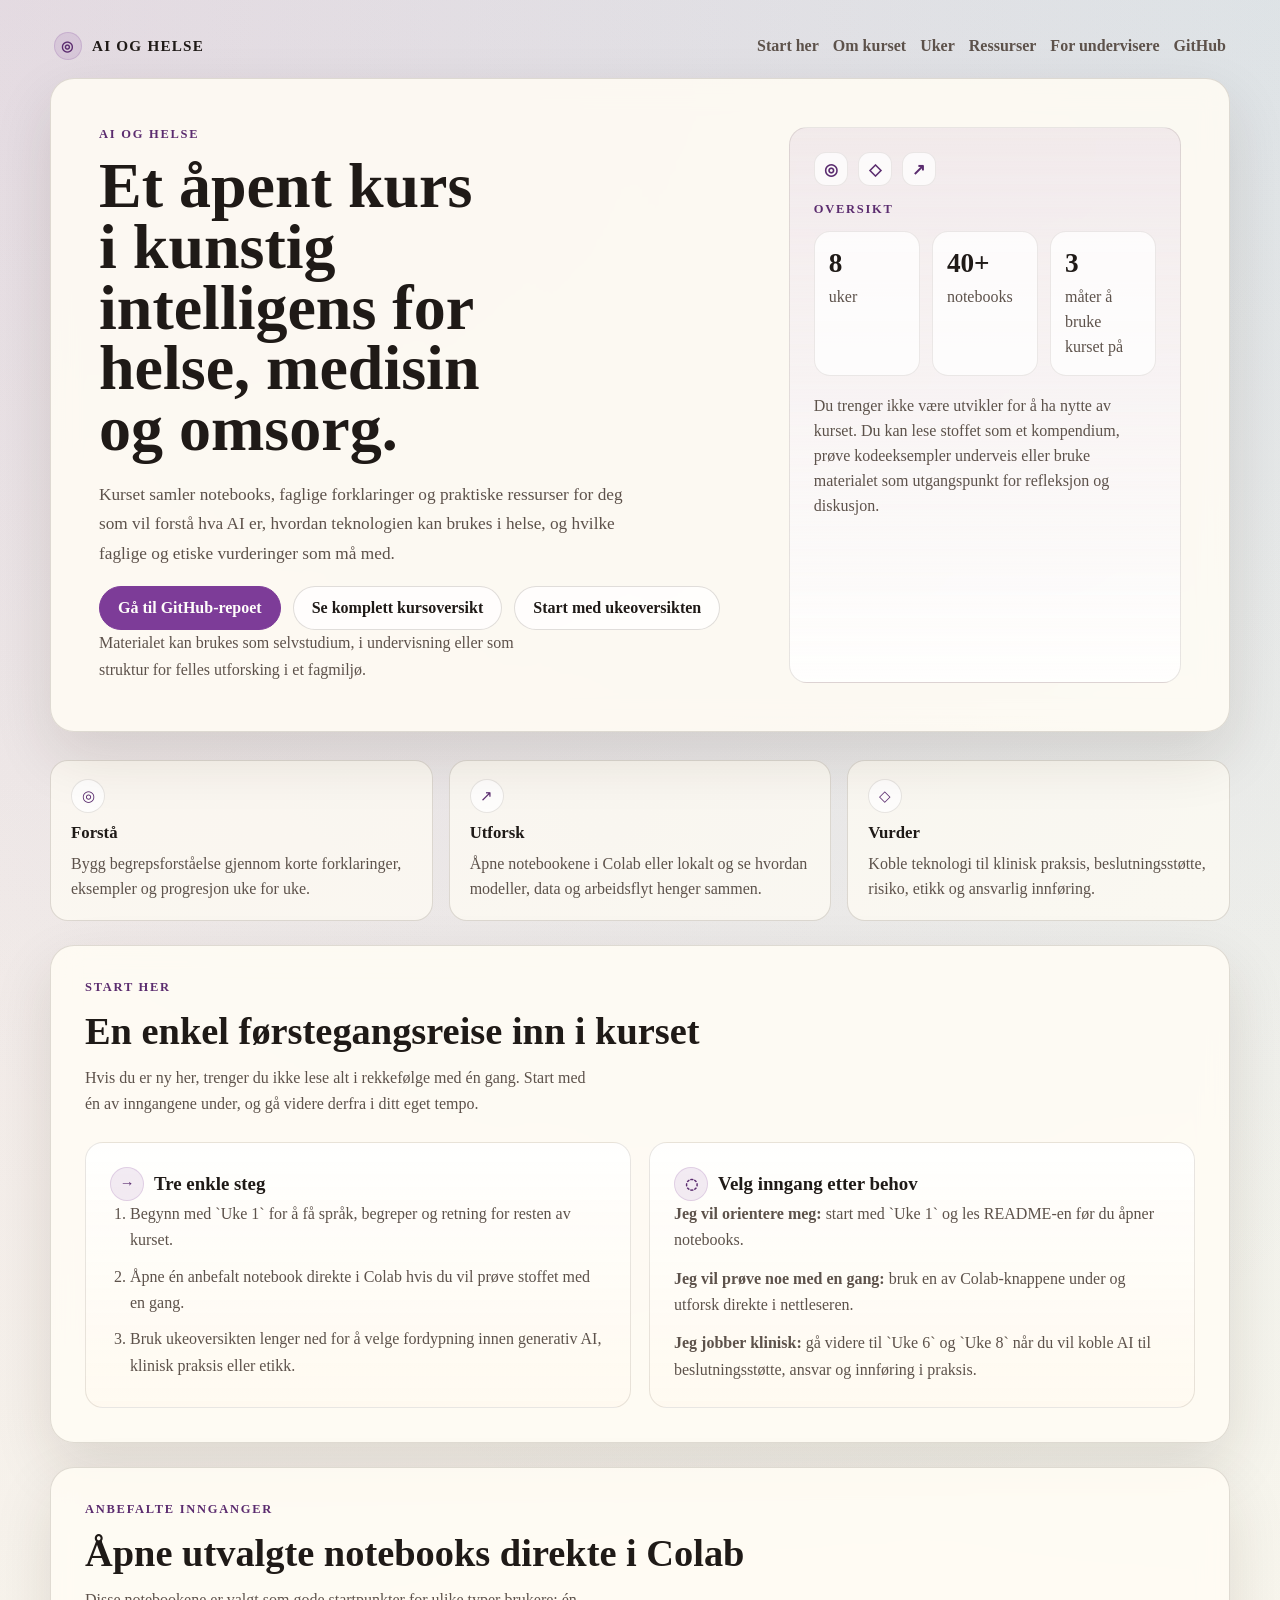
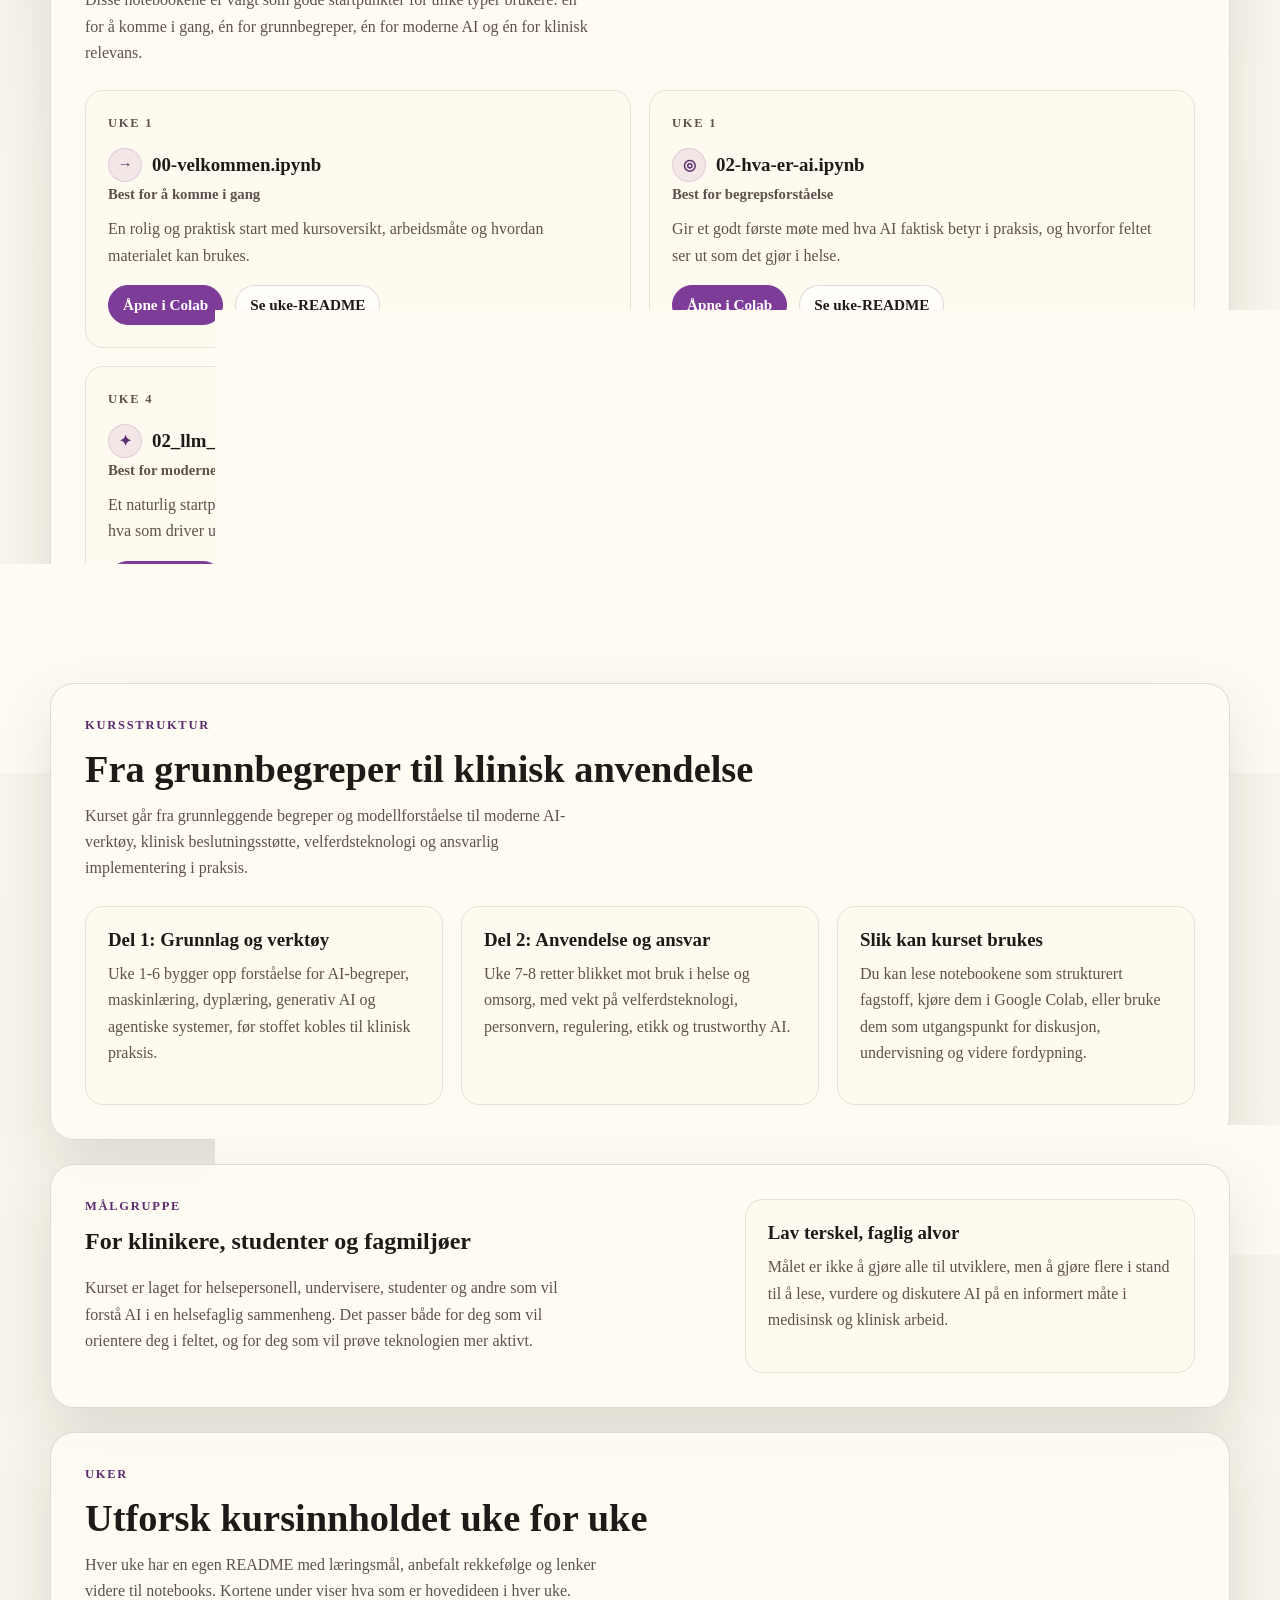
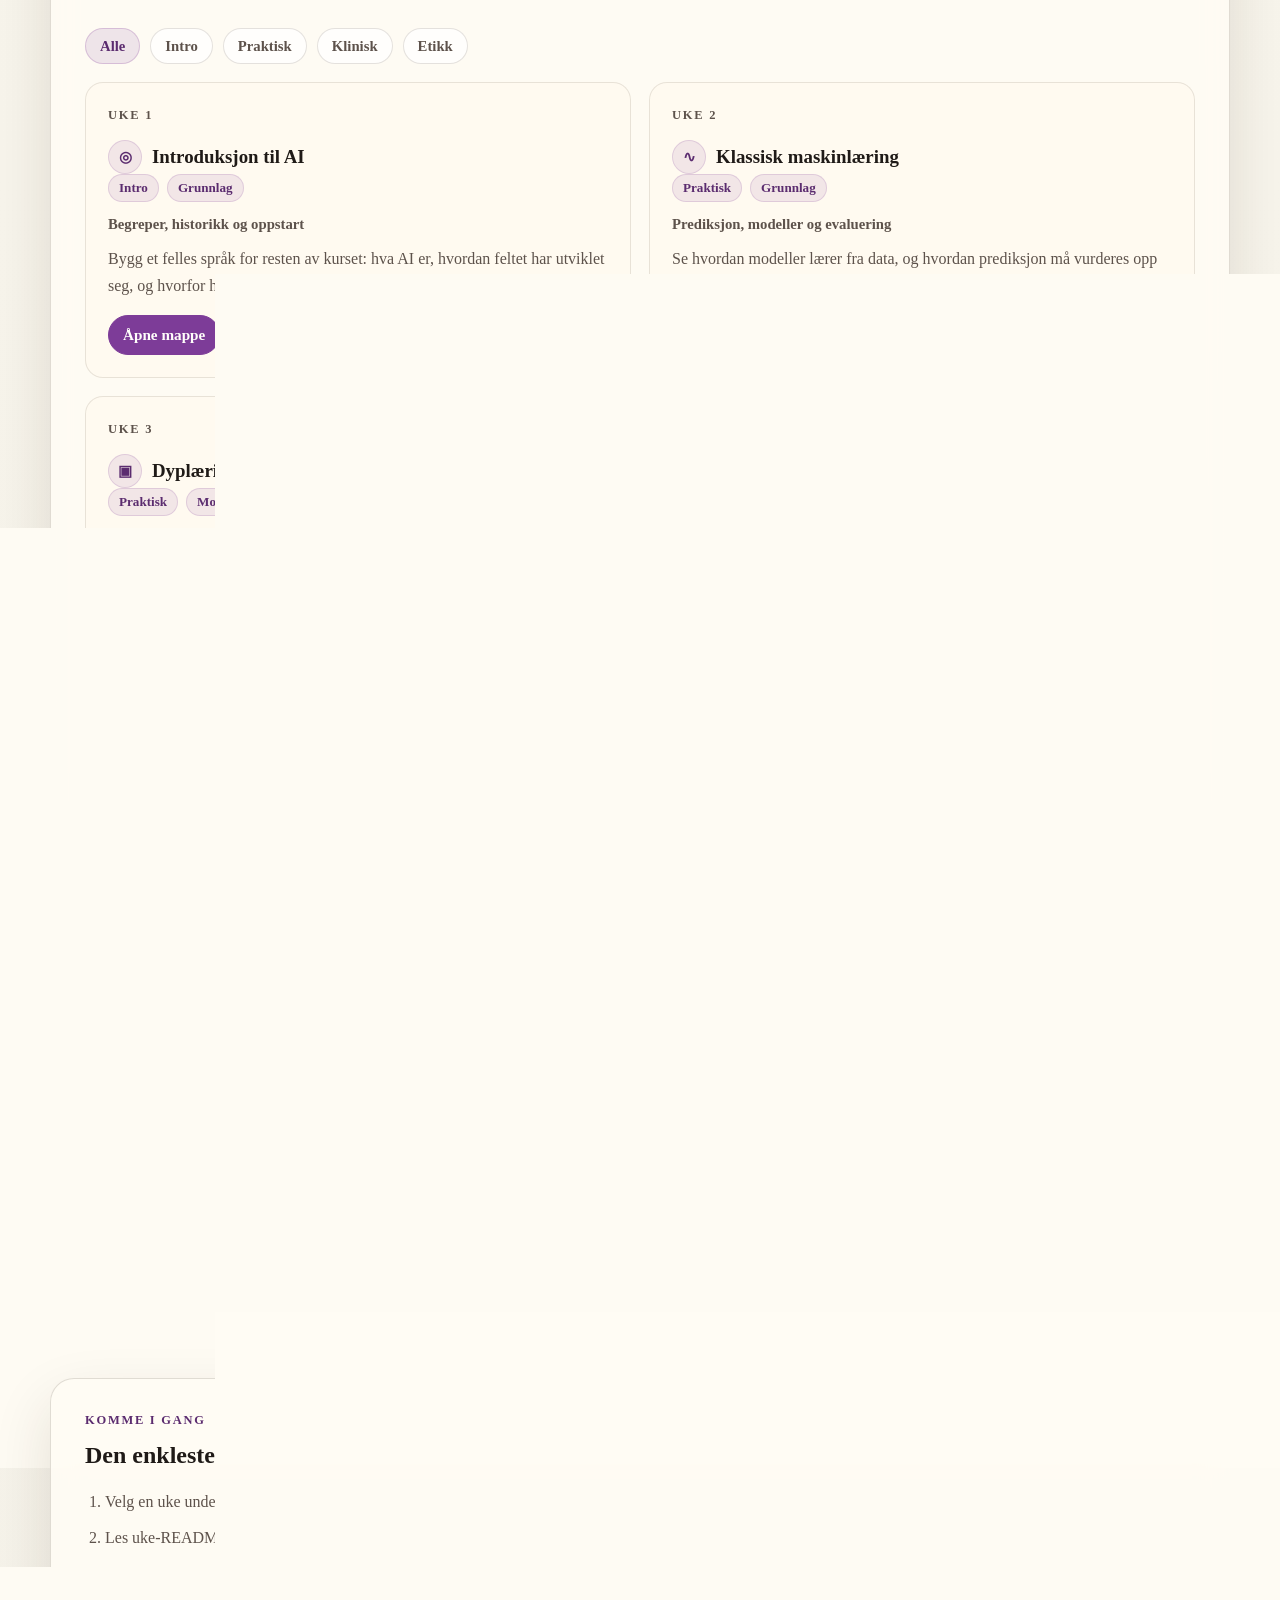
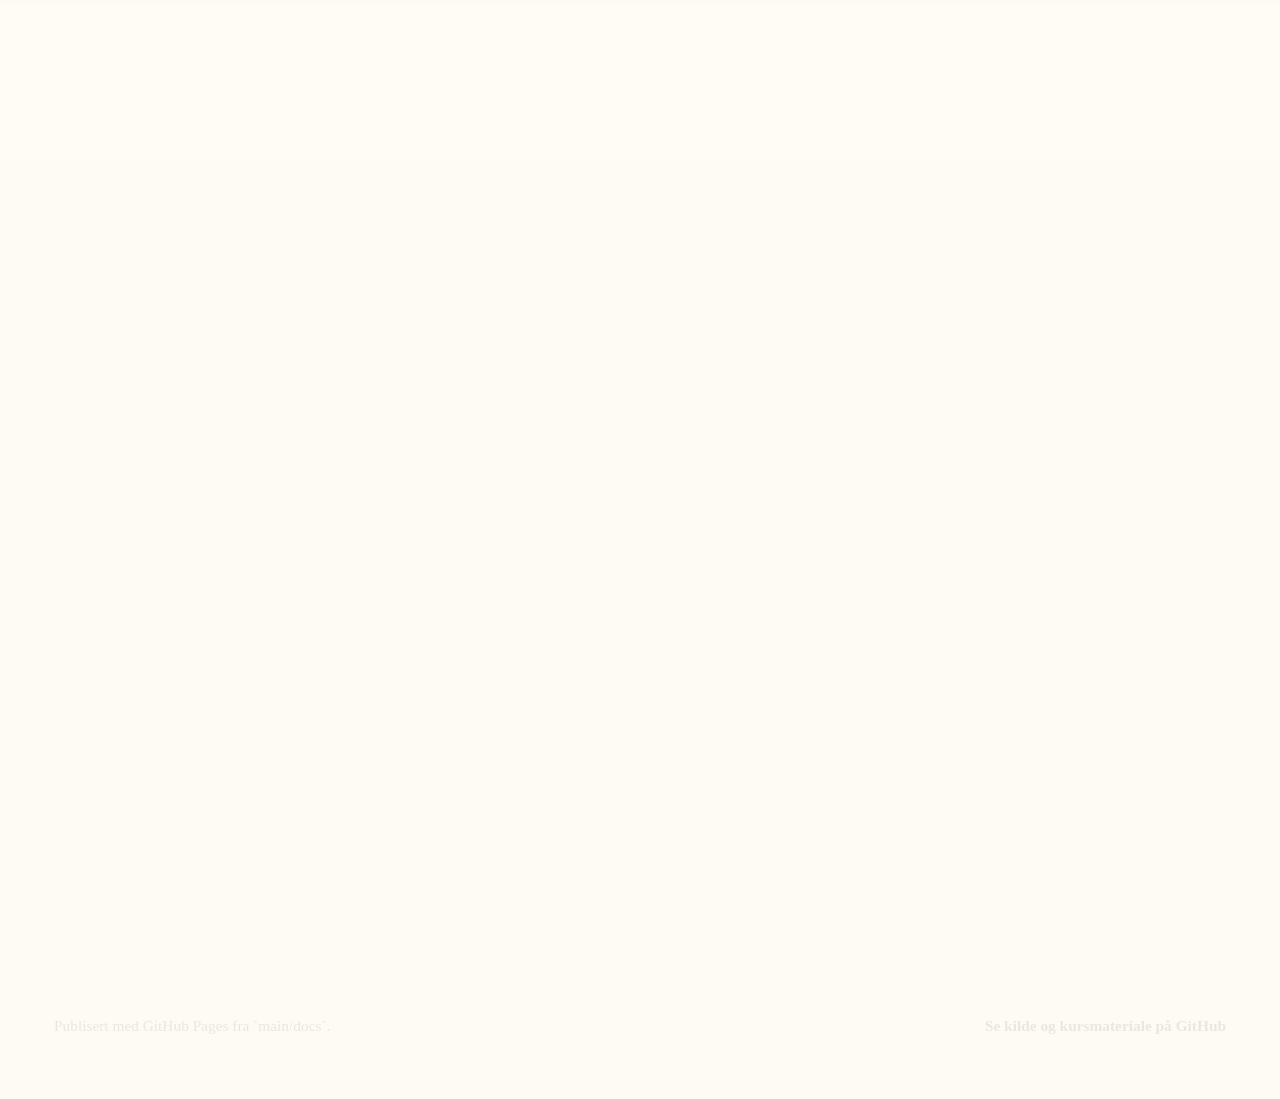
==== docs/index.html @ c47f9654 "Add week filtering and an about page to the course website. This introduces simple tag-based filteri" ====
<!DOCTYPE html>
<html lang="no">
  <head>
    <meta charset="UTF-8" />
    <meta name="viewport" content="width=device-width, initial-scale=1.0" />
    <title>AI og Helse</title>
    <meta
      name="description"
      content="Åpent kurs i kunstig intelligens for helse, medisin og omsorg med ukeoversikt, ressurser og lenker til notebooks i GitHub og Google Colab."
    />
    <link rel="stylesheet" href="./styles.css" />
  </head>
  <body>
    <div class="page-shell">
      <nav class="topbar" aria-label="Hovednavigasjon">
        <a class="brandmark" href="./">
          <span class="brand-icon" aria-hidden="true">◎</span>
          <span>AI og Helse</span>
        </a>
        <div class="topbar-links">
          <a href="#start">Start her</a>
          <a href="./om-kurset.html">Om kurset</a>
          <a href="#weeks">Uker</a>
          <a href="./ressurser.html">Ressurser</a>
          <a href="./for-undervisere.html">For undervisere</a>
          <a href="https://github.com/arvidl/AI-og-helse">GitHub</a>
        </div>
      </nav>

      <header class="hero">
        <div class="hero-copy">
          <p class="eyebrow">AI og Helse</p>
          <h1>Et åpent kurs i kunstig intelligens for helse, medisin og omsorg.</h1>
          <p class="hero-text">
            Kurset samler notebooks, faglige forklaringer og praktiske
            ressurser for deg som vil forstå hva AI er, hvordan teknologien kan
            brukes i helse, og hvilke faglige og etiske vurderinger som må med.
          </p>
          <div class="hero-actions">
            <a class="button button-primary" href="https://github.com/arvidl/AI-og-helse">
              Gå til GitHub-repoet
            </a>
            <a
              class="button"
              href="https://github.com/arvidl/AI-og-helse/blob/main/README.md"
            >
              Se komplett kursoversikt
            </a>
            <a class="button" href="#weeks">Start med ukeoversikten</a>
          </div>
          <p class="hero-support">
            Materialet kan brukes som selvstudium, i undervisning eller som
            struktur for felles utforsking i et fagmiljø.
          </p>
        </div>

        <aside class="hero-panel" aria-label="Kursfakta">
          <div class="panel-ornament" aria-hidden="true">
            <span>◎</span>
            <span>◇</span>
            <span>↗</span>
          </div>
          <p class="eyebrow">Oversikt</p>
          <div class="hero-metrics">
            <article>
              <strong>8</strong>
              <span>uker</span>
            </article>
            <article>
              <strong>40+</strong>
              <span>notebooks</span>
            </article>
            <article>
              <strong>3</strong>
              <span>måter å bruke kurset på</span>
            </article>
          </div>
          <p class="hero-note">
            Du trenger ikke være utvikler for å ha nytte av kurset. Du kan lese
            stoffet som et kompendium, prøve kodeeksempler underveis eller bruke
            materialet som utgangspunkt for refleksjon og diskusjon.
          </p>
        </aside>
      </header>

      <section class="hero-strip" aria-label="Bruksmuligheter">
        <article>
          <span class="section-symbol" aria-hidden="true">◎</span>
          <h2>Forstå</h2>
          <p>Bygg begrepsforståelse gjennom korte forklaringer, eksempler og progresjon uke for uke.</p>
        </article>
        <article>
          <span class="section-symbol" aria-hidden="true">↗</span>
          <h2>Utforsk</h2>
          <p>Åpne notebookene i Colab eller lokalt og se hvordan modeller, data og arbeidsflyt henger sammen.</p>
        </article>
        <article>
          <span class="section-symbol" aria-hidden="true">◇</span>
          <h2>Vurder</h2>
          <p>Koble teknologi til klinisk praksis, beslutningsstøtte, risiko, etikk og ansvarlig innføring.</p>
        </article>
      </section>

      <main>
        <section id="start" class="panel">
          <div class="section-heading">
            <p class="section-label">Start her</p>
            <h2>En enkel førstegangsreise inn i kurset</h2>
            <p class="section-text">
              Hvis du er ny her, trenger du ikke lese alt i rekkefølge med én
              gang. Start med én av inngangene under, og gå videre derfra i
              ditt eget tempo.
            </p>
          </div>

          <div class="start-grid">
            <div class="journey-card">
              <div class="card-heading">
                <span class="card-symbol" aria-hidden="true">→</span>
                <h3>Tre enkle steg</h3>
              </div>
              <ol class="steps">
                <li>Begynn med `Uke 1` for å få språk, begreper og retning for resten av kurset.</li>
                <li>Åpne én anbefalt notebook direkte i Colab hvis du vil prøve stoffet med en gang.</li>
                <li>Bruk ukeoversikten lenger ned for å velge fordypning innen generativ AI, klinisk praksis eller etikk.</li>
              </ol>
            </div>

            <div class="journey-card">
              <div class="card-heading">
                <span class="card-symbol" aria-hidden="true">◌</span>
                <h3>Velg inngang etter behov</h3>
              </div>
              <div class="path-list">
                <p><strong>Jeg vil orientere meg:</strong> start med `Uke 1` og les README-en før du åpner notebooks.</p>
                <p><strong>Jeg vil prøve noe med en gang:</strong> bruk en av Colab-knappene under og utforsk direkte i nettleseren.</p>
                <p><strong>Jeg jobber klinisk:</strong> gå videre til `Uke 6` og `Uke 8` når du vil koble AI til beslutningsstøtte, ansvar og innføring i praksis.</p>
              </div>
            </div>
          </div>
        </section>

        <section class="panel">
          <div class="section-heading">
            <p class="section-label">Anbefalte innganger</p>
            <h2>Åpne utvalgte notebooks direkte i Colab</h2>
            <p class="section-text">
              Disse notebookene er valgt som gode startpunkter for ulike typer
              brukere: én for å komme i gang, én for grunnbegreper, én for
              moderne AI og én for klinisk relevans.
            </p>
          </div>
          <div id="featured-colab" class="card-grid"></div>
        </section>

        <section class="panel">
          <div class="section-heading">
            <p class="section-label">Kursstruktur</p>
            <h2>Fra grunnbegreper til klinisk anvendelse</h2>
            <p class="section-text">
              Kurset går fra grunnleggende begreper og modellforståelse til
              moderne AI-verktøy, klinisk beslutningsstøtte, velferdsteknologi
              og ansvarlig implementering i praksis.
            </p>
          </div>
          <div class="summary-grid">
            <article class="summary-card">
              <h3>Del 1: Grunnlag og verktøy</h3>
              <p>Uke 1-6 bygger opp forståelse for AI-begreper, maskinlæring, dyplæring, generativ AI og agentiske systemer, før stoffet kobles til klinisk praksis.</p>
            </article>
            <article class="summary-card">
              <h3>Del 2: Anvendelse og ansvar</h3>
              <p>Uke 7-8 retter blikket mot bruk i helse og omsorg, med vekt på velferdsteknologi, personvern, regulering, etikk og trustworthy AI.</p>
            </article>
            <article class="summary-card">
              <h3>Slik kan kurset brukes</h3>
              <p>Du kan lese notebookene som strukturert fagstoff, kjøre dem i Google Colab, eller bruke dem som utgangspunkt for diskusjon, undervisning og videre fordypning.</p>
            </article>
        </div>
        </section>

        <section class="panel split-panel">
          <div>
            <p class="section-label">Målgruppe</p>
            <h2>For klinikere, studenter og fagmiljøer</h2>
            <p class="section-text">
              Kurset er laget for helsepersonell, undervisere, studenter og
              andre som vil forstå AI i en helsefaglig sammenheng. Det passer
              både for deg som vil orientere deg i feltet, og for deg som vil
              prøve teknologien mer aktivt.
            </p>
          </div>
          <div class="callout">
            <h3>Lav terskel, faglig alvor</h3>
            <p>
              Målet er ikke å gjøre alle til utviklere, men å gjøre flere i
              stand til å lese, vurdere og diskutere AI på en informert måte i
              medisinsk og klinisk arbeid.
            </p>
          </div>
        </section>

        <section class="panel">
          <div class="section-heading">
            <p class="section-label">Uker</p>
            <h2>Utforsk kursinnholdet uke for uke</h2>
            <p class="section-text">
              Hver uke har en egen README med læringsmål, anbefalt rekkefølge
              og lenker videre til notebooks. Kortene under viser hva som er
              hovedideen i hver uke.
            </p>
          </div>
          <div class="filter-bar" aria-label="Filtrer ukekort">
            <button class="filter-chip is-active" type="button" data-filter="Alle">Alle</button>
            <button class="filter-chip" type="button" data-filter="Intro">Intro</button>
            <button class="filter-chip" type="button" data-filter="Praktisk">Praktisk</button>
            <button class="filter-chip" type="button" data-filter="Klinisk">Klinisk</button>
            <button class="filter-chip" type="button" data-filter="Etikk">Etikk</button>
          </div>
          <div id="weeks" class="card-grid"></div>
        </section>

        <section class="panel split-panel">
          <div>
            <p class="section-label">Komme i gang</p>
            <h2>Den enkleste veien inn</h2>
            <ol class="steps">
              <li>Velg en uke under og åpne ukeoversikten på GitHub.</li>
              <li>Les uke-README for mål, progresjon og anbefalt rekkefølge.</li>
              <li>Bruk Colab-lenkene i repoets hoved-README for å åpne notebooks i nettleseren.</li>
            </ol>
          </div>
          <div class="callout">
            <h3>Hvorfor denne siden?</h3>
            <p>
              Dette er en lett kursportal for offentlig navigasjon. Selve
              undervisningsmaterialet lever fortsatt i repoet og i notebookene,
              slik at strukturen kan videreutvikles uten å duplisere innhold.
            </p>
          </div>
        </section>

        <section class="panel">
          <div class="section-heading">
            <p class="section-label">Ressurser</p>
            <h2>Praktiske sider rundt kursarbeidet</h2>
            <p class="section-text">
              Her finner du oppsett, ordliste, verktøy og tilleggsstoff som
              støtter bruk av kurset i undervisning, selvstudium og faglig
              utforsking.
            </p>
          </div>
          <div id="resources" class="card-grid compact-grid"></div>
        </section>
      </main>

      <footer class="site-footer">
        <p>Publisert med GitHub Pages fra `main/docs`.</p>
        <a href="https://github.com/arvidl/AI-og-helse">Se kilde og kursmateriale på GitHub</a>
      </footer>
    </div>

    <script>
      const weeks = [
        {
          week: "Uke 1",
          title: "Introduksjon til AI",
          focus: "Begreper, historikk og oppstart",
          labels: ["Intro", "Grunnlag"],
          icon: "◎",
          description:
            "Bygg et felles språk for resten av kurset: hva AI er, hvordan feltet har utviklet seg, og hvorfor helse stiller særlige krav til nytte, risiko og ansvar.",
          folderUrl: "https://github.com/arvidl/AI-og-helse/tree/main/uke01-introduksjon",
          readmeUrl: "https://github.com/arvidl/AI-og-helse/blob/main/uke01-introduksjon/README.md"
        },
        {
          week: "Uke 2",
          title: "Klassisk maskinlæring",
          focus: "Prediksjon, modeller og evaluering",
          labels: ["Praktisk", "Grunnlag"],
          icon: "∿",
          description:
            "Se hvordan modeller lærer fra data, og hvordan prediksjon må vurderes opp mot klinisk nytte, feiltyper og valg av evalueringsmål.",
          folderUrl: "https://github.com/arvidl/AI-og-helse/tree/main/uke02-klassisk-ml",
          readmeUrl: "https://github.com/arvidl/AI-og-helse/blob/main/uke02-klassisk-ml/README.md"
        },
        {
          week: "Uke 3",
          title: "Dyplæring og CNN",
          focus: "Bilder, signaler og nevrale nettverk",
          labels: ["Praktisk", "Modeller"],
          icon: "▣",
          description:
            "Utforsk hvordan nevrale nettverk brukes på bilder og signaler, og hvordan trening, testing og forklarbarhet blir viktige i medisinske eksempler.",
          folderUrl: "https://github.com/arvidl/AI-og-helse/tree/main/uke03-dyplæring",
          readmeUrl: "https://github.com/arvidl/AI-og-helse/blob/main/uke03-dyplæring/README.md"
        },
        {
          week: "Uke 4",
          title: "Generativ AI",
          focus: "Transformere, språkmodeller og multimodalitet",
          labels: ["Praktisk", "Moderne AI"],
          icon: "✦",
          description:
            "Få en praktisk innføring i transformere, store språkmodeller, prompt engineering og multimodale modeller som preger dagens AI-utvikling.",
          folderUrl: "https://github.com/arvidl/AI-og-helse/tree/main/uke04-generativ-ai",
          readmeUrl: "https://github.com/arvidl/AI-og-helse/blob/main/uke04-generativ-ai/README.md"
        },
        {
          week: "Uke 5",
          title: "Agentisk AI",
          focus: "Verktøybruk, arbeidsflyt og agenter",
          labels: ["Praktisk", "Anvendelse"],
          icon: "↗",
          description:
            "Undersøk hvordan språkmodeller kan gå fra samtale til handling gjennom verktøybruk, arbeidsflyt, RAG, minne og helsefaglige case.",
          folderUrl: "https://github.com/arvidl/AI-og-helse/tree/main/uke05-agentisk-ai",
          readmeUrl: "https://github.com/arvidl/AI-og-helse/blob/main/uke05-agentisk-ai/README.md"
        },
        {
          week: "Uke 6",
          title: "Klinisk praksis",
          focus: "Risiko, kalibrering og beslutningsstøtte",
          labels: ["Klinisk", "Praktisk"],
          icon: "⊕",
          description:
            "Koble modellarbeid til klinisk virkelighet gjennom risikomodeller, kalibrering, terskler, generalisering og krav til bruk i arbeidsflyt.",
          folderUrl: "https://github.com/arvidl/AI-og-helse/tree/main/uke06-klinisk-praksis",
          readmeUrl: "https://github.com/arvidl/AI-og-helse/blob/main/uke06-klinisk-praksis/README.md"
        },
        {
          week: "Uke 7",
          title: "Velferdsteknologi",
          focus: "Sensorer, navigasjon og omsorgsteknologi",
          labels: ["Klinisk", "Anvendelse"],
          icon: "⌂",
          description:
            "Se hvordan algoritmer, sensorer og beslutningsstøtte kan brukes i hjem og omsorg, og hvilke menneskelige og etiske hensyn som følger med.",
          folderUrl: "https://github.com/arvidl/AI-og-helse/tree/main/uke07-velferdsteknologi",
          readmeUrl: "https://github.com/arvidl/AI-og-helse/blob/main/uke07-velferdsteknologi/README.md"
        },
        {
          week: "Uke 8",
          title: "Etikk og implementering",
          focus: "Personvern, regulering og trustworthy AI",
          labels: ["Etikk", "Klinisk"],
          icon: "◇",
          description:
            "Avslutt kurset med spørsmål om personvern, bias, regulering, medisinsk etikk og hva som kreves for å innføre AI på en trygg og ansvarlig måte.",
          folderUrl: "https://github.com/arvidl/AI-og-helse/tree/main/uke08-etikk-implementering",
          readmeUrl: "https://github.com/arvidl/AI-og-helse/blob/main/uke08-etikk-implementering/README.md"
        }
      ];

      const featuredColab = [
        {
          week: "Uke 1",
          title: "00-velkommen.ipynb",
          focus: "Best for å komme i gang",
          icon: "→",
          description:
            "En rolig og praktisk start med kursoversikt, arbeidsmåte og hvordan materialet kan brukes.",
          colabUrl:
            "https://colab.research.google.com/github/arvidl/AI-og-helse/blob/main/uke01-introduksjon/00-velkommen.ipynb",
          readmeUrl:
            "https://github.com/arvidl/AI-og-helse/blob/main/uke01-introduksjon/README.md"
        },
        {
          week: "Uke 1",
          title: "02-hva-er-ai.ipynb",
          focus: "Best for begrepsforståelse",
          icon: "◎",
          description:
            "Gir et godt første møte med hva AI faktisk betyr i praksis, og hvorfor feltet ser ut som det gjør i helse.",
          colabUrl:
            "https://colab.research.google.com/github/arvidl/AI-og-helse/blob/main/uke01-introduksjon/02-hva-er-ai.ipynb",
          readmeUrl:
            "https://github.com/arvidl/AI-og-helse/blob/main/uke01-introduksjon/README.md"
        },
        {
          week: "Uke 4",
          title: "02_llm_grunnleggende.ipynb",
          focus: "Best for moderne AI",
          icon: "✦",
          description:
            "Et naturlig startpunkt hvis du vil forstå store språkmodeller, generativ AI og hva som driver utviklingen nå.",
          colabUrl:
            "https://colab.research.google.com/github/arvidl/AI-og-helse/blob/main/uke04-generativ-ai/02_llm_grunnleggende.ipynb",
          readmeUrl:
            "https://github.com/arvidl/AI-og-helse/blob/main/uke04-generativ-ai/README.md"
        },
        {
          week: "Uke 6",
          title: "01_risikomodell_logistisk_regresjon_kalibrering_shap.ipynb",
          focus: "Best for klinisk relevans",
          icon: "⊕",
          description:
            "Passer godt hvis du vil se hvordan modellering, evaluering og klinisk beslutningsstøtte henger sammen.",
          colabUrl:
            "https://colab.research.google.com/github/arvidl/AI-og-helse/blob/main/uke06-klinisk-praksis/01_risikomodell_logistisk_regresjon_kalibrering_shap.ipynb",
          readmeUrl:
            "https://github.com/arvidl/AI-og-helse/blob/main/uke06-klinisk-praksis/README.md"
        }
      ];

      const resources = [
        {
          title: "Om kurset",
          icon: "◎",
          description: "Samlet side for målgruppe, læringsutbytte, praktisk bruk og hvordan kurset kan tas i bruk i eget tempo.",
          url: "./om-kurset.html"
        },
        {
          title: "Ressurssiden",
          icon: "⌘",
          description: "Samlet side for ordliste, verktøy, Colab-oppsett og andre praktiske innganger til kursmaterialet.",
          url: "./ressurser.html"
        },
        {
          title: "For undervisere",
          icon: "◫",
          description: "Egen side for deg som vil bruke kurset i undervisning, seminarer eller faglige læringsmiljøer.",
          url: "./for-undervisere.html"
        },
        {
          title: "Kursets hoved-README",
          icon: "≡",
          description: "Komplett oversikt over notebooks, Colab-lenker og praktisk bruk.",
          url: "https://github.com/arvidl/AI-og-helse/blob/main/README.md"
        },
        {
          title: "Ordliste",
          icon: "Aa",
          description: "Begreper og korte forklaringer for sentrale AI- og helsetermer.",
          url: "https://github.com/arvidl/AI-og-helse/blob/main/ressurser/ordliste.md"
        },
        {
          title: "Verktøyguider",
          icon: "⌘",
          description: "Supplerende materiale om verktøy og praktisk arbeidsflyt.",
          url: "https://github.com/arvidl/AI-og-helse/tree/main/ressurser/verktoy"
        },
        {
          title: "Artikkelsamling",
          icon: "✦",
          description: "Utvalgte artikler og lesestoff knyttet til kursinnholdet.",
          url: "https://github.com/arvidl/AI-og-helse/tree/main/ressurser/artikler"
        },
        {
          title: "Colab-oppsett",
          icon: "▶",
          description: "Praktisk hjelp for å bruke kursnotebooks i Google Colab.",
          url: "https://github.com/arvidl/AI-og-helse/blob/main/COLAB_SETUP.md"
        },
        {
          title: "Kompatibilitetssjekkliste",
          icon: "✓",
          description: "Oversikt over hva som fungerer godt i Colab og hva som krever ekstra omtanke.",
          url: "https://github.com/arvidl/AI-og-helse/blob/main/COLAB_COMPATIBILITY_CHECKLIST.md"
        },
        {
          title: "Kaggle og data",
          icon: "▤",
          description: "Notater om dataadgang, Kaggle og relaterte oppsettspørsmål.",
          url: "https://github.com/arvidl/AI-og-helse/blob/main/kaggle_data_tilgang.md"
        },
        {
          title: "API-introduksjon",
          icon: "⚬",
          description: "Notebook om OpenAI og Anthropic som egen inngang til API-bruk i kurset.",
          url: "https://github.com/arvidl/AI-og-helse/blob/main/intro_openai_anthropic.ipynb"
        }
      ];

      function createCard(item, type) {
        const card = document.createElement("article");
        card.className = "card";

        if (type === "week") {
          card.dataset.labels = item.labels.join("|");
          card.innerHTML = `
            <p class="card-kicker">${item.week}</p>
            <div class="card-heading">
              <span class="card-symbol" aria-hidden="true">${item.icon}</span>
              <h3>${item.title}</h3>
            </div>
            <div class="tag-row">
              ${item.labels.map((label) => `<span class="tag">${label}</span>`).join("")}
            </div>
            <p class="card-focus">${item.focus}</p>
            <p>${item.description}</p>
            <div class="card-actions">
              <a class="button button-small button-primary" href="${item.folderUrl}">Åpne mappe</a>
              <a class="button button-small" href="${item.readmeUrl}">Les README</a>
            </div>
          `;
        } else if (type === "featured-colab") {
          card.innerHTML = `
            <p class="card-kicker">${item.week}</p>
            <div class="card-heading">
              <span class="card-symbol" aria-hidden="true">${item.icon}</span>
              <h3>${item.title}</h3>
            </div>
            <p class="card-focus">${item.focus}</p>
            <p>${item.description}</p>
            <div class="card-actions">
              <a class="button button-small button-primary" href="${item.colabUrl}">Åpne i Colab</a>
              <a class="button button-small" href="${item.readmeUrl}">Se uke-README</a>
            </div>
          `;
        } else {
          card.innerHTML = `
            <div class="card-heading">
              <span class="card-symbol" aria-hidden="true">${item.icon}</span>
              <h3>${item.title}</h3>
            </div>
            <p>${item.description}</p>
            <div class="card-actions">
              <a class="button button-small" href="${item.url}">Åpne ressurs</a>
            </div>
          `;
        }

        return card;
      }

      const weeksContainer = document.getElementById("weeks");
      const weekFilterButtons = Array.from(document.querySelectorAll(".filter-chip"));
      const featuredColabContainer = document.getElementById("featured-colab");
      const resourcesContainer = document.getElementById("resources");

      weeks.forEach((item) => weeksContainer.appendChild(createCard(item, "week")));
      featuredColab.forEach((item) =>
        featuredColabContainer.appendChild(createCard(item, "featured-colab"))
      );
      resources.forEach((item) =>
        resourcesContainer.appendChild(createCard(item, "resource"))
      );

      function applyWeekFilter(filterValue) {
        const weekCards = Array.from(weeksContainer.querySelectorAll(".card"));

        weekCards.forEach((card) => {
          const labels = (card.dataset.labels || "").split("|");
          const shouldShow = filterValue === "Alle" || labels.includes(filterValue);
          card.hidden = !shouldShow;
        });

        weekFilterButtons.forEach((button) => {
          button.classList.toggle("is-active", button.dataset.filter === filterValue);
        });
      }

      weekFilterButtons.forEach((button) => {
        button.addEventListener("click", () => applyWeekFilter(button.dataset.filter));
      });
    </script>
  </body>
</html>
---- docs/styles.css ----
:root {
  color-scheme: light;
  --bg: #f4f1e8;
  --panel: rgba(255, 252, 244, 0.88);
  --panel-strong: #fffaf0;
  --text: #1f1a17;
  --muted: #5d524b;
  --line: rgba(67, 51, 38, 0.16);
  --accent: #7d3c98;
  --accent-strong: #5b2c6f;
  --shadow: 0 24px 60px rgba(50, 31, 14, 0.12);
  --radius-lg: 24px;
  --radius-md: 18px;
  --radius-sm: 999px;
  --max-width: 1180px;
}

* {
  box-sizing: border-box;
}

html {
  scroll-behavior: smooth;
}

body {
  margin: 0;
  font-family: "Iowan Old Style", "Palatino Linotype", "Book Antiqua", serif;
  background:
    radial-gradient(circle at top left, rgba(125, 60, 152, 0.14), transparent 30%),
    radial-gradient(circle at top right, rgba(46, 134, 193, 0.12), transparent 28%),
    linear-gradient(180deg, #fbf8ef 0%, var(--bg) 100%);
  color: var(--text);
}

a {
  color: inherit;
}

.page-shell {
  width: min(calc(100% - 32px), var(--max-width));
  margin: 0 auto;
  padding: 32px 0 64px;
}

.topbar {
  display: flex;
  justify-content: space-between;
  align-items: center;
  gap: 16px;
  margin-bottom: 18px;
  padding: 0 4px;
}

.brandmark {
  display: inline-flex;
  align-items: center;
  gap: 10px;
  font-size: 0.95rem;
  font-weight: 700;
  letter-spacing: 0.08em;
  text-transform: uppercase;
  text-decoration: none;
}

.brand-icon,
.card-symbol,
.section-symbol {
  display: inline-flex;
  align-items: center;
  justify-content: center;
  border-radius: 50%;
  color: var(--accent-strong);
}

.brand-icon {
  width: 28px;
  height: 28px;
  background: rgba(125, 60, 152, 0.12);
  border: 1px solid rgba(125, 60, 152, 0.18);
  font-size: 0.88rem;
}

.topbar-links {
  display: flex;
  flex-wrap: wrap;
  gap: 14px;
}

.topbar-links a {
  color: var(--muted);
  text-decoration: none;
  font-weight: 700;
}

.hero,
.panel {
  backdrop-filter: blur(14px);
  background: var(--panel);
  border: 1px solid var(--line);
  border-radius: var(--radius-lg);
  box-shadow: var(--shadow);
}

.hero {
  display: grid;
  grid-template-columns: minmax(0, 1.35fr) minmax(280px, 0.8fr);
  gap: 28px;
  padding: 48px;
  margin-bottom: 28px;
}

.eyebrow,
.section-label,
.card-kicker {
  text-transform: uppercase;
  letter-spacing: 0.14em;
  font-size: 0.78rem;
  font-weight: 700;
  color: var(--accent-strong);
  margin: 0 0 14px;
}

h1,
h2,
h3,
p,
ol {
  margin-top: 0;
}

h1 {
  max-width: 12ch;
  font-size: clamp(2.7rem, 5vw, 4.8rem);
  line-height: 0.95;
  margin-bottom: 20px;
}

.hero-text {
  max-width: 62ch;
  font-size: 1.08rem;
  line-height: 1.7;
  color: var(--muted);
  margin-bottom: 18px;
}

.hero-support {
  max-width: 58ch;
  color: var(--muted);
  line-height: 1.65;
  margin-bottom: 0;
}

.hero-panel {
  position: relative;
  align-self: stretch;
  background: linear-gradient(180deg, rgba(125, 60, 152, 0.08), rgba(255, 255, 255, 0.84));
  border: 1px solid rgba(67, 51, 38, 0.12);
  border-radius: var(--radius-md);
  padding: 24px;
}

.panel-ornament {
  display: flex;
  gap: 10px;
  margin-bottom: 16px;
}

.panel-ornament span {
  display: inline-flex;
  align-items: center;
  justify-content: center;
  width: 34px;
  height: 34px;
  border-radius: 12px;
  background: rgba(255, 255, 255, 0.72);
  border: 1px solid rgba(67, 51, 38, 0.1);
  color: var(--accent-strong);
  font-weight: 700;
}

.hero-metrics {
  display: grid;
  grid-template-columns: repeat(3, minmax(0, 1fr));
  gap: 12px;
  margin-bottom: 18px;
}

.hero-metrics article {
  background: rgba(255, 255, 255, 0.72);
  border: 1px solid rgba(67, 51, 38, 0.1);
  border-radius: 16px;
  padding: 16px 14px;
}

.hero-metrics strong {
  display: block;
  font-size: 1.7rem;
  margin-bottom: 6px;
}

.hero-metrics span,
.hero-note {
  color: var(--muted);
  line-height: 1.55;
}

.hero-strip {
  display: grid;
  grid-template-columns: repeat(3, minmax(0, 1fr));
  gap: 16px;
  margin-bottom: 24px;
}

.hero-strip article {
  background: rgba(255, 252, 244, 0.72);
  border: 1px solid var(--line);
  border-radius: var(--radius-md);
  padding: 18px 20px;
}

.hero-strip h2 {
  font-size: 1.05rem;
  margin-bottom: 8px;
}

.section-symbol {
  width: 34px;
  height: 34px;
  margin-bottom: 10px;
  background: rgba(255, 255, 255, 0.78);
  border: 1px solid rgba(67, 51, 38, 0.12);
  font-size: 0.95rem;
}

.hero-strip p {
  color: var(--muted);
  line-height: 1.6;
  margin-bottom: 0;
}

.hero-actions,
.card-actions {
  display: flex;
  flex-wrap: wrap;
  gap: 12px;
}

.button {
  display: inline-flex;
  align-items: center;
  justify-content: center;
  min-height: 44px;
  padding: 0 18px;
  border-radius: var(--radius-sm);
  border: 1px solid var(--line);
  background: rgba(255, 255, 255, 0.72);
  text-decoration: none;
  font-weight: 700;
  transition: transform 140ms ease, background 140ms ease, border-color 140ms ease;
}

.button:hover,
.button:focus-visible {
  transform: translateY(-1px);
  background: #ffffff;
  border-color: rgba(67, 51, 38, 0.28);
}

.button-primary {
  background: var(--accent);
  border-color: var(--accent);
  color: #fffefb;
}

.button-primary:hover,
.button-primary:focus-visible {
  background: var(--accent-strong);
  border-color: var(--accent-strong);
}

.button-small {
  min-height: 40px;
  padding: 0 14px;
  font-size: 0.95rem;
}

.panel {
  padding: 34px;
  margin-bottom: 24px;
}

.section-heading {
  margin-bottom: 24px;
}

.section-heading h2 {
  font-size: clamp(1.7rem, 3vw, 2.4rem);
  margin-bottom: 0;
}

.section-text {
  max-width: 64ch;
  color: var(--muted);
  line-height: 1.65;
  margin-top: 12px;
  margin-bottom: 0;
}

.filter-bar {
  display: flex;
  flex-wrap: wrap;
  gap: 10px;
  margin-bottom: 18px;
}

.filter-chip {
  min-height: 36px;
  padding: 0 14px;
  border-radius: var(--radius-sm);
  border: 1px solid rgba(67, 51, 38, 0.14);
  background: rgba(255, 255, 255, 0.72);
  color: var(--muted);
  font: inherit;
  font-size: 0.92rem;
  font-weight: 700;
  cursor: pointer;
  transition: transform 140ms ease, background 140ms ease, border-color 140ms ease;
}

.filter-chip:hover,
.filter-chip:focus-visible {
  transform: translateY(-1px);
  background: #ffffff;
  border-color: rgba(67, 51, 38, 0.24);
}

.filter-chip.is-active {
  background: rgba(125, 60, 152, 0.12);
  color: var(--accent-strong);
  border-color: rgba(125, 60, 152, 0.22);
}

.start-grid {
  display: grid;
  grid-template-columns: repeat(2, minmax(0, 1fr));
  gap: 18px;
}

.journey-card {
  background: linear-gradient(180deg, rgba(255, 255, 255, 0.86), rgba(255, 250, 240, 0.94));
  border: 1px solid rgba(67, 51, 38, 0.12);
  border-radius: var(--radius-md);
  padding: 24px;
}

.journey-card h3 {
  font-size: 1.18rem;
  margin-bottom: 12px;
}

.path-list p {
  color: var(--muted);
  line-height: 1.65;
  margin-bottom: 12px;
}

.path-list p:last-child {
  margin-bottom: 0;
}

.summary-grid,
.card-grid {
  display: grid;
  gap: 18px;
}

.summary-grid {
  grid-template-columns: repeat(3, minmax(0, 1fr));
}

.card-grid {
  grid-template-columns: repeat(2, minmax(0, 1fr));
}

.compact-grid {
  grid-template-columns: repeat(4, minmax(0, 1fr));
}

.summary-card,
.card,
.callout {
  background: var(--panel-strong);
  border: 1px solid rgba(67, 51, 38, 0.12);
  border-radius: var(--radius-md);
  padding: 22px;
}

.summary-card h3,
.card h3,
.callout h3 {
  font-size: 1.18rem;
  margin-bottom: 10px;
}

.card-heading {
  display: flex;
  align-items: center;
  gap: 10px;
}

.card-heading h3 {
  margin-bottom: 0;
}

.card-symbol {
  min-width: 34px;
  width: 34px;
  height: 34px;
  background: rgba(125, 60, 152, 0.1);
  border: 1px solid rgba(125, 60, 152, 0.16);
  font-size: 0.92rem;
  font-weight: 700;
}

.tag-row {
  display: flex;
  flex-wrap: wrap;
  gap: 8px;
  margin-bottom: 10px;
}

.tag {
  display: inline-flex;
  align-items: center;
  min-height: 28px;
  padding: 0 10px;
  border-radius: var(--radius-sm);
  background: rgba(125, 60, 152, 0.1);
  border: 1px solid rgba(125, 60, 152, 0.16);
  color: var(--accent-strong);
  font-size: 0.82rem;
  font-weight: 700;
}

.card-focus {
  font-size: 0.92rem;
  font-weight: 700;
  color: var(--accent-strong);
  margin-bottom: 10px;
}

.card {
  display: flex;
  flex-direction: column;
  justify-content: space-between;
  min-height: 100%;
  transition: transform 140ms ease, box-shadow 140ms ease, border-color 140ms ease;
}

.card:hover {
  transform: translateY(-2px);
  box-shadow: 0 18px 36px rgba(50, 31, 14, 0.08);
  border-color: rgba(67, 51, 38, 0.2);
}

.summary-card p,
.card p,
.callout p,
.steps li {
  color: var(--muted);
  line-height: 1.65;
}

.split-panel {
  display: grid;
  grid-template-columns: 1.35fr 0.95fr;
  gap: 20px;
  align-items: start;
}

.steps {
  padding-left: 20px;
  margin-bottom: 0;
}

.steps li + li {
  margin-top: 10px;
}

.site-footer {
  display: flex;
  justify-content: space-between;
  align-items: center;
  gap: 16px;
  padding: 8px 4px 0;
}

.site-footer p,
.site-footer a {
  color: var(--muted);
  font-size: 0.96rem;
  margin-bottom: 0;
}

.site-footer a {
  text-decoration: none;
  font-weight: 700;
}

.link-list {
  display: grid;
  gap: 14px;
}

.link-list a {
  text-decoration: none;
}

@media (max-width: 980px) {
  .hero,
  .start-grid,
  .summary-grid,
  .hero-strip,
  .compact-grid,
  .card-grid,
  .split-panel {
    grid-template-columns: 1fr;
  }

  .hero,
  .panel {
    padding: 24px;
  }

  .site-footer {
    flex-direction: column;
    align-items: flex-start;
  }
}

@media (max-width: 640px) {
  .page-shell {
    width: min(calc(100% - 20px), var(--max-width));
    padding-top: 18px;
  }

  h1 {
    max-width: none;
  }

  .hero-metrics {
    grid-template-columns: 1fr;
  }

  .topbar {
    flex-direction: column;
    align-items: flex-start;
    padding: 0;
  }

  .topbar-links {
    gap: 10px;
  }
}
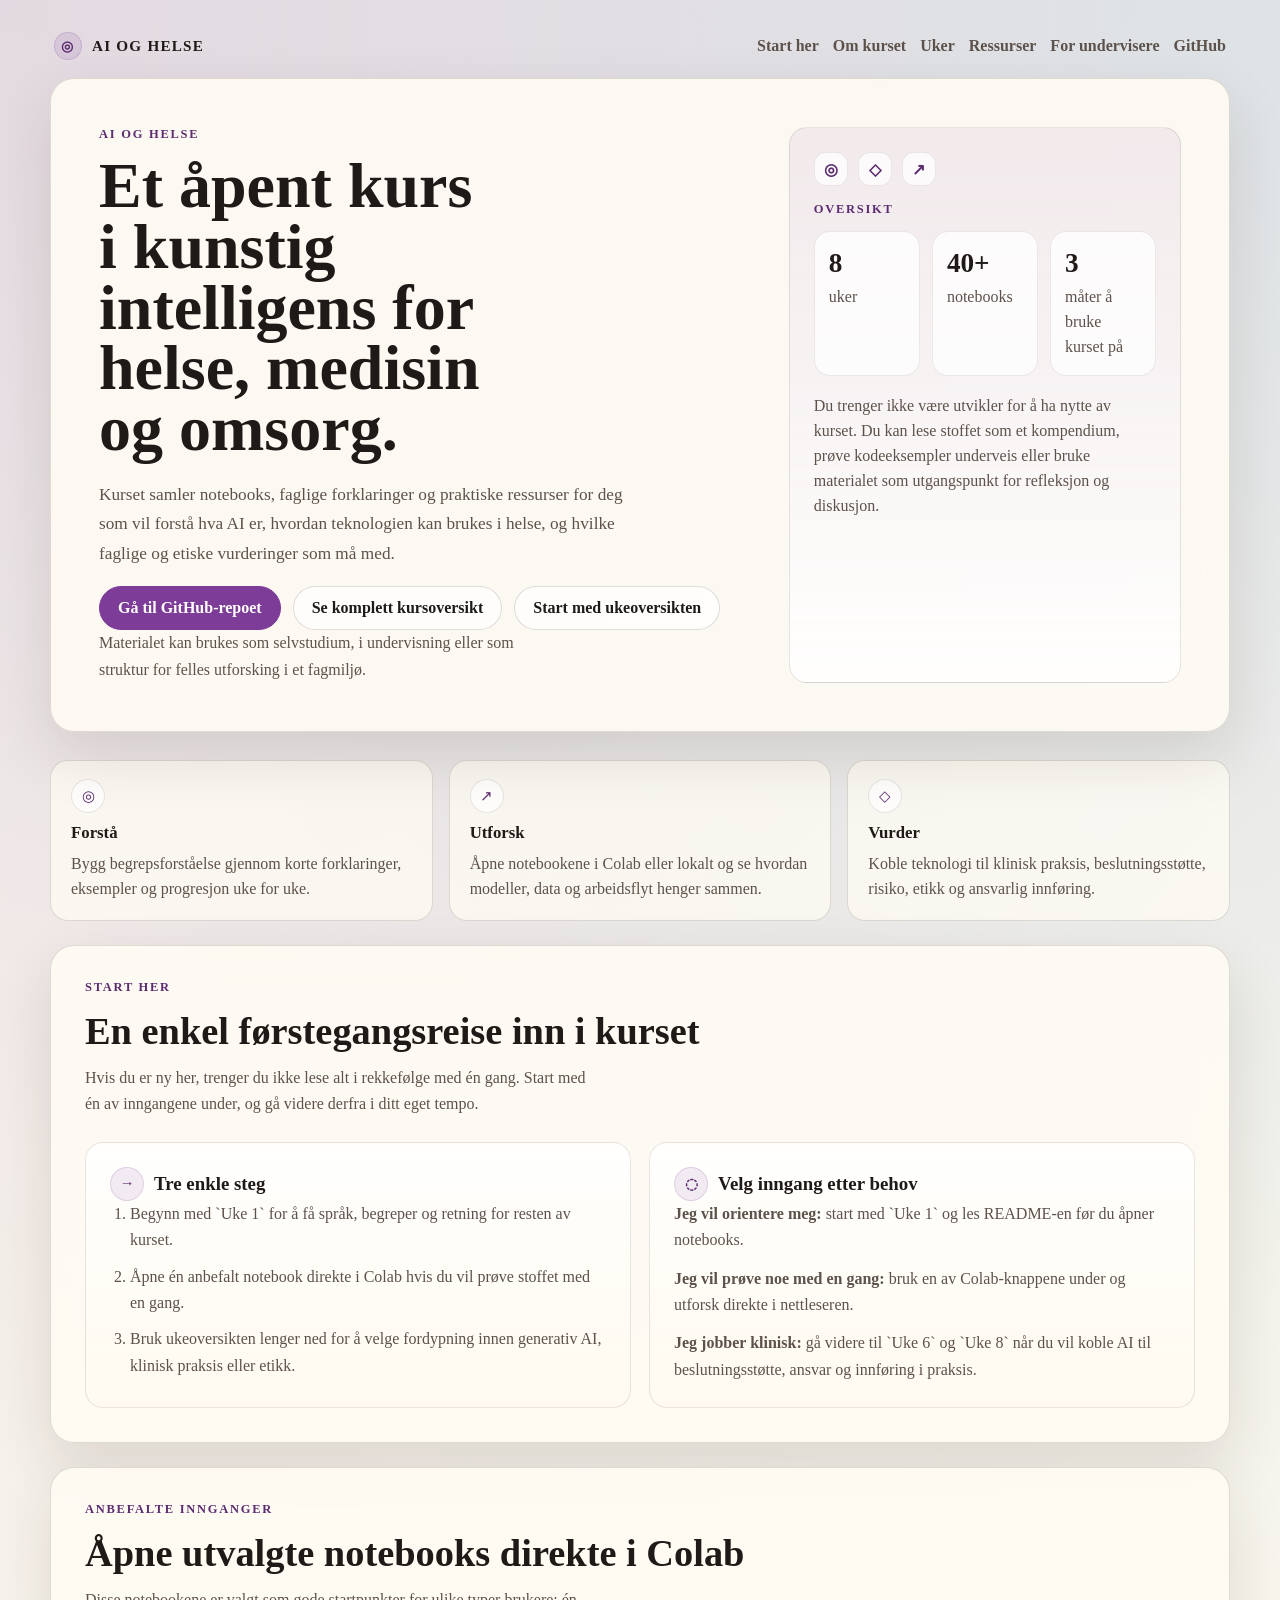
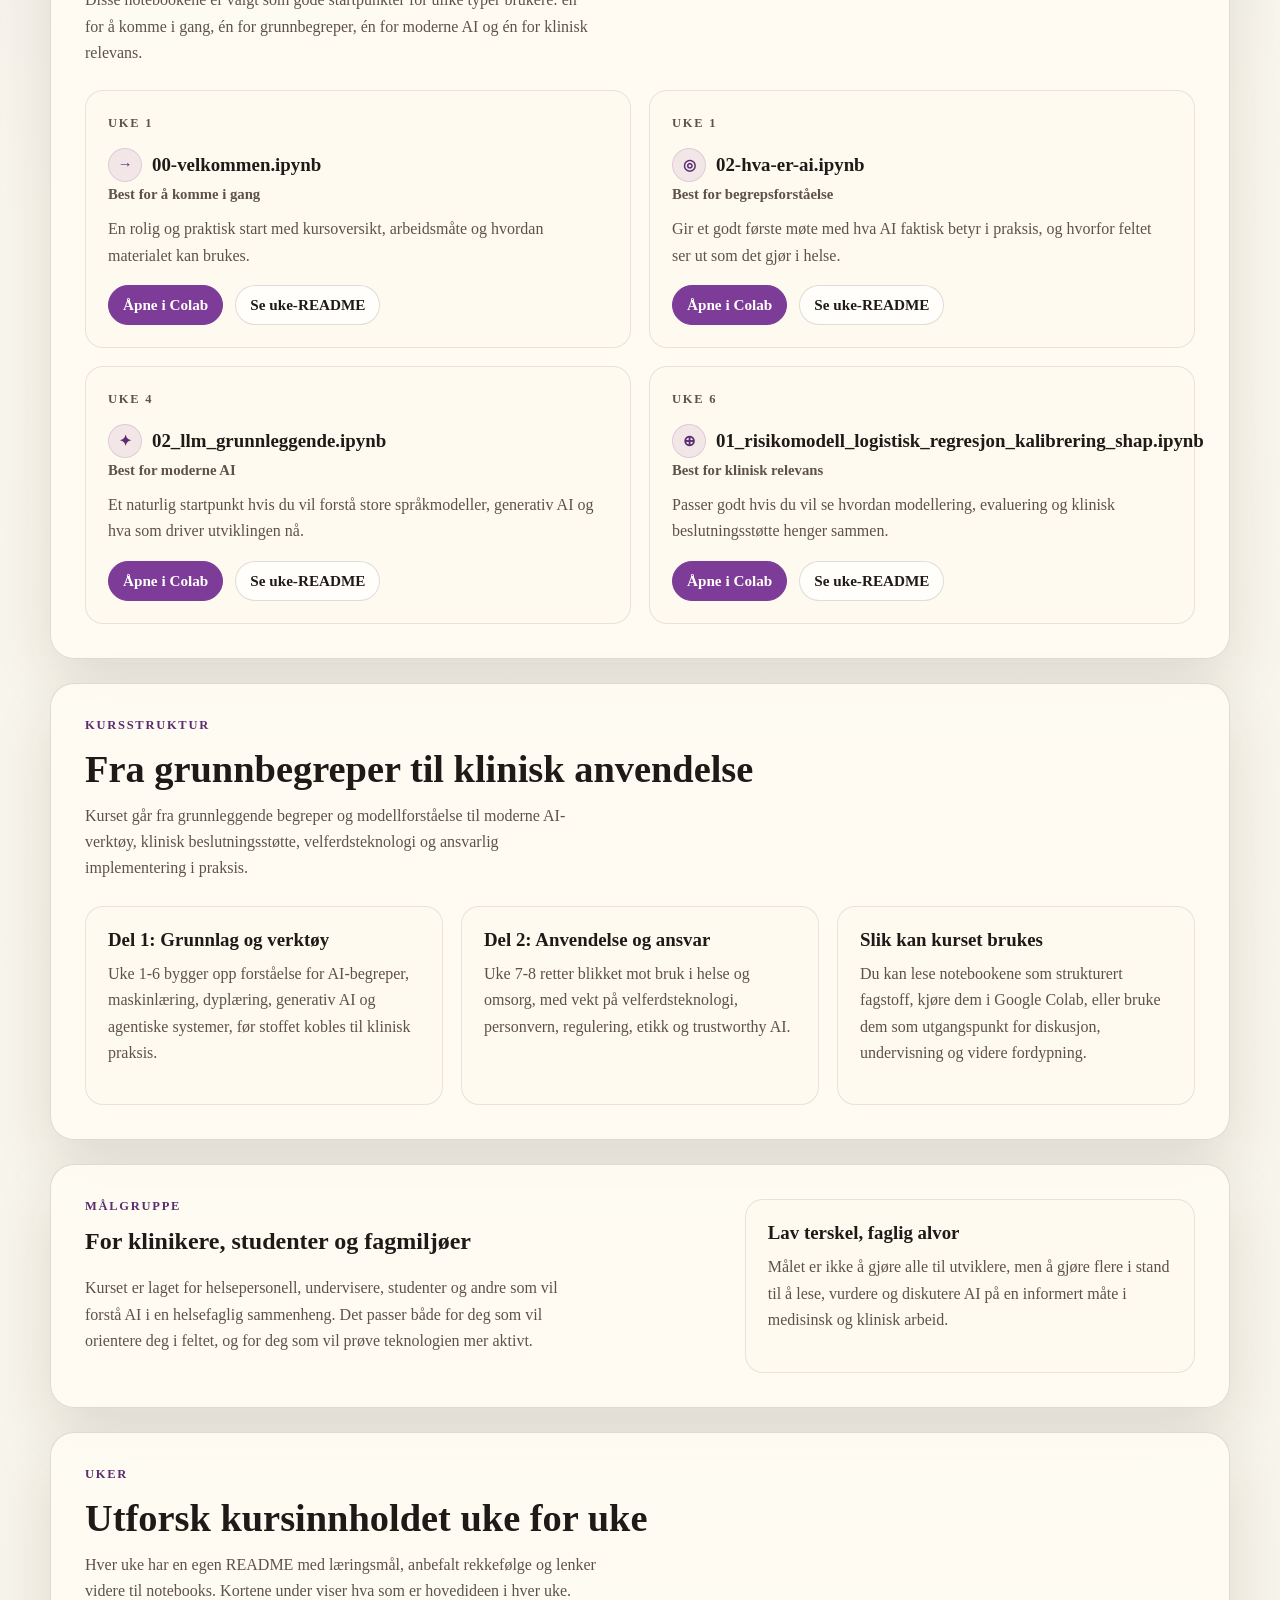
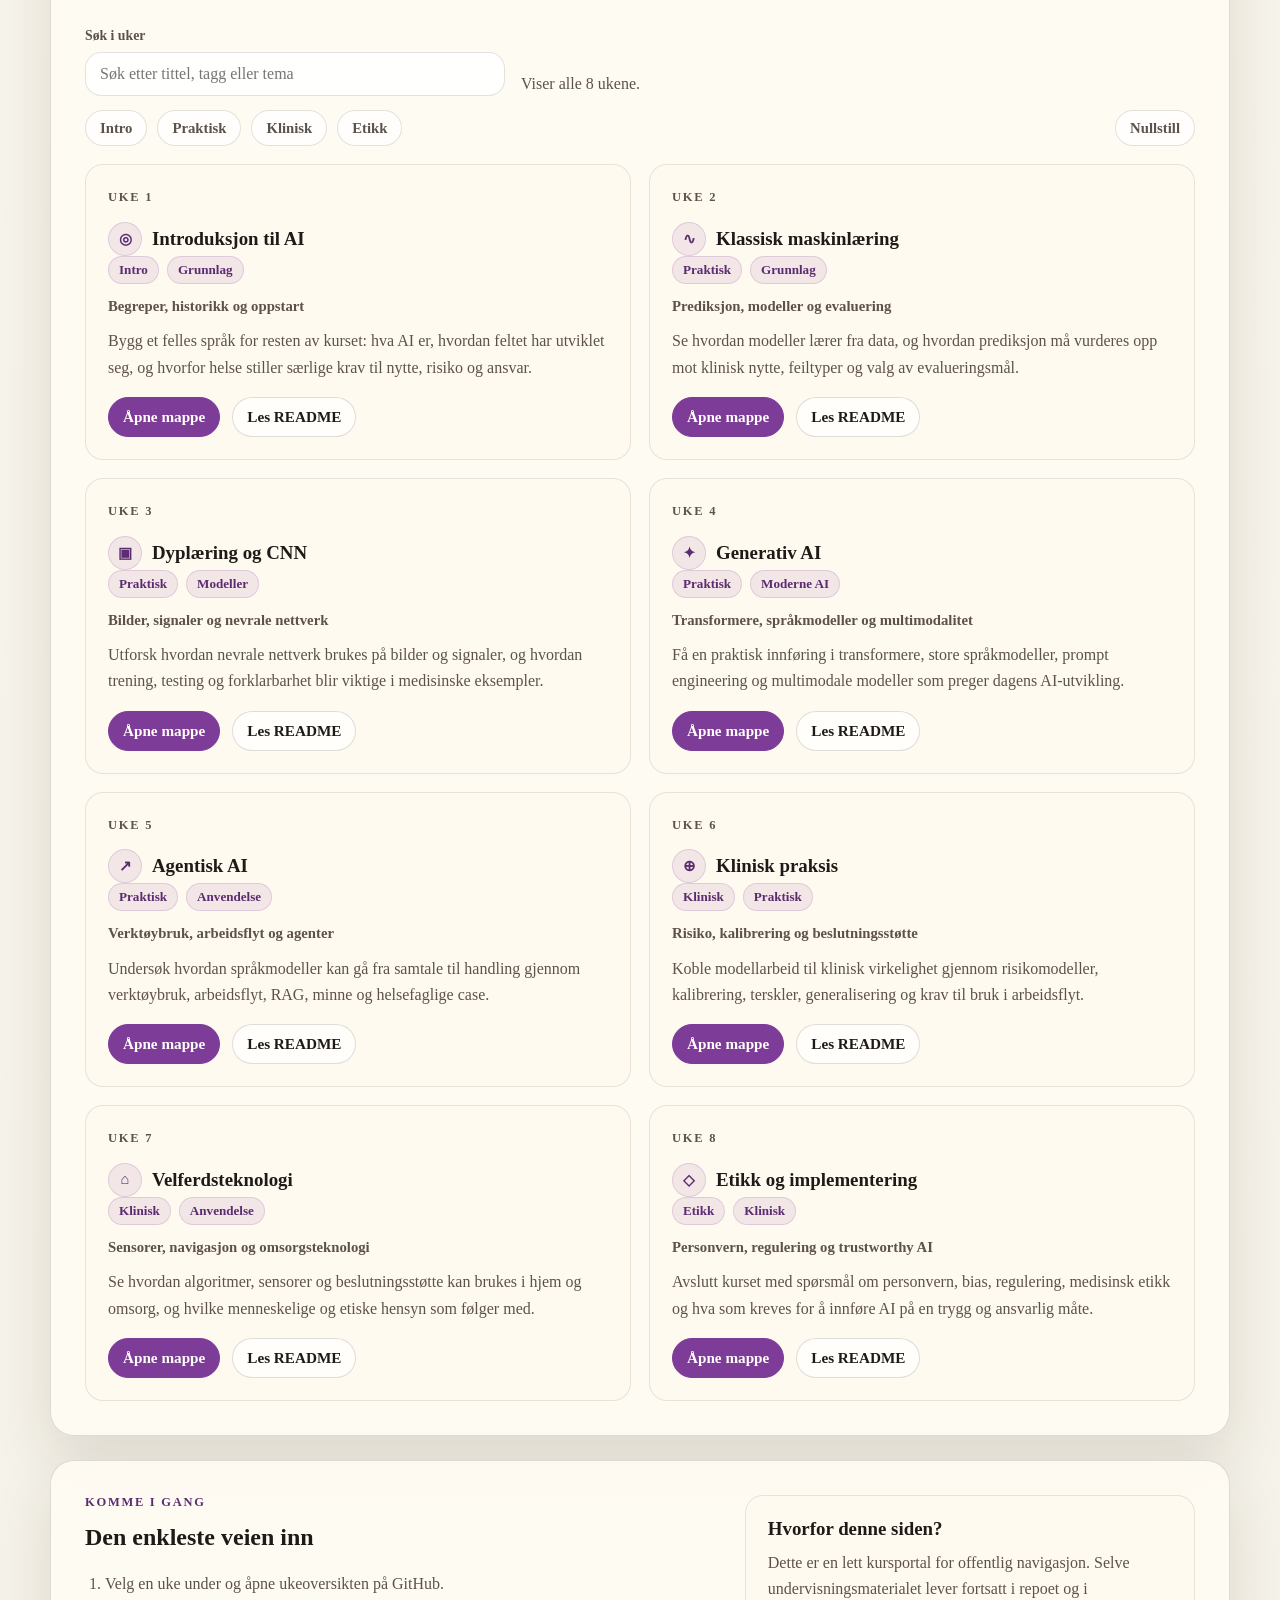
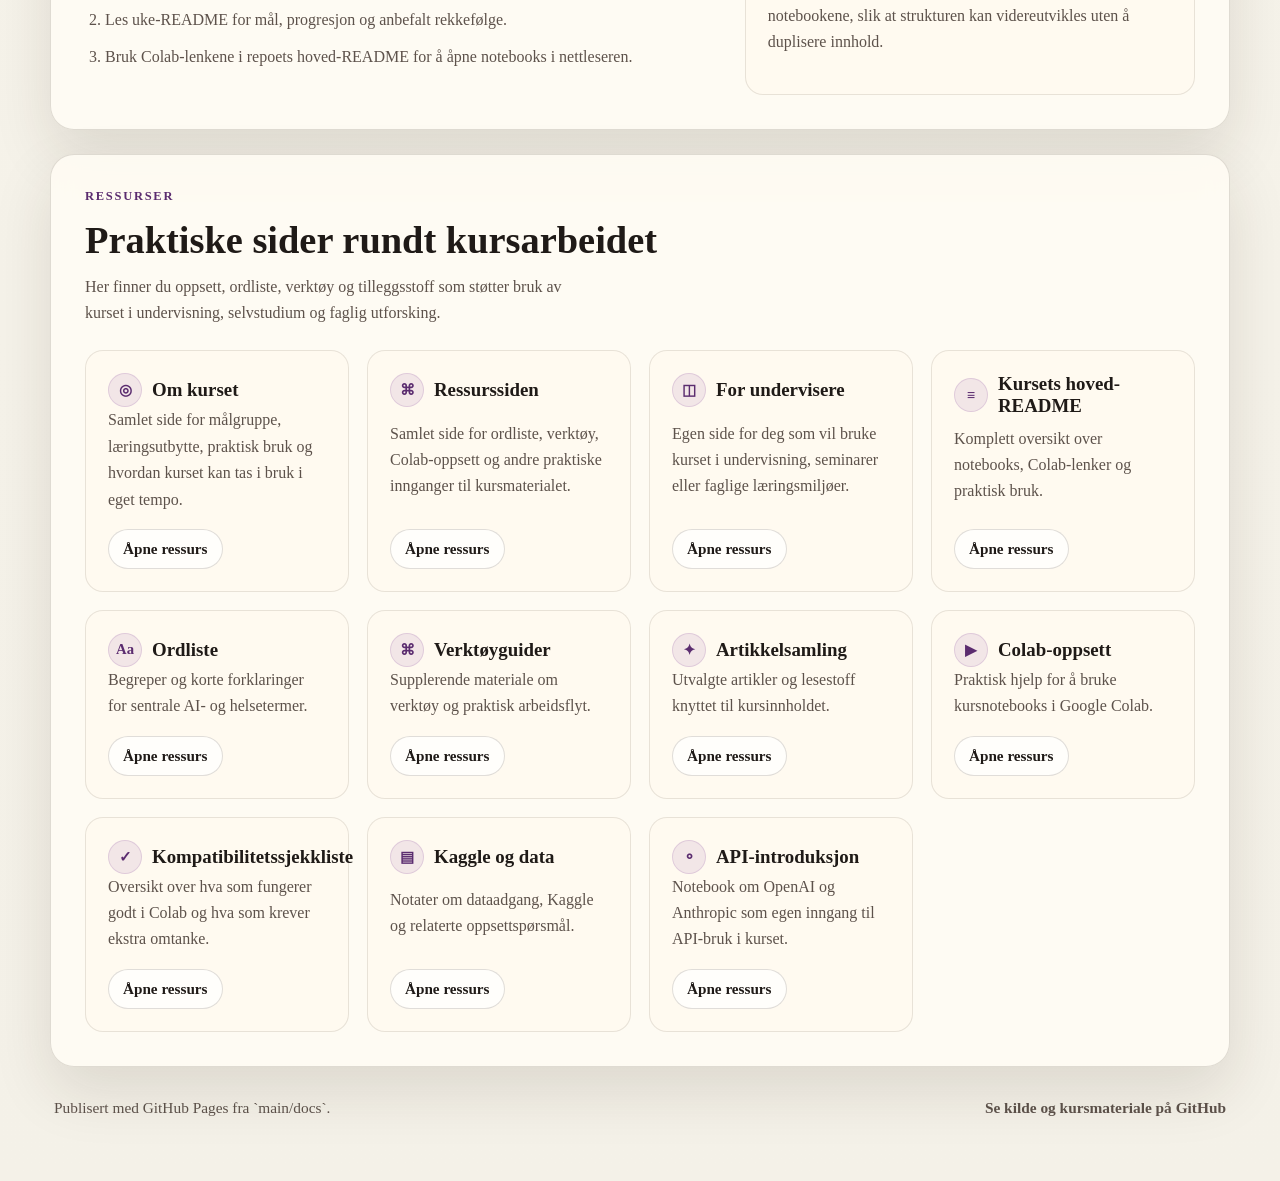
==== commit 5eb7d7d3: "Improve the course website with multi-filtering and search. This upgrades the week overview with mul" ====
--- a/docs/index.html
+++ b/docs/index.html
@@ -210,14 +210,27 @@
               hovedideen i hver uke.
             </p>
           </div>
+          <div class="filter-tools" aria-label="Søk og filtrering">
+            <label class="search-field" for="week-search">
+              <span class="search-label">Søk i uker</span>
+              <input
+                id="week-search"
+                type="search"
+                placeholder="Søk etter tittel, tagg eller tema"
+                autocomplete="off"
+              />
+            </label>
+            <p id="filter-summary" class="filter-summary">Viser alle 8 ukene.</p>
+          </div>
           <div class="filter-bar" aria-label="Filtrer ukekort">
-            <button class="filter-chip is-active" type="button" data-filter="Alle">Alle</button>
             <button class="filter-chip" type="button" data-filter="Intro">Intro</button>
             <button class="filter-chip" type="button" data-filter="Praktisk">Praktisk</button>
             <button class="filter-chip" type="button" data-filter="Klinisk">Klinisk</button>
             <button class="filter-chip" type="button" data-filter="Etikk">Etikk</button>
+            <button class="filter-chip filter-chip-secondary" type="button" data-filter-reset="true">Nullstill</button>
           </div>
           <div id="weeks" class="card-grid"></div>
+          <p id="filter-empty" class="filter-empty" hidden>Ingen uker matcher dette søket eller filtervalget ennå.</p>
         </section>
 
         <section class="panel split-panel">
@@ -478,6 +491,9 @@
 
         if (type === "week") {
           card.dataset.labels = item.labels.join("|");
+          card.dataset.search = [item.week, item.title, item.focus, item.description, ...item.labels]
+            .join(" ")
+            .toLowerCase();
           card.innerHTML = `
             <p class="card-kicker">${item.week}</p>
             <div class="card-heading">
@@ -526,6 +542,9 @@
 
       const weeksContainer = document.getElementById("weeks");
       const weekFilterButtons = Array.from(document.querySelectorAll(".filter-chip"));
+      const weekSearchInput = document.getElementById("week-search");
+      const filterSummary = document.getElementById("filter-summary");
+      const filterEmpty = document.getElementById("filter-empty");
       const featuredColabContainer = document.getElementById("featured-colab");
       const resourcesContainer = document.getElementById("resources");
 
@@ -537,23 +556,57 @@
         resourcesContainer.appendChild(createCard(item, "resource"))
       );
 
-      function applyWeekFilter(filterValue) {
+      function applyWeekFilter() {
         const weekCards = Array.from(weeksContainer.querySelectorAll(".card"));
+        const activeFilters = weekFilterButtons
+          .filter((button) => button.dataset.filter && button.classList.contains("is-active"))
+          .map((button) => button.dataset.filter);
+        const searchQuery = weekSearchInput.value.trim().toLowerCase();
+        let visibleCount = 0;
 
         weekCards.forEach((card) => {
           const labels = (card.dataset.labels || "").split("|");
-          const shouldShow = filterValue === "Alle" || labels.includes(filterValue);
+          const searchText = card.dataset.search || "";
+          const matchesFilter =
+            activeFilters.length === 0 || activeFilters.some((filter) => labels.includes(filter));
+          const matchesSearch = searchQuery.length === 0 || searchText.includes(searchQuery);
+          const shouldShow = matchesFilter && matchesSearch;
           card.hidden = !shouldShow;
+
+          if (shouldShow) {
+            visibleCount += 1;
+          }
         });
 
-        weekFilterButtons.forEach((button) => {
-          button.classList.toggle("is-active", button.dataset.filter === filterValue);
+        const filterText =
+          activeFilters.length > 0 ? ` med taggene ${activeFilters.join(", ")}` : "";
+        const searchText =
+          searchQuery.length > 0 ? ` for søket "${weekSearchInput.value.trim()}"` : "";
+        const noun = visibleCount === 1 ? "uke" : "uker";
+        filterSummary.textContent =
+          activeFilters.length === 0 && searchQuery.length === 0
+            ? "Viser alle 8 ukene."
+            : `Viser ${visibleCount} ${noun}${filterText}${searchText}.`;
+        filterEmpty.hidden = visibleCount !== 0;
+      }
+
+      weekFilterButtons.forEach((button) => {
+        if (button.dataset.filterReset === "true") {
+          button.addEventListener("click", () => {
+            weekFilterButtons.forEach((chip) => chip.classList.remove("is-active"));
+            weekSearchInput.value = "";
+            applyWeekFilter();
+          });
+          return;
+        }
+
+        button.addEventListener("click", () => {
+          button.classList.toggle("is-active");
+          applyWeekFilter();
         });
-      }
-
-      weekFilterButtons.forEach((button) => {
-        button.addEventListener("click", () => applyWeekFilter(button.dataset.filter));
       });
+
+      weekSearchInput.addEventListener("input", applyWeekFilter);
     </script>
   </body>
 </html>
--- a/docs/styles.css
+++ b/docs/styles.css
@@ -307,6 +307,49 @@
   margin-bottom: 0;
 }
 
+.filter-tools {
+  display: grid;
+  grid-template-columns: minmax(260px, 420px) 1fr;
+  gap: 16px;
+  align-items: end;
+  margin-bottom: 14px;
+}
+
+.search-field {
+  display: grid;
+  gap: 8px;
+}
+
+.search-label {
+  font-size: 0.86rem;
+  font-weight: 700;
+  color: var(--muted);
+}
+
+.search-field input {
+  min-height: 44px;
+  width: 100%;
+  padding: 0 14px;
+  border-radius: 16px;
+  border: 1px solid rgba(67, 51, 38, 0.14);
+  background: rgba(255, 255, 255, 0.78);
+  color: var(--text);
+  font: inherit;
+}
+
+.search-field input:focus {
+  outline: 2px solid rgba(125, 60, 152, 0.18);
+  outline-offset: 2px;
+  border-color: rgba(125, 60, 152, 0.24);
+}
+
+.filter-summary,
+.filter-empty {
+  color: var(--muted);
+  line-height: 1.6;
+  margin-bottom: 0;
+}
+
 .filter-bar {
   display: flex;
   flex-wrap: wrap;
@@ -339,6 +382,10 @@
   background: rgba(125, 60, 152, 0.12);
   color: var(--accent-strong);
   border-color: rgba(125, 60, 152, 0.22);
+}
+
+.filter-chip-secondary {
+  margin-left: auto;
 }
 
 .start-grid {
@@ -519,6 +566,7 @@
 
 @media (max-width: 980px) {
   .hero,
+  .filter-tools,
   .start-grid,
   .summary-grid,
   .hero-strip,
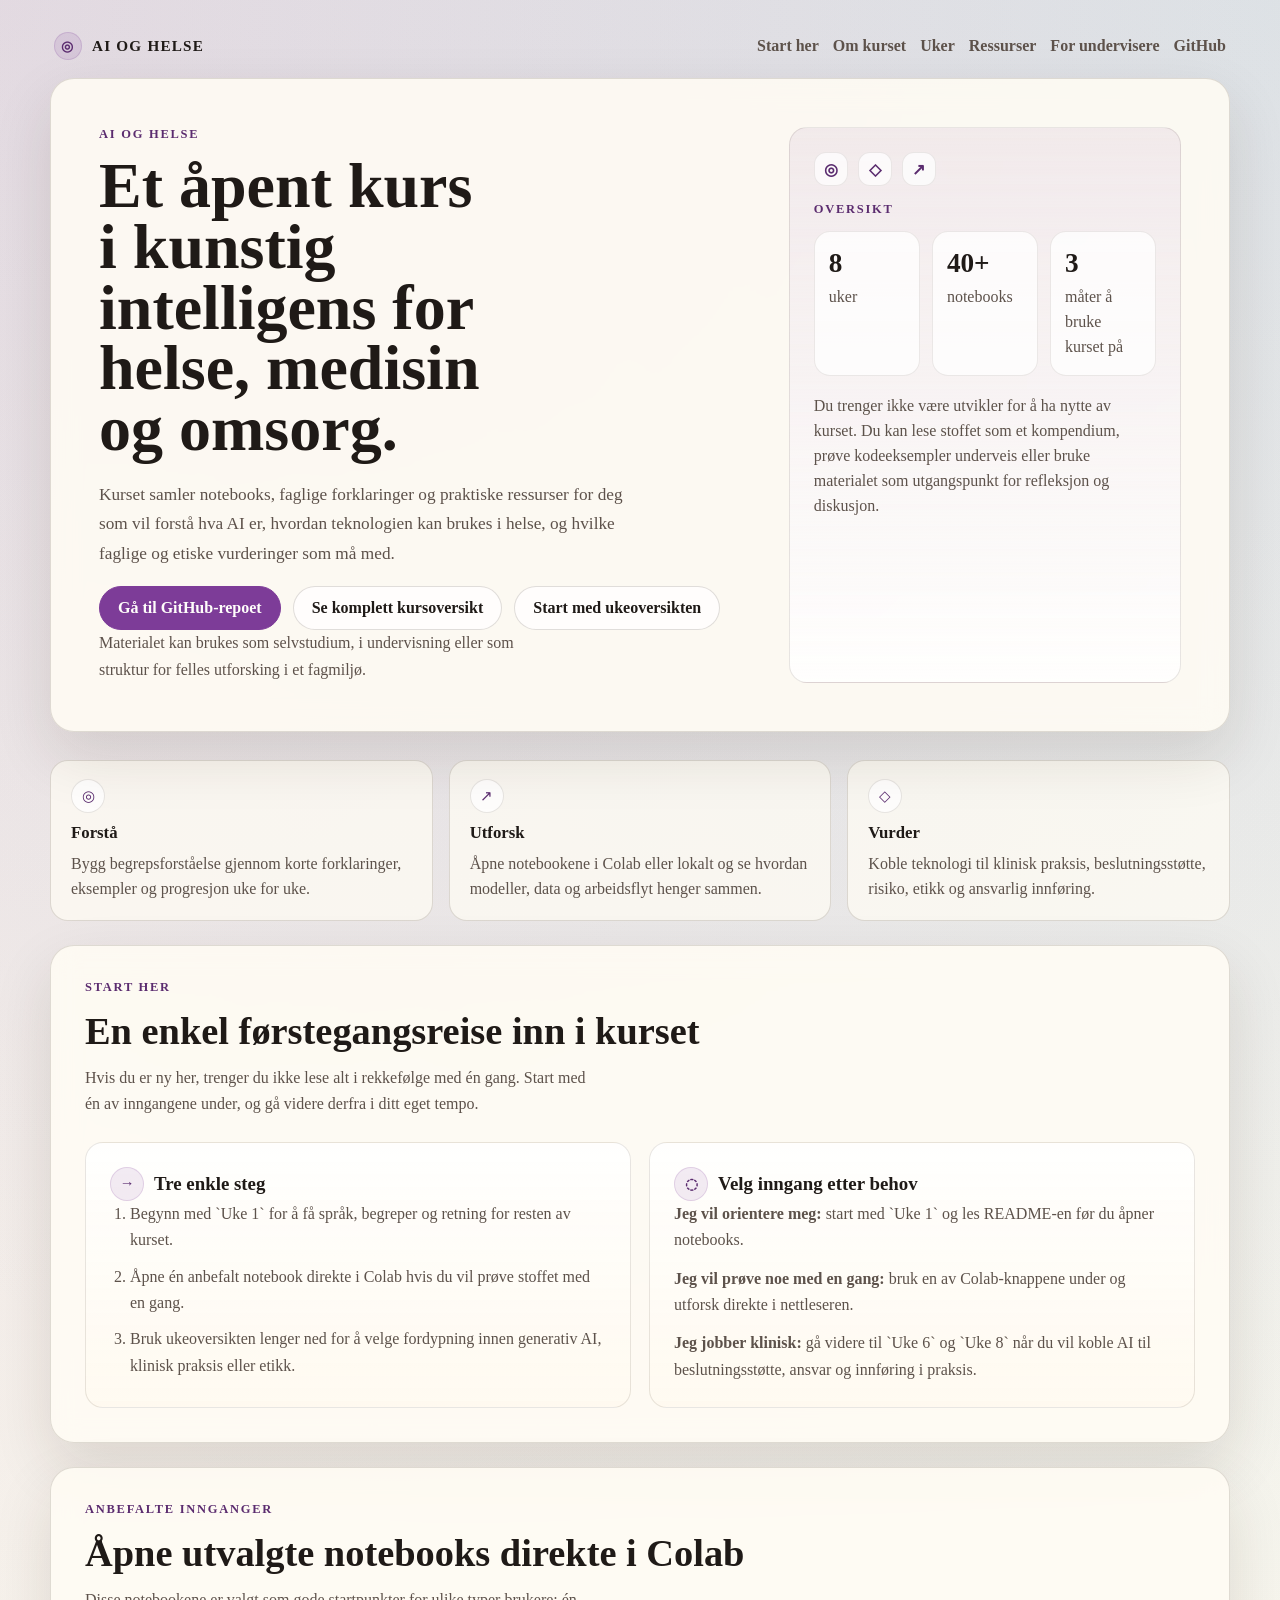
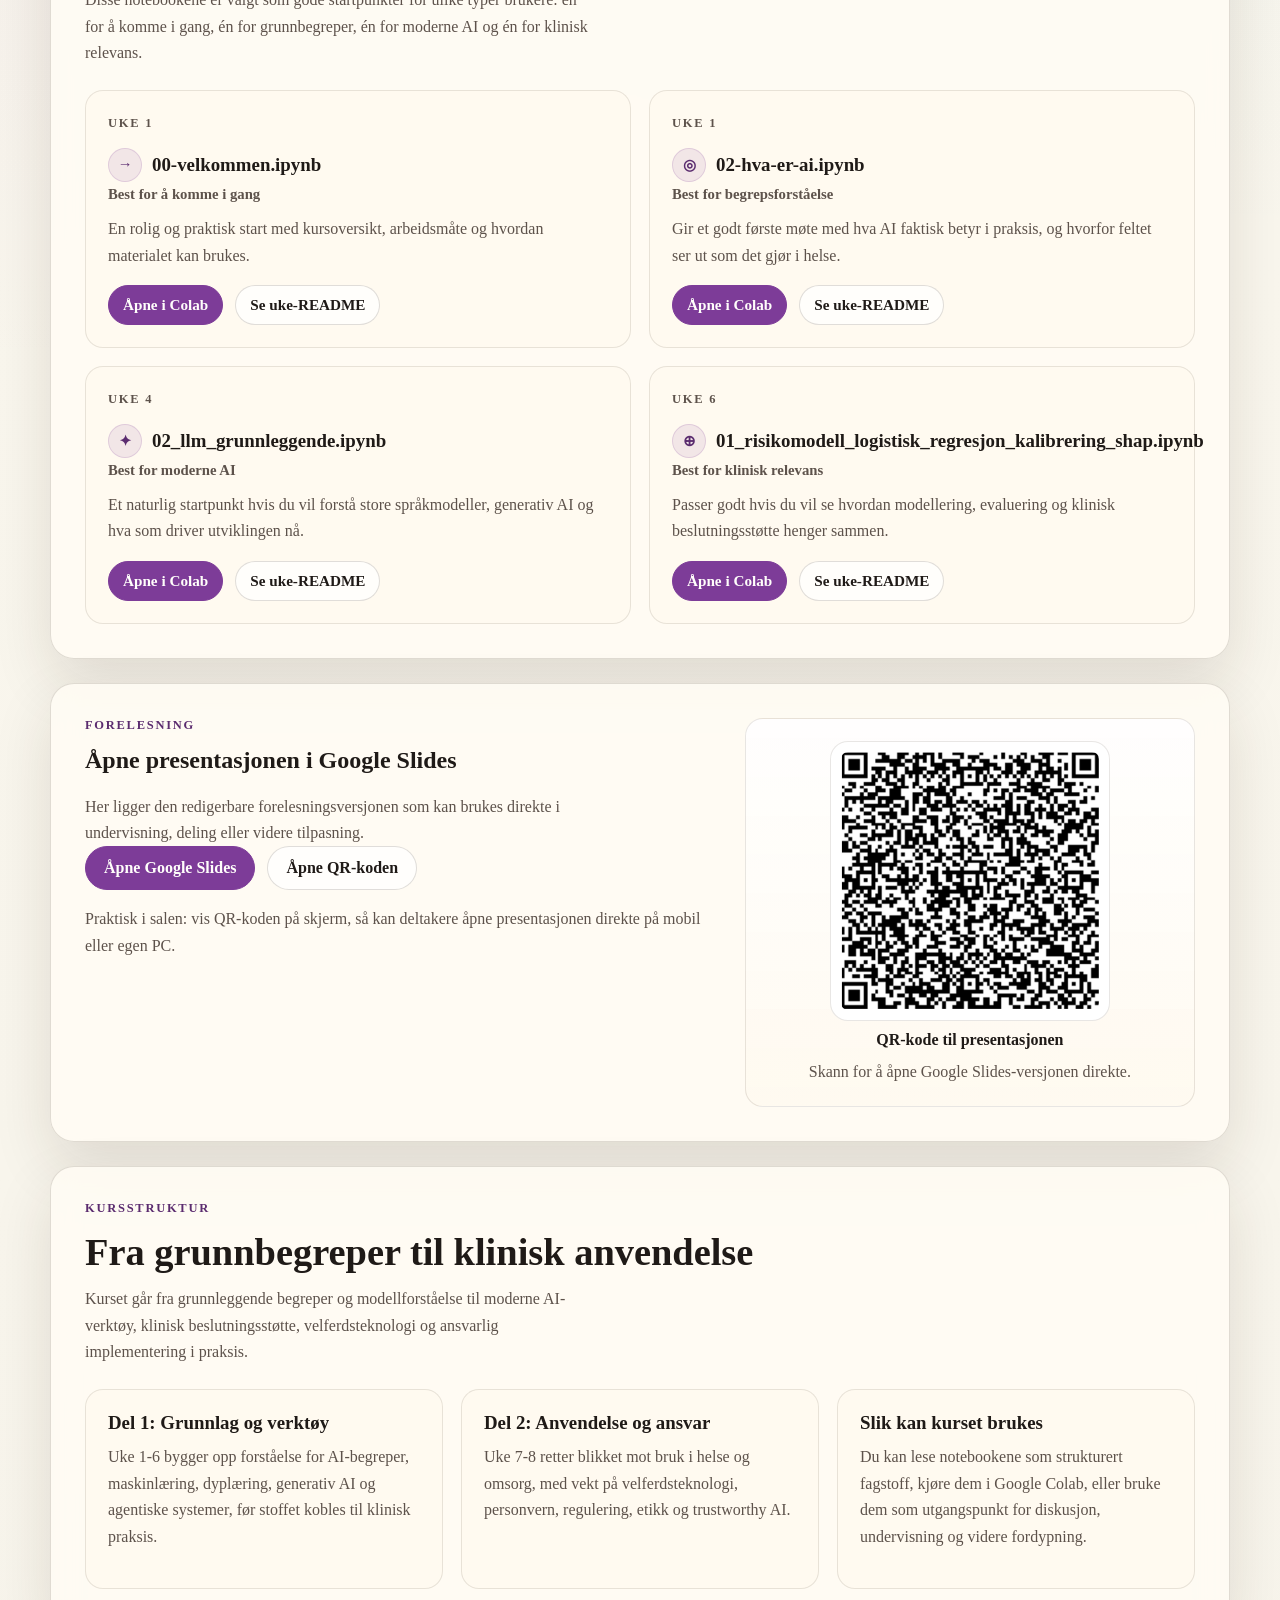
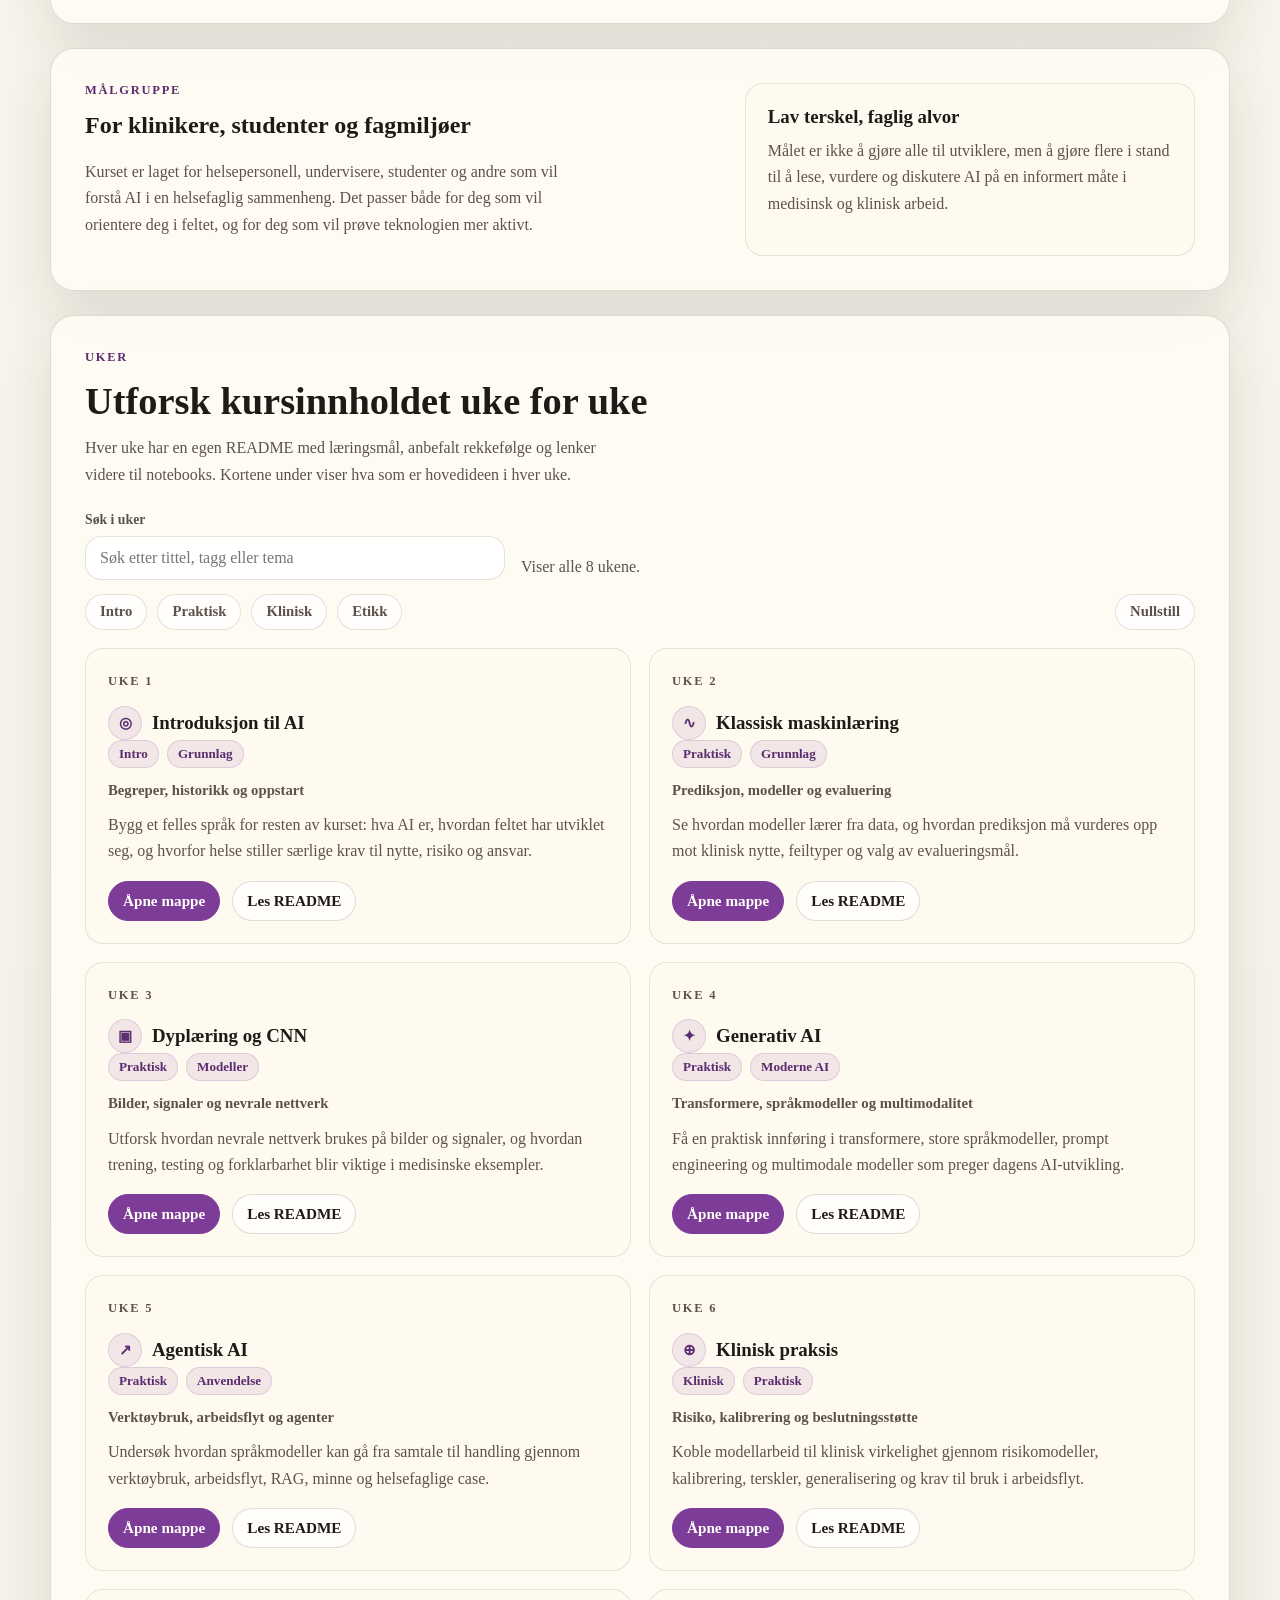
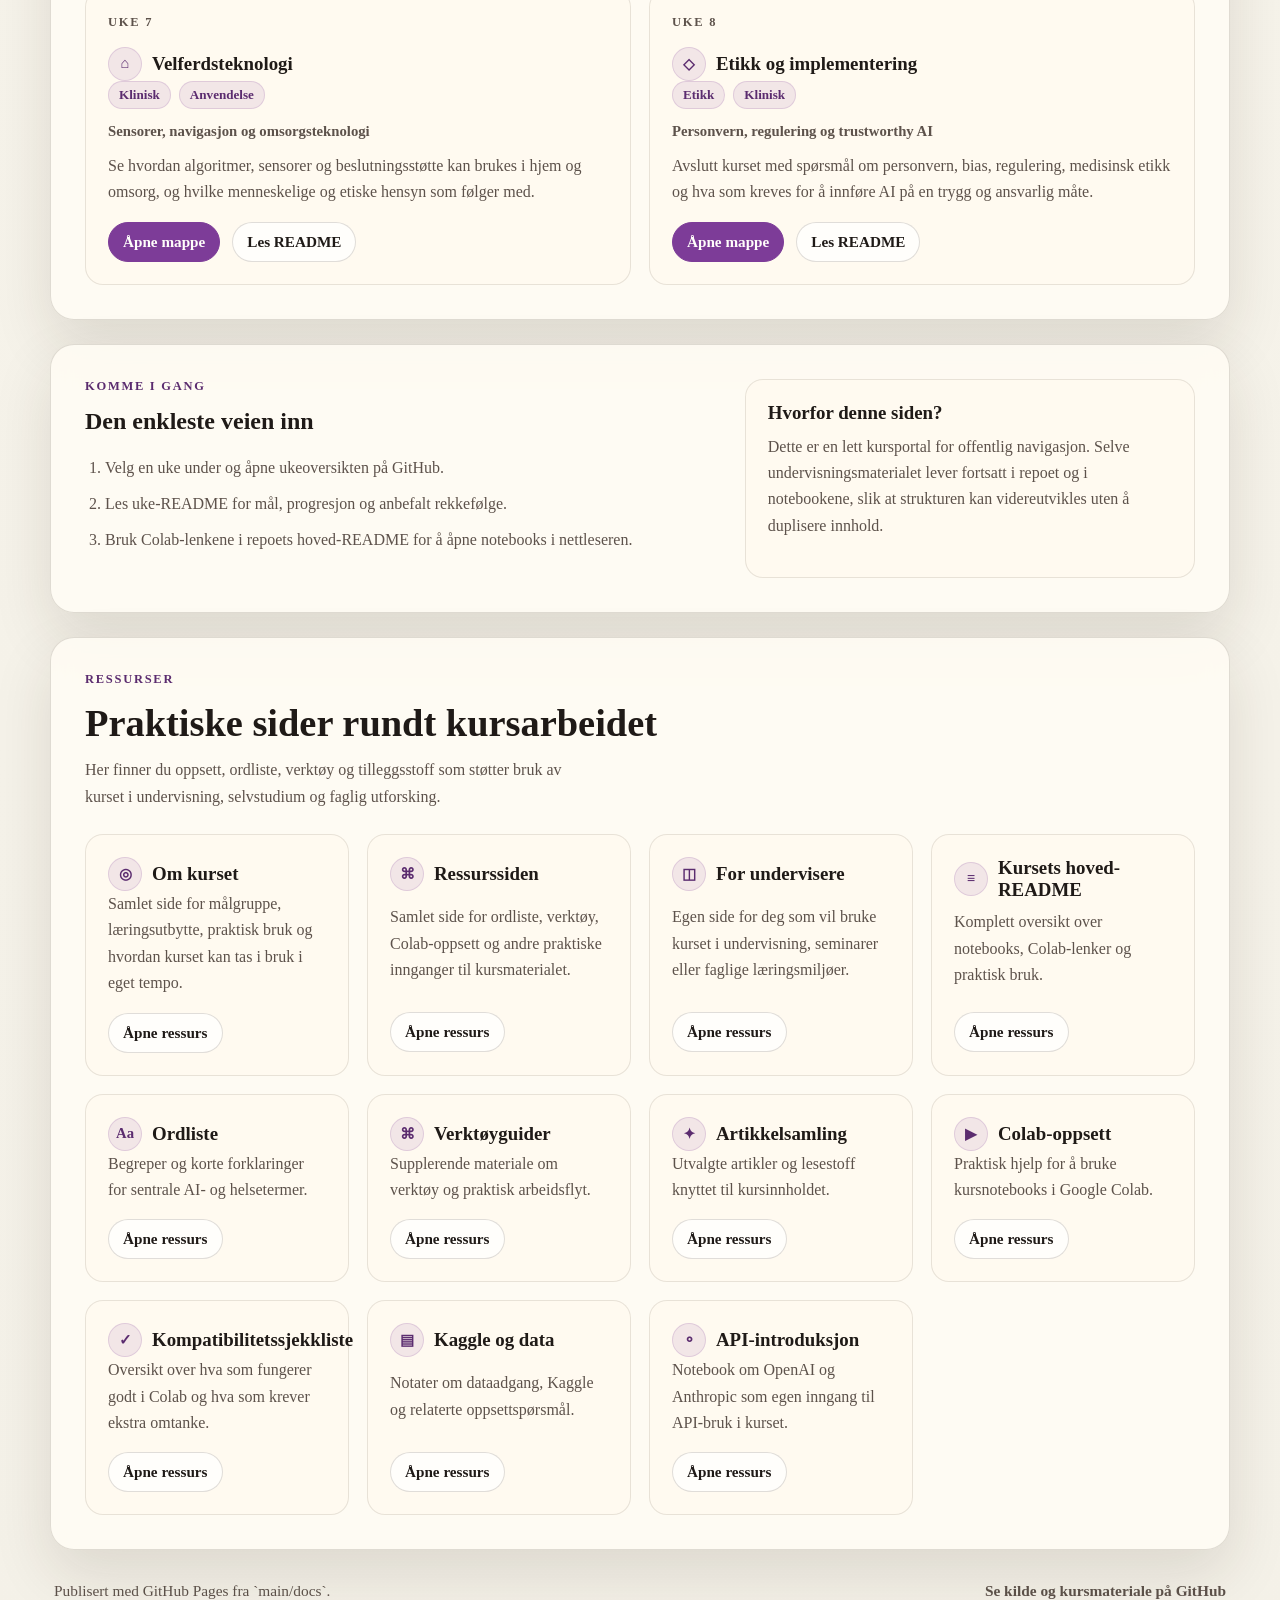
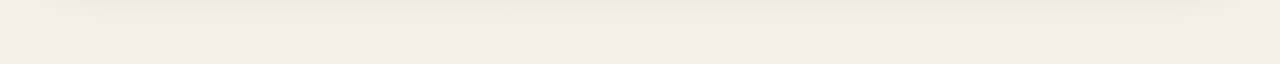
==== commit e35a7929: "Add Google Slides access on the course website and include presentation assets. This publishes a dir" ====
--- a/docs/index.html
+++ b/docs/index.html
@@ -153,6 +153,48 @@
           <div id="featured-colab" class="card-grid"></div>
         </section>
 
+        <section class="panel split-panel presentation-panel">
+          <div>
+            <p class="section-label">Forelesning</p>
+            <h2>Åpne presentasjonen i Google Slides</h2>
+            <p class="section-text">
+              Her ligger den redigerbare forelesningsversjonen som kan brukes
+              direkte i undervisning, deling eller videre tilpasning.
+            </p>
+            <div class="hero-actions">
+              <a
+                class="button button-primary"
+                href="https://docs.google.com/presentation/d/e/2PACX-1vSzWu6-_2T9G9SopUObXy_tn_t1qxzXMe9PZeFBnOMN-xUtAJNZujn5ZGJ_x11zSq4jKVP_i8z6AfuU/pub?start=false&amp;loop=false&amp;delayms=3000"
+                target="_blank"
+                rel="noreferrer"
+              >
+                Åpne Google Slides
+              </a>
+              <a
+                class="button"
+                href="./assets/google-slides-qr.png"
+                target="_blank"
+                rel="noreferrer"
+              >
+                Åpne QR-koden
+              </a>
+            </div>
+            <p class="presentation-note">
+              Praktisk i salen: vis QR-koden på skjerm, så kan deltakere åpne
+              presentasjonen direkte på mobil eller egen PC.
+            </p>
+          </div>
+          <div class="presentation-qr-card">
+            <img
+              class="presentation-qr"
+              src="./assets/google-slides-qr.png"
+              alt="QR-kode til Google Slides-presentasjonen for AI og Helse"
+            />
+            <p><strong>QR-kode til presentasjonen</strong></p>
+            <p>Skann for å åpne Google Slides-versjonen direkte.</p>
+          </div>
+        </section>
+
         <section class="panel">
           <div class="section-heading">
             <p class="section-label">Kursstruktur</p>
--- a/docs/styles.css
+++ b/docs/styles.css
@@ -406,6 +406,47 @@
   margin-bottom: 12px;
 }
 
+.presentation-panel {
+  align-items: center;
+}
+
+.presentation-note {
+  margin-top: 16px;
+  margin-bottom: 0;
+  color: var(--muted);
+  line-height: 1.65;
+}
+
+.presentation-qr-card {
+  display: grid;
+  justify-items: center;
+  text-align: center;
+  gap: 10px;
+  background: linear-gradient(180deg, rgba(255, 255, 255, 0.94), rgba(255, 250, 240, 0.98));
+  border: 1px solid rgba(67, 51, 38, 0.12);
+  border-radius: var(--radius-md);
+  padding: 22px;
+}
+
+.presentation-qr {
+  width: min(100%, 280px);
+  aspect-ratio: 1;
+  object-fit: contain;
+  border-radius: 18px;
+  background: #fff;
+  border: 1px solid rgba(67, 51, 38, 0.12);
+  padding: 10px;
+}
+
+.presentation-qr-card p {
+  margin-bottom: 0;
+}
+
+.presentation-qr-card p:last-child {
+  color: var(--muted);
+  line-height: 1.6;
+}
+
 .path-list p {
   color: var(--muted);
   line-height: 1.65;
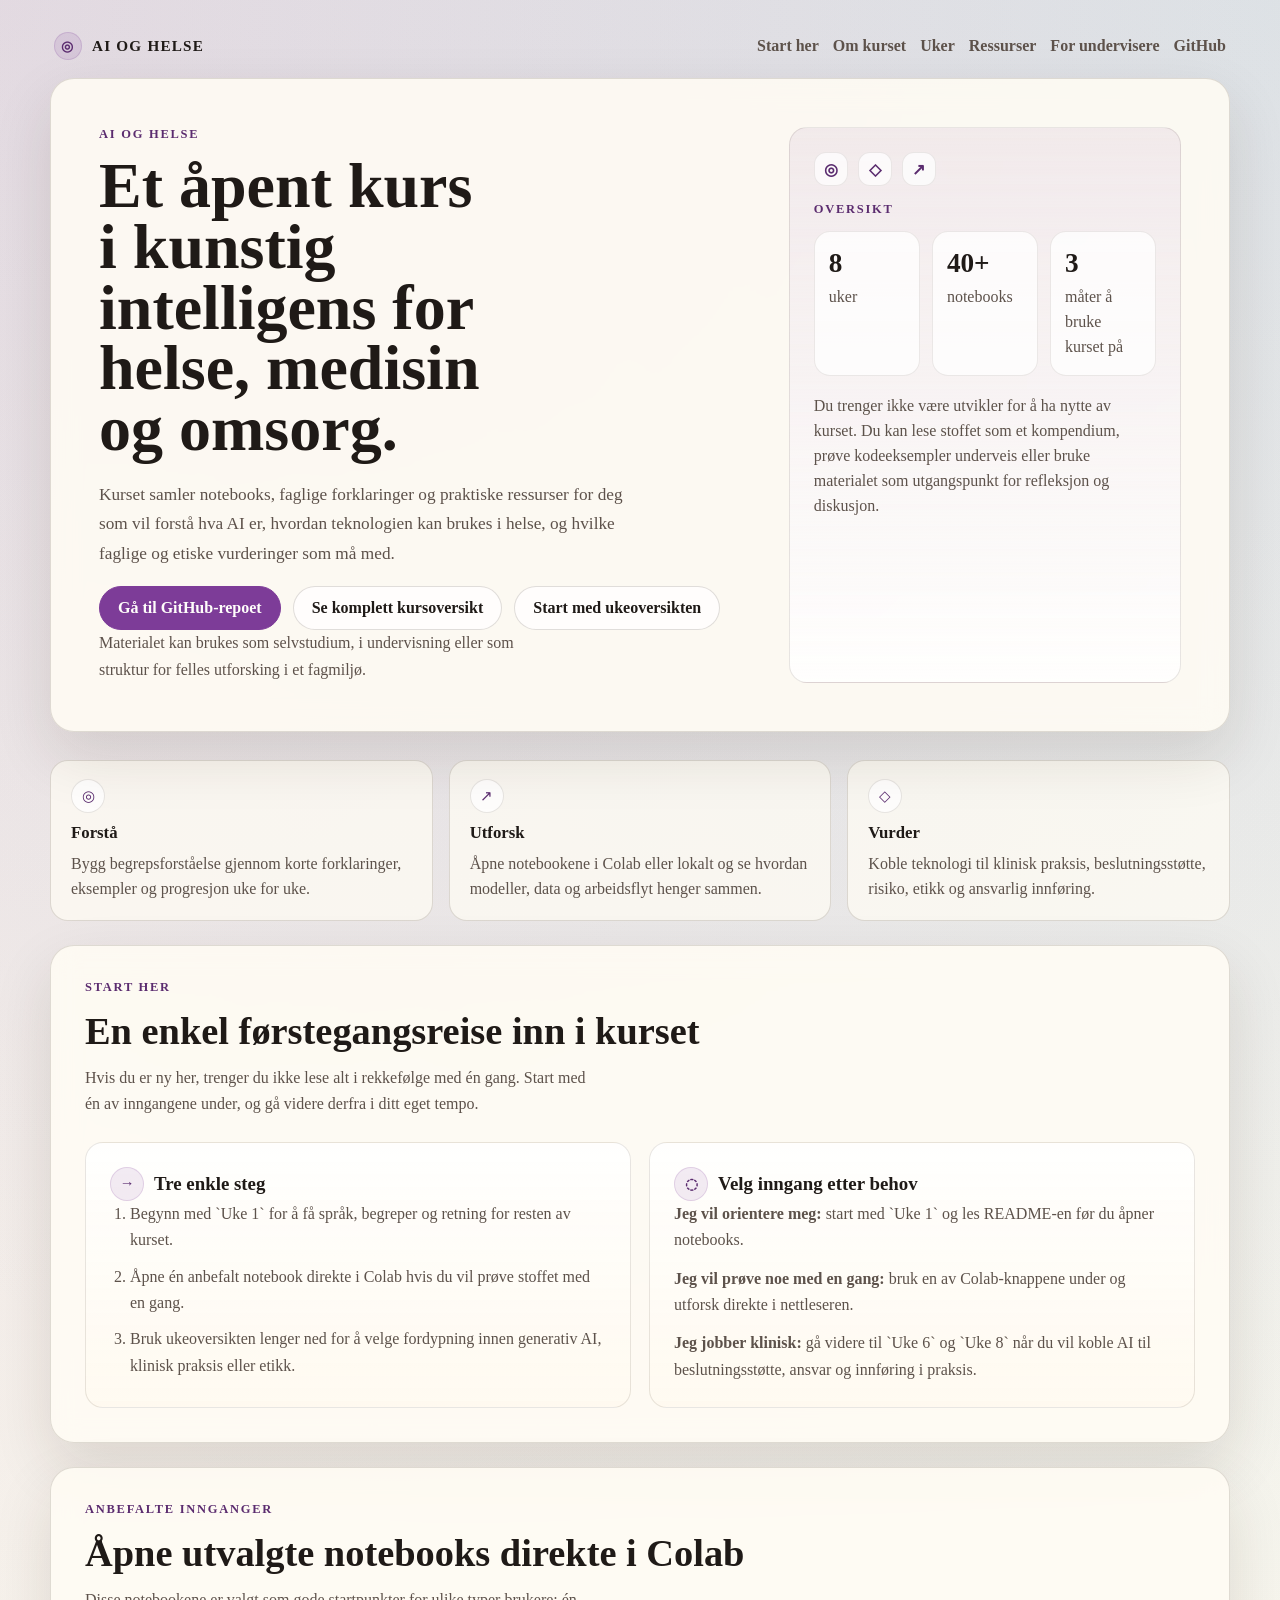
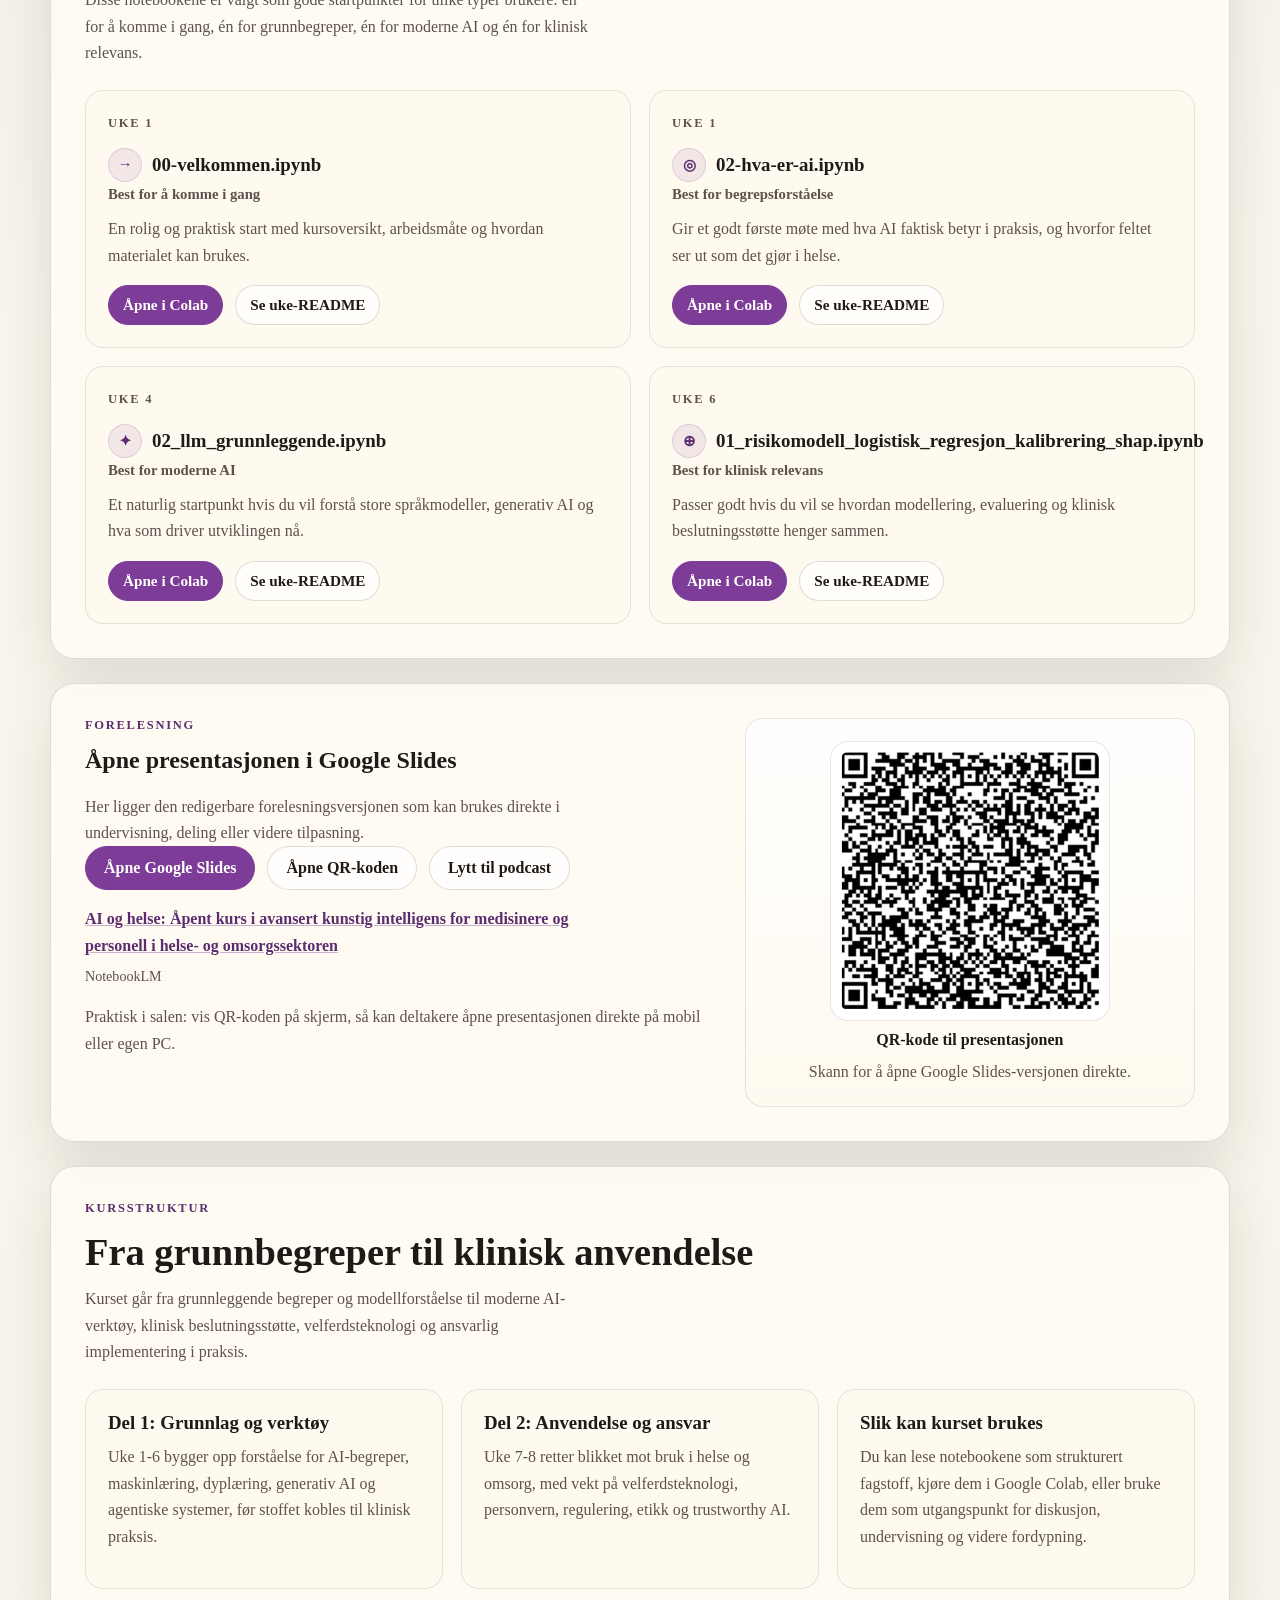
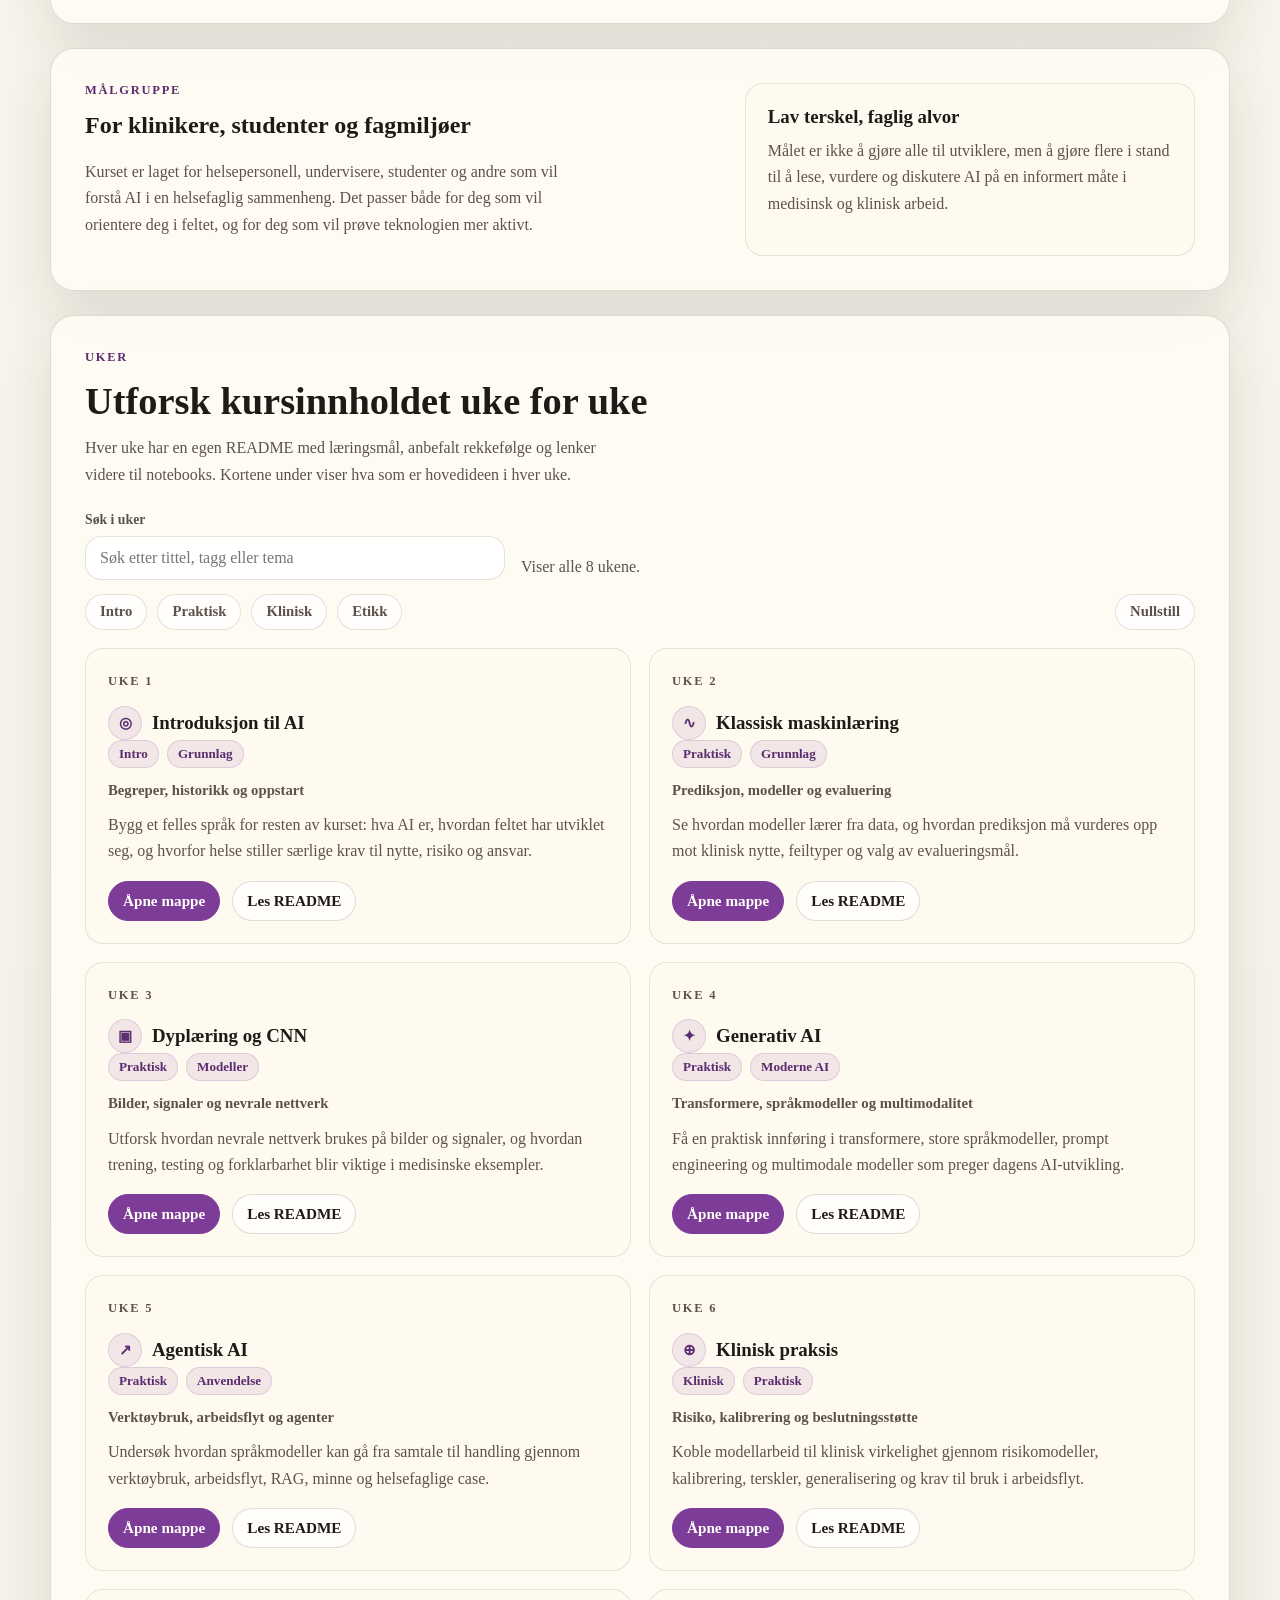
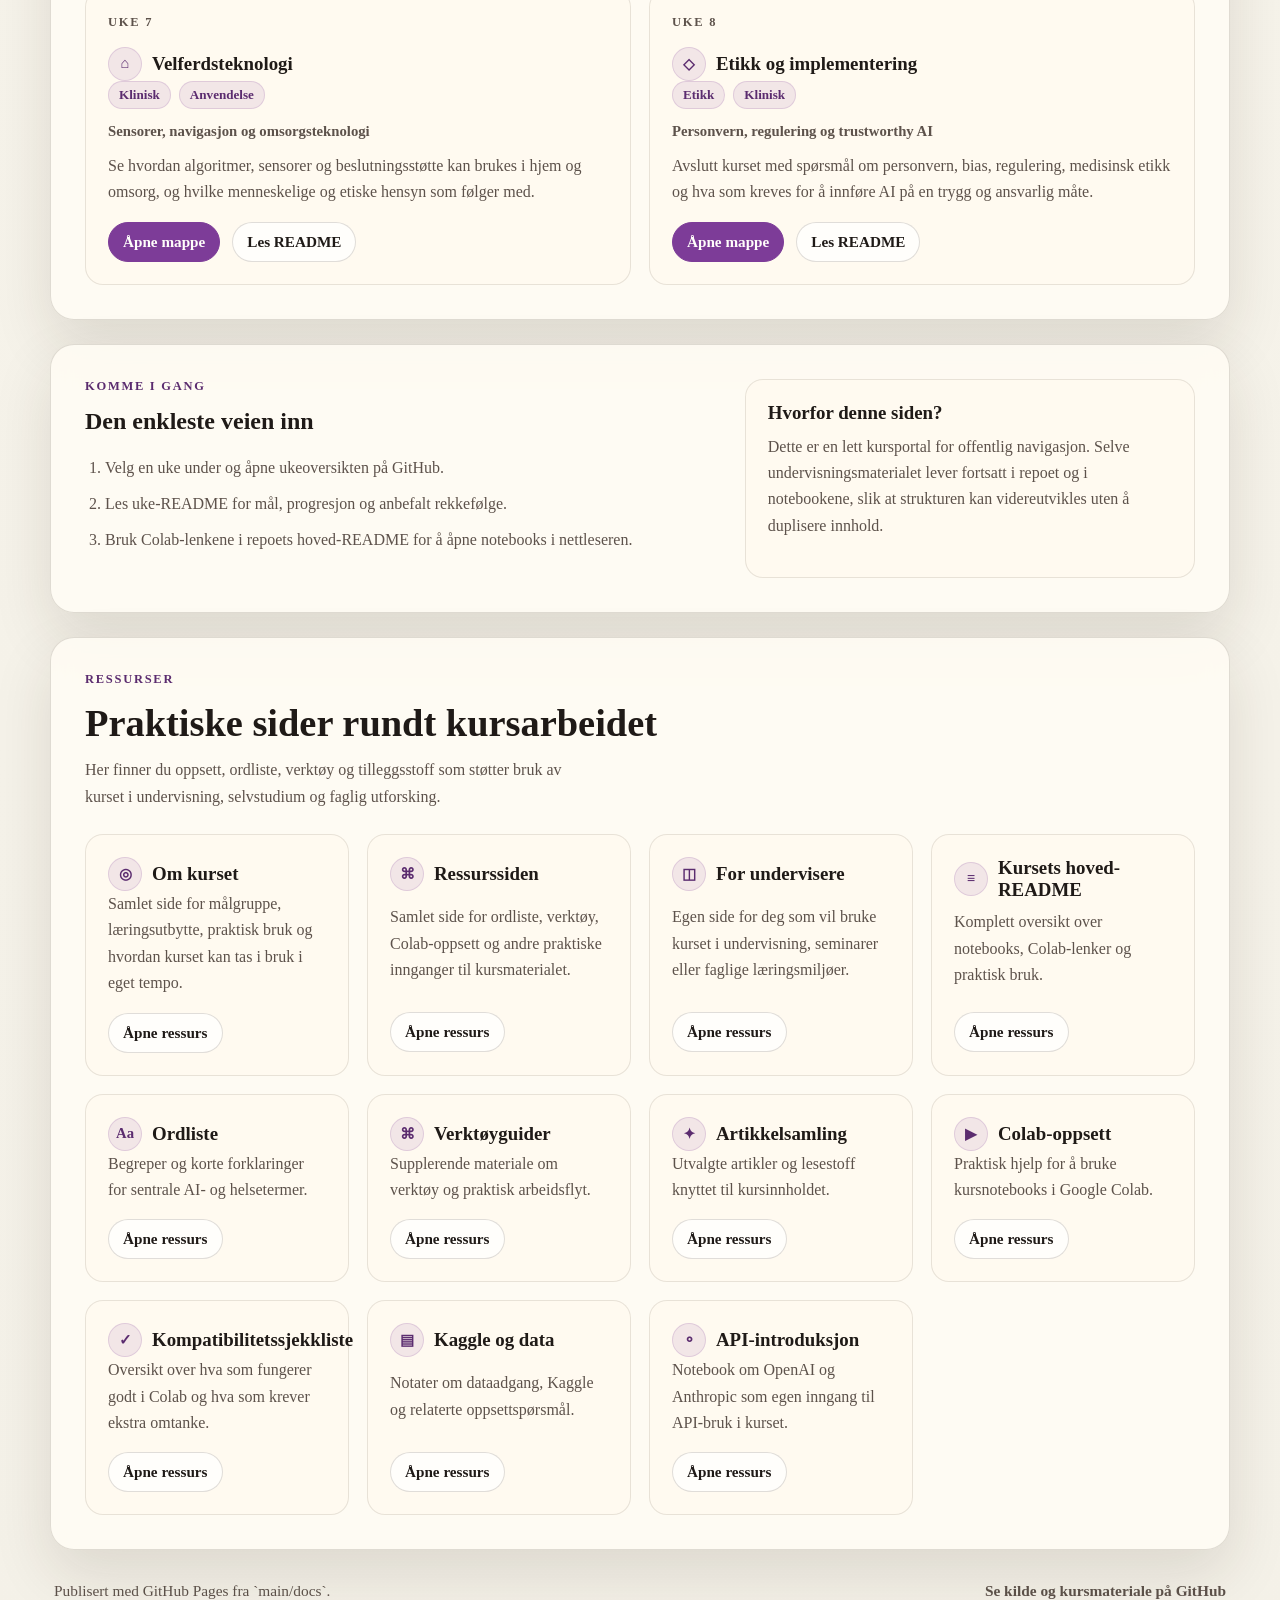
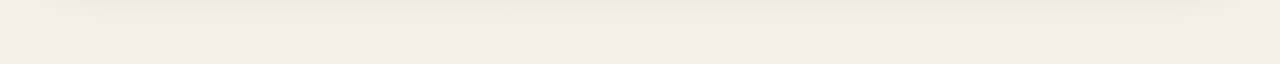
==== commit 09c50f53: "Legg til podcast og NotebookLM-lenker i Forelesning-seksjonen - Knapp til m4a-podcast (raw fra GitHu" ====
--- a/docs/index.html
+++ b/docs/index.html
@@ -178,7 +178,28 @@
               >
                 Åpne QR-koden
               </a>
-            </div>
+              <a
+                class="button"
+                href="https://raw.githubusercontent.com/arvidl/AI-og-helse/main/presentasjoner/Hvorfor_leger_bør_kjenne_til_koding.m4a"
+                target="_blank"
+                rel="noreferrer"
+                title="Hvorfor leger bør kjenne til koding (m4a)"
+              >
+                Lytt til podcast
+              </a>
+            </div>
+            <p class="presentation-note presentation-note-resources">
+              <a
+                class="presentation-resource-link"
+                href="https://notebooklm.google.com/notebook/02c00940-641c-4378-9b89-503286c8388a"
+                target="_blank"
+                rel="noreferrer"
+              >
+                AI og helse: Åpent kurs i avansert kunstig intelligens for medisinere og
+                personell i helse- og omsorgssektoren
+              </a>
+              <span class="presentation-resource-source">NotebookLM</span>
+            </p>
             <p class="presentation-note">
               Praktisk i salen: vis QR-koden på skjerm, så kan deltakere åpne
               presentasjonen direkte på mobil eller egen PC.
--- a/docs/styles.css
+++ b/docs/styles.css
@@ -417,6 +417,29 @@
   line-height: 1.65;
 }
 
+.presentation-note-resources {
+  max-width: 64ch;
+}
+
+.presentation-resource-link {
+  color: var(--accent-strong);
+  font-weight: 700;
+  text-decoration: underline;
+  text-decoration-color: rgba(125, 60, 152, 0.4);
+}
+
+.presentation-resource-link:hover,
+.presentation-resource-link:focus-visible {
+  color: var(--accent);
+}
+
+.presentation-resource-source {
+  display: block;
+  margin-top: 6px;
+  font-size: 0.88rem;
+  color: var(--muted);
+}
+
 .presentation-qr-card {
   display: grid;
   justify-items: center;
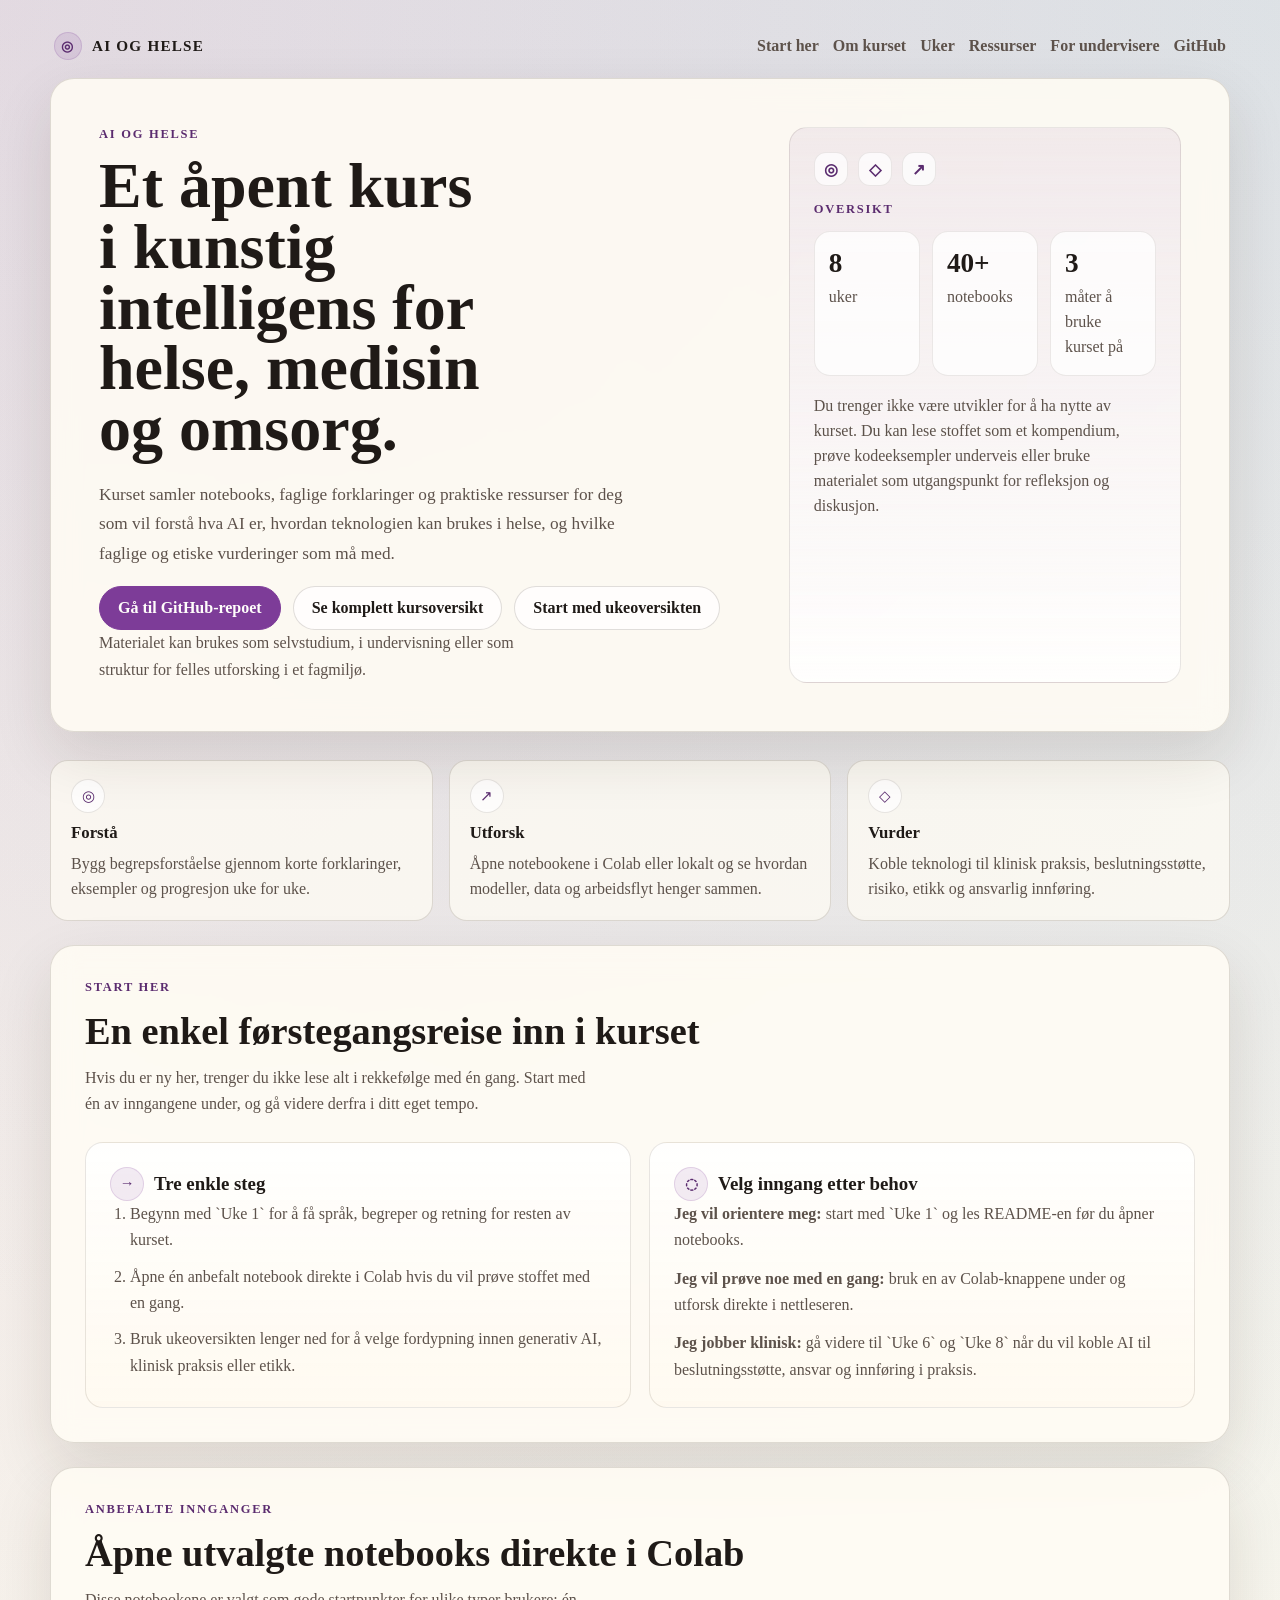
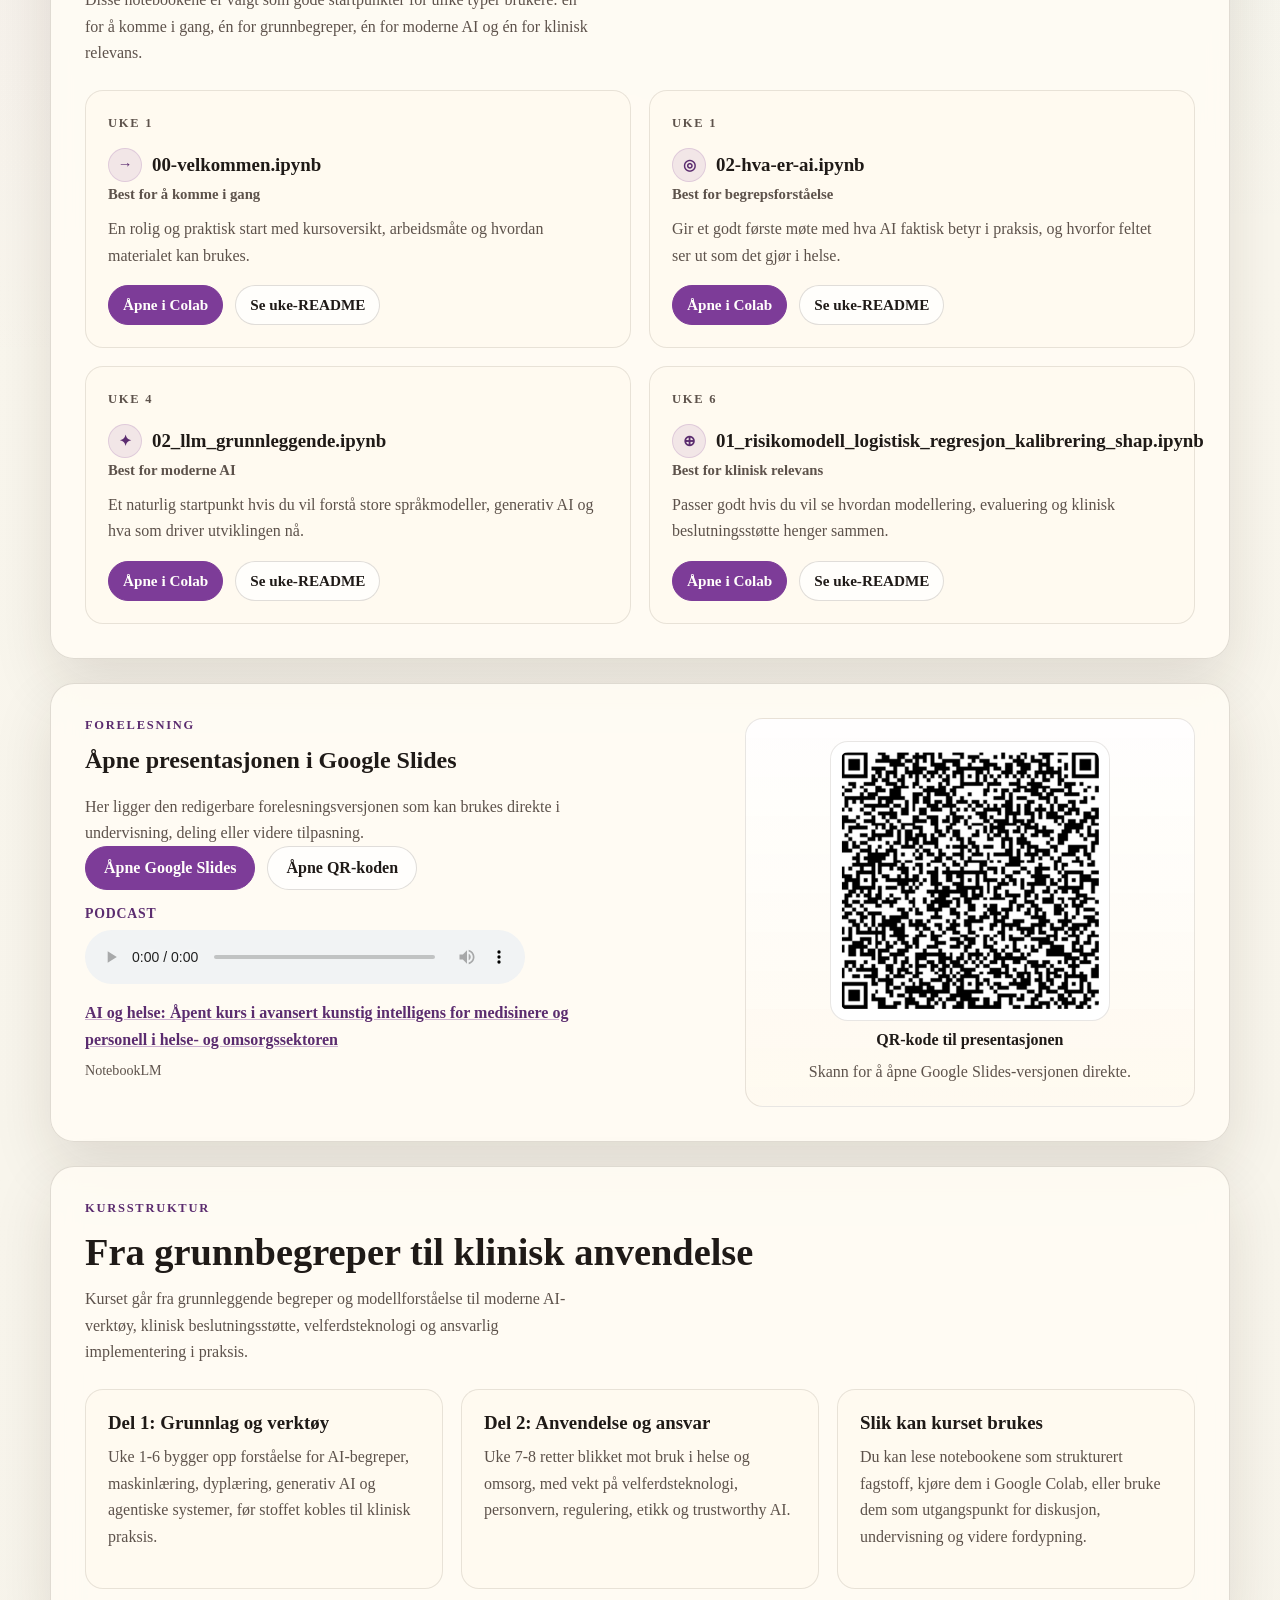
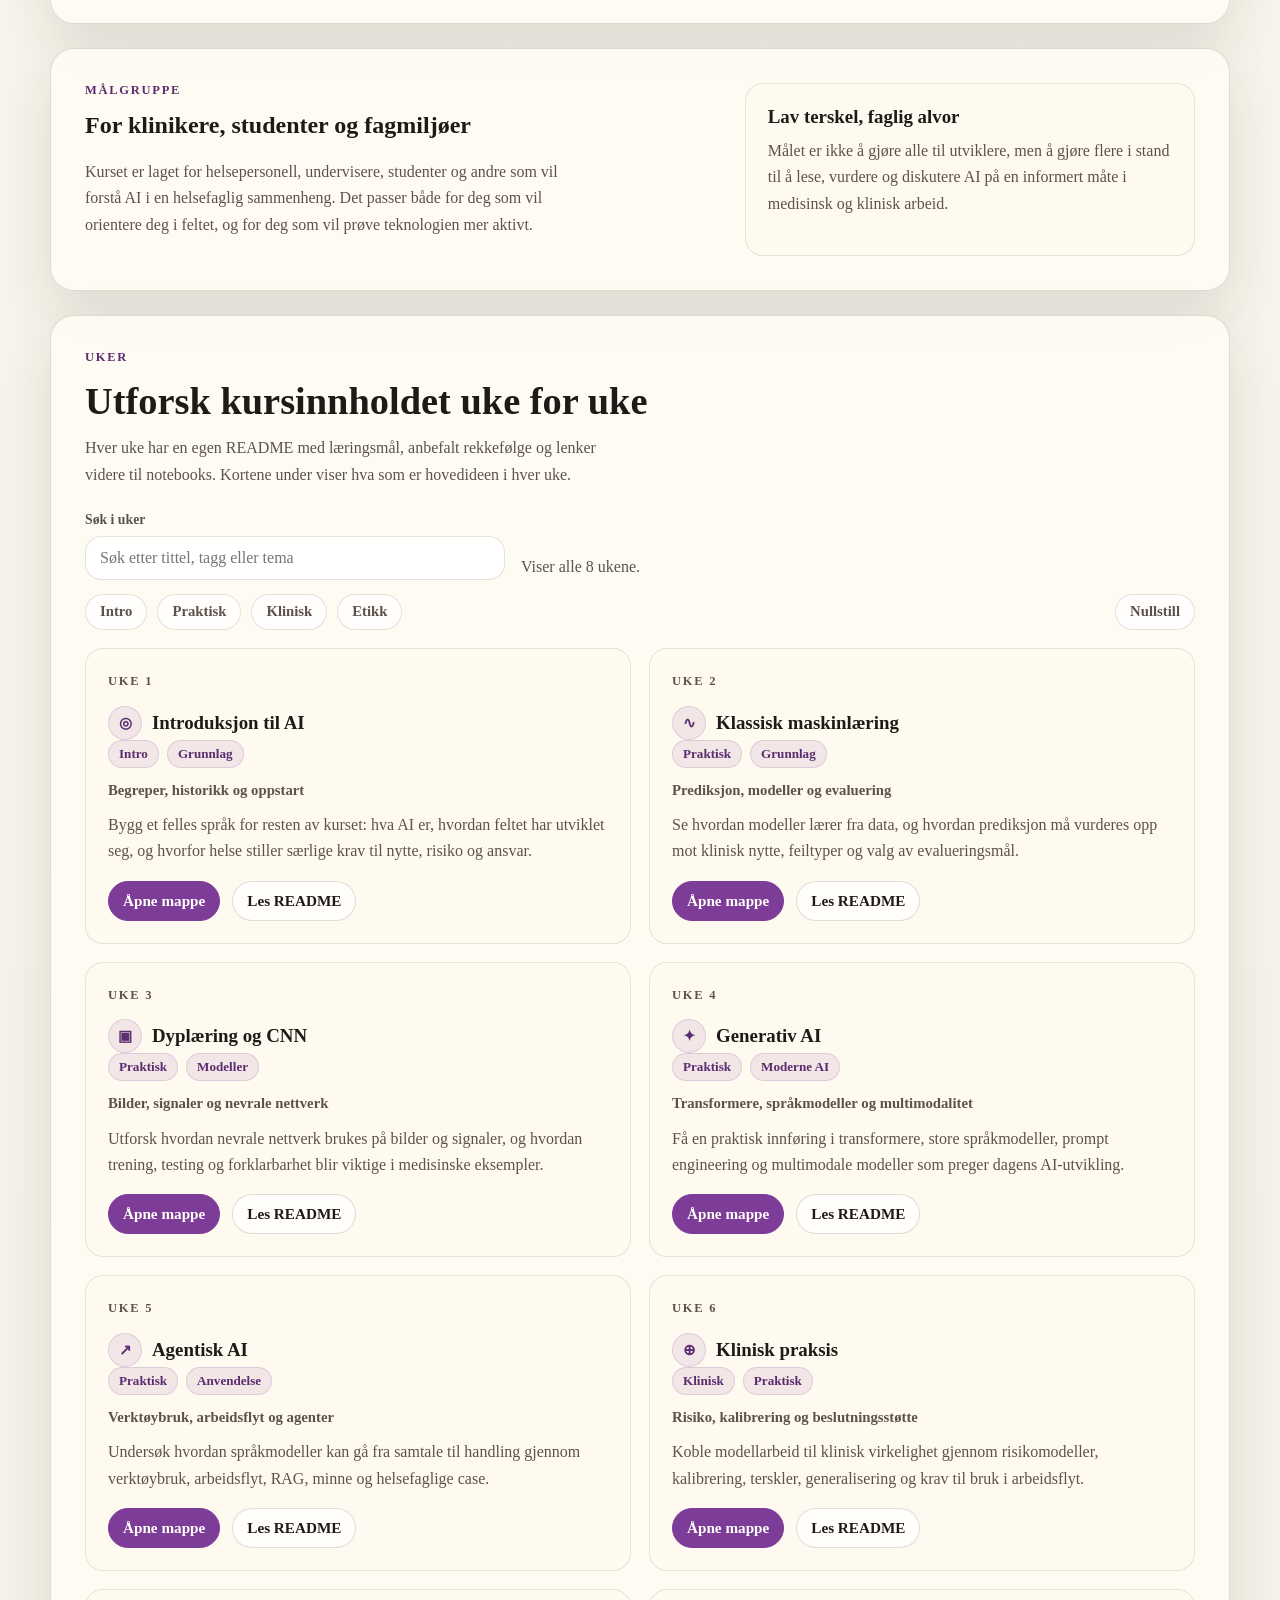
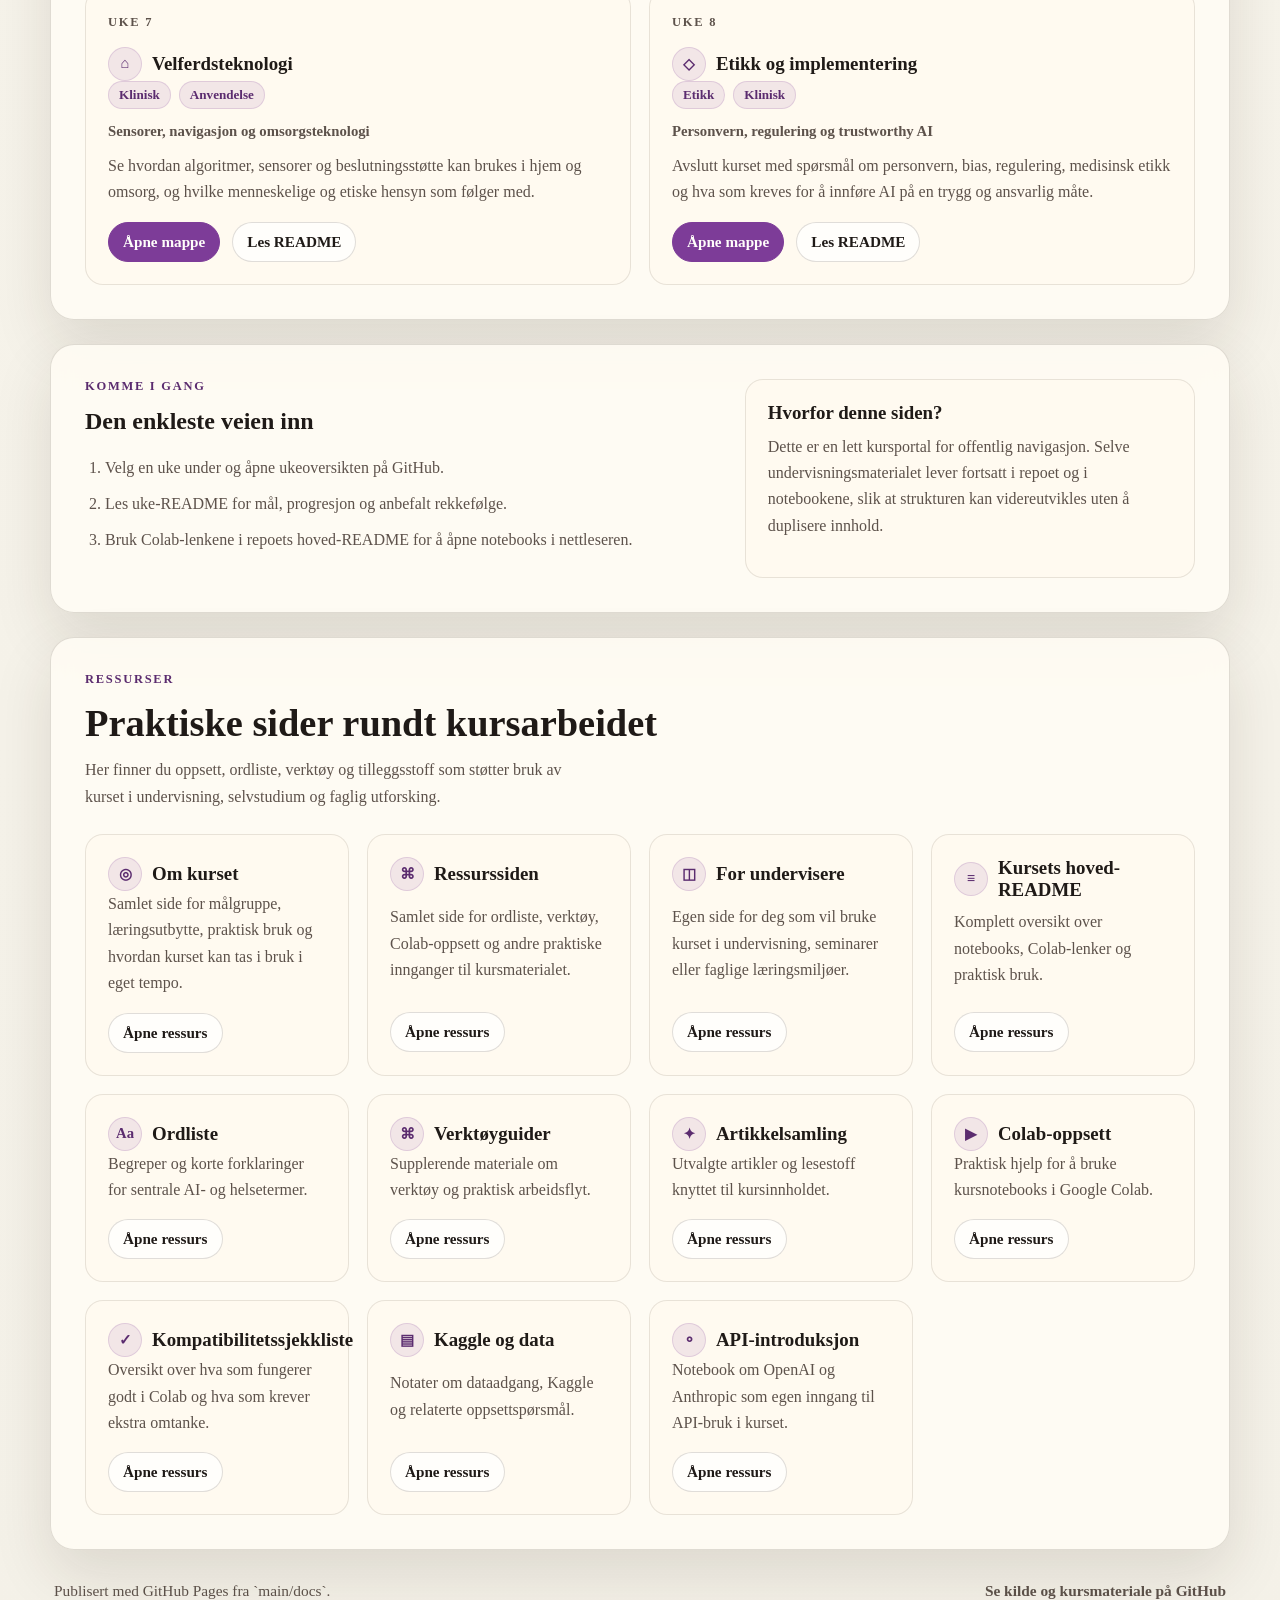
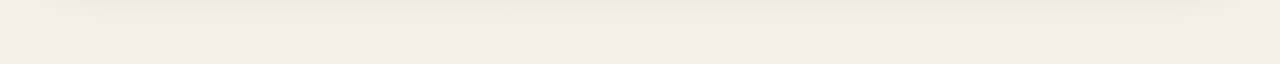
==== commit 36f7d350: "Forelesning: innebygd podcast-spiller og fjern QR-hjelpetekst - Erstatter nedlastingsknapp med audio" ====
--- a/docs/index.html
+++ b/docs/index.html
@@ -178,15 +178,20 @@
               >
                 Åpne QR-koden
               </a>
-              <a
-                class="button"
-                href="https://raw.githubusercontent.com/arvidl/AI-og-helse/main/presentasjoner/Hvorfor_leger_bør_kjenne_til_koding.m4a"
-                target="_blank"
-                rel="noreferrer"
-                title="Hvorfor leger bør kjenne til koding (m4a)"
+            </div>
+            <div class="presentation-podcast">
+              <p class="presentation-podcast-label">Podcast</p>
+              <audio
+                class="presentation-audio"
+                controls
+                preload="metadata"
+                src="https://raw.githubusercontent.com/arvidl/AI-og-helse/main/presentasjoner/Hvorfor_leger_bør_kjenne_til_koding.m4a"
+                title="Hvorfor leger bør kjenne til koding"
               >
-                Lytt til podcast
-              </a>
+                <a
+                  href="https://raw.githubusercontent.com/arvidl/AI-og-helse/main/presentasjoner/Hvorfor_leger_bør_kjenne_til_koding.m4a"
+                  >Last ned podcast (m4a)</a>
+              </audio>
             </div>
             <p class="presentation-note presentation-note-resources">
               <a
@@ -199,10 +204,6 @@
                 personell i helse- og omsorgssektoren
               </a>
               <span class="presentation-resource-source">NotebookLM</span>
-            </p>
-            <p class="presentation-note">
-              Praktisk i salen: vis QR-koden på skjerm, så kan deltakere åpne
-              presentasjonen direkte på mobil eller egen PC.
             </p>
           </div>
           <div class="presentation-qr-card">
--- a/docs/styles.css
+++ b/docs/styles.css
@@ -440,6 +440,26 @@
   color: var(--muted);
 }
 
+.presentation-podcast {
+  margin-top: 16px;
+  max-width: min(100%, 440px);
+}
+
+.presentation-podcast-label {
+  margin: 0 0 8px;
+  font-size: 0.86rem;
+  font-weight: 700;
+  letter-spacing: 0.06em;
+  text-transform: uppercase;
+  color: var(--accent-strong);
+}
+
+.presentation-audio {
+  display: block;
+  width: 100%;
+  vertical-align: middle;
+}
+
 .presentation-qr-card {
   display: grid;
   justify-items: center;
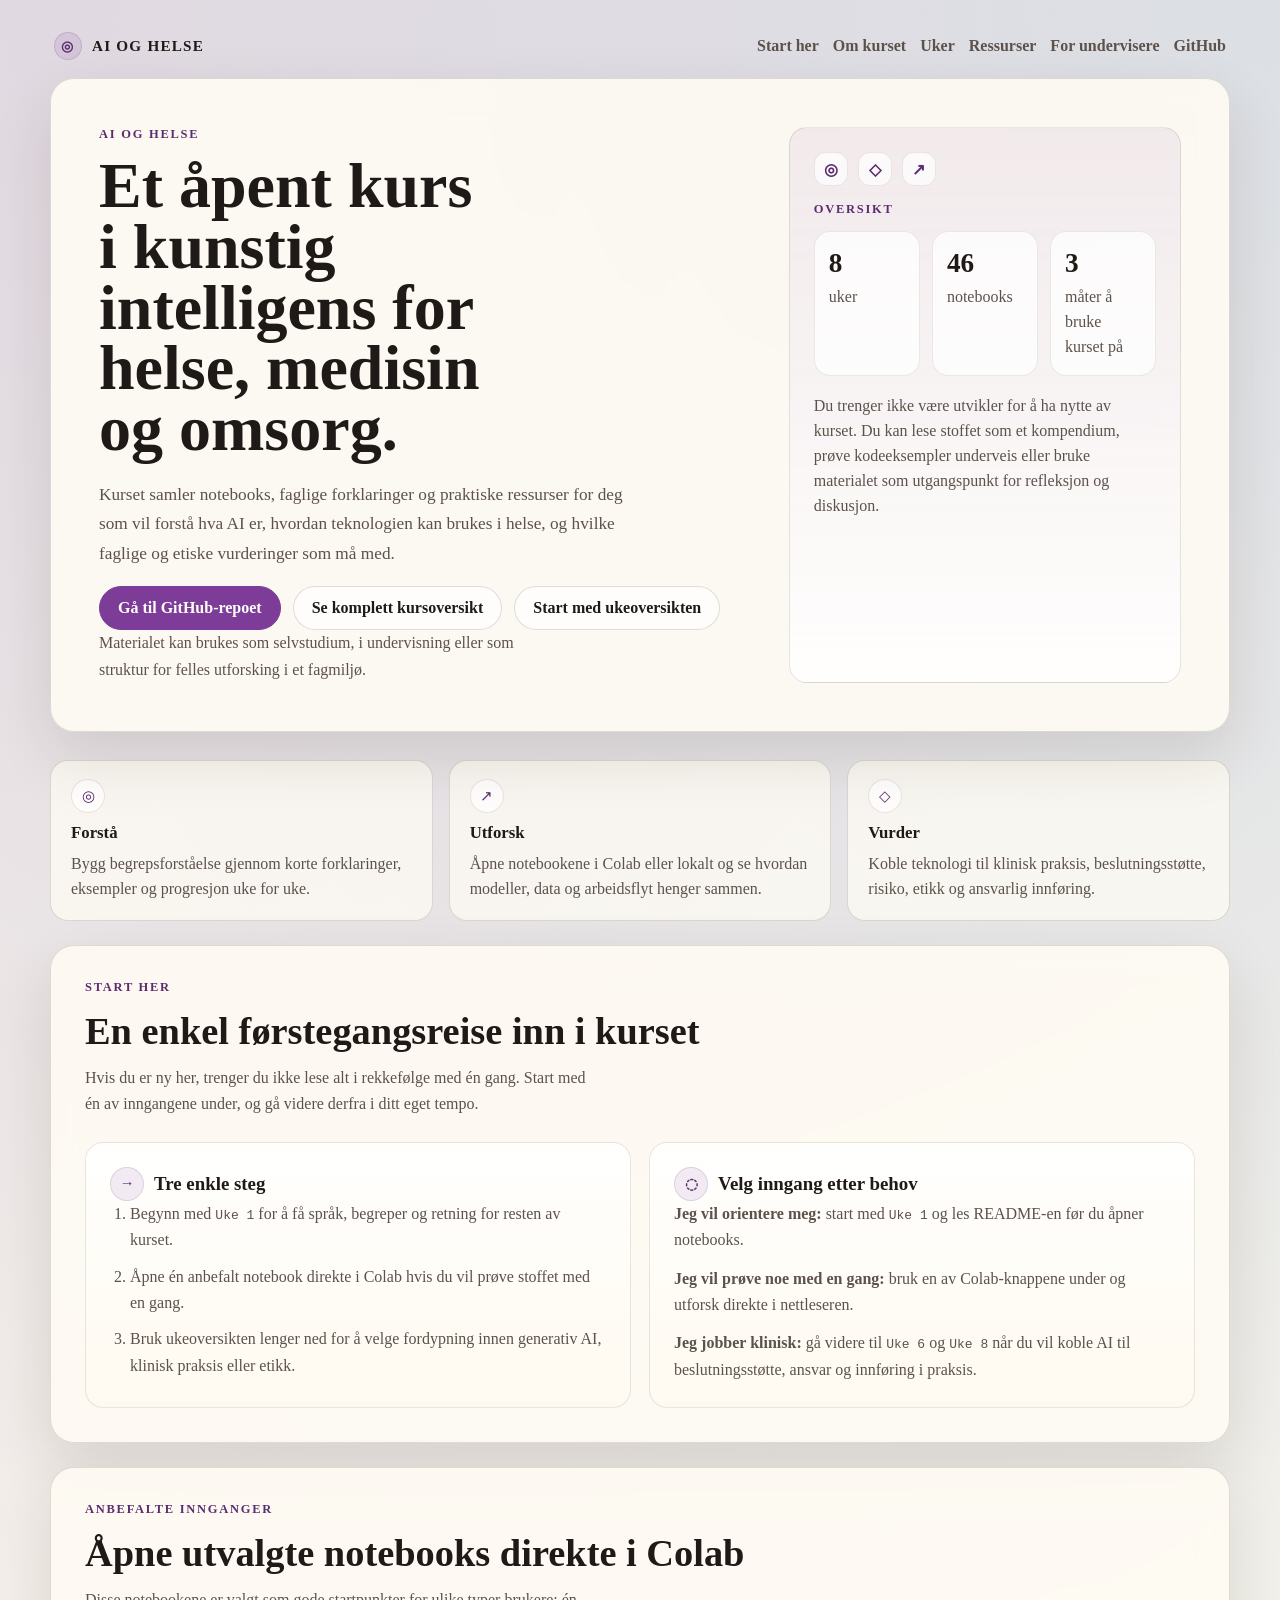
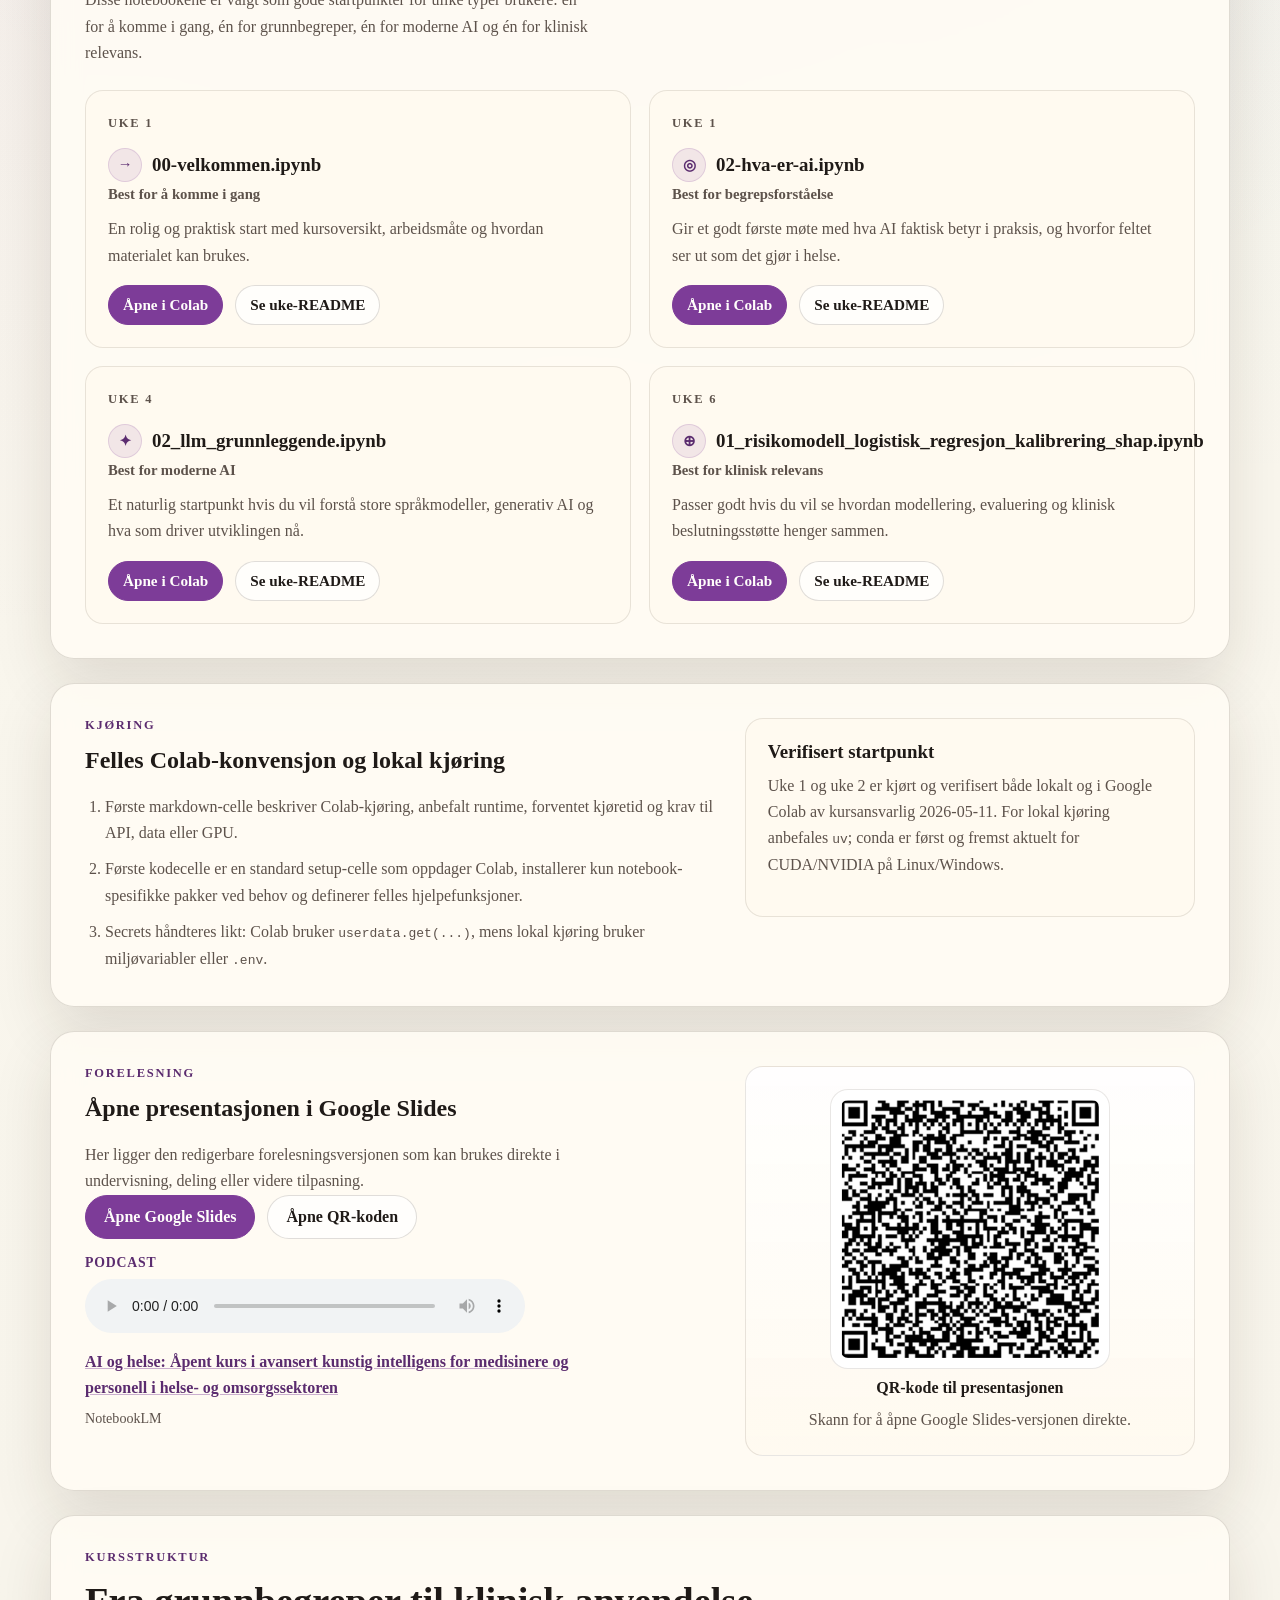
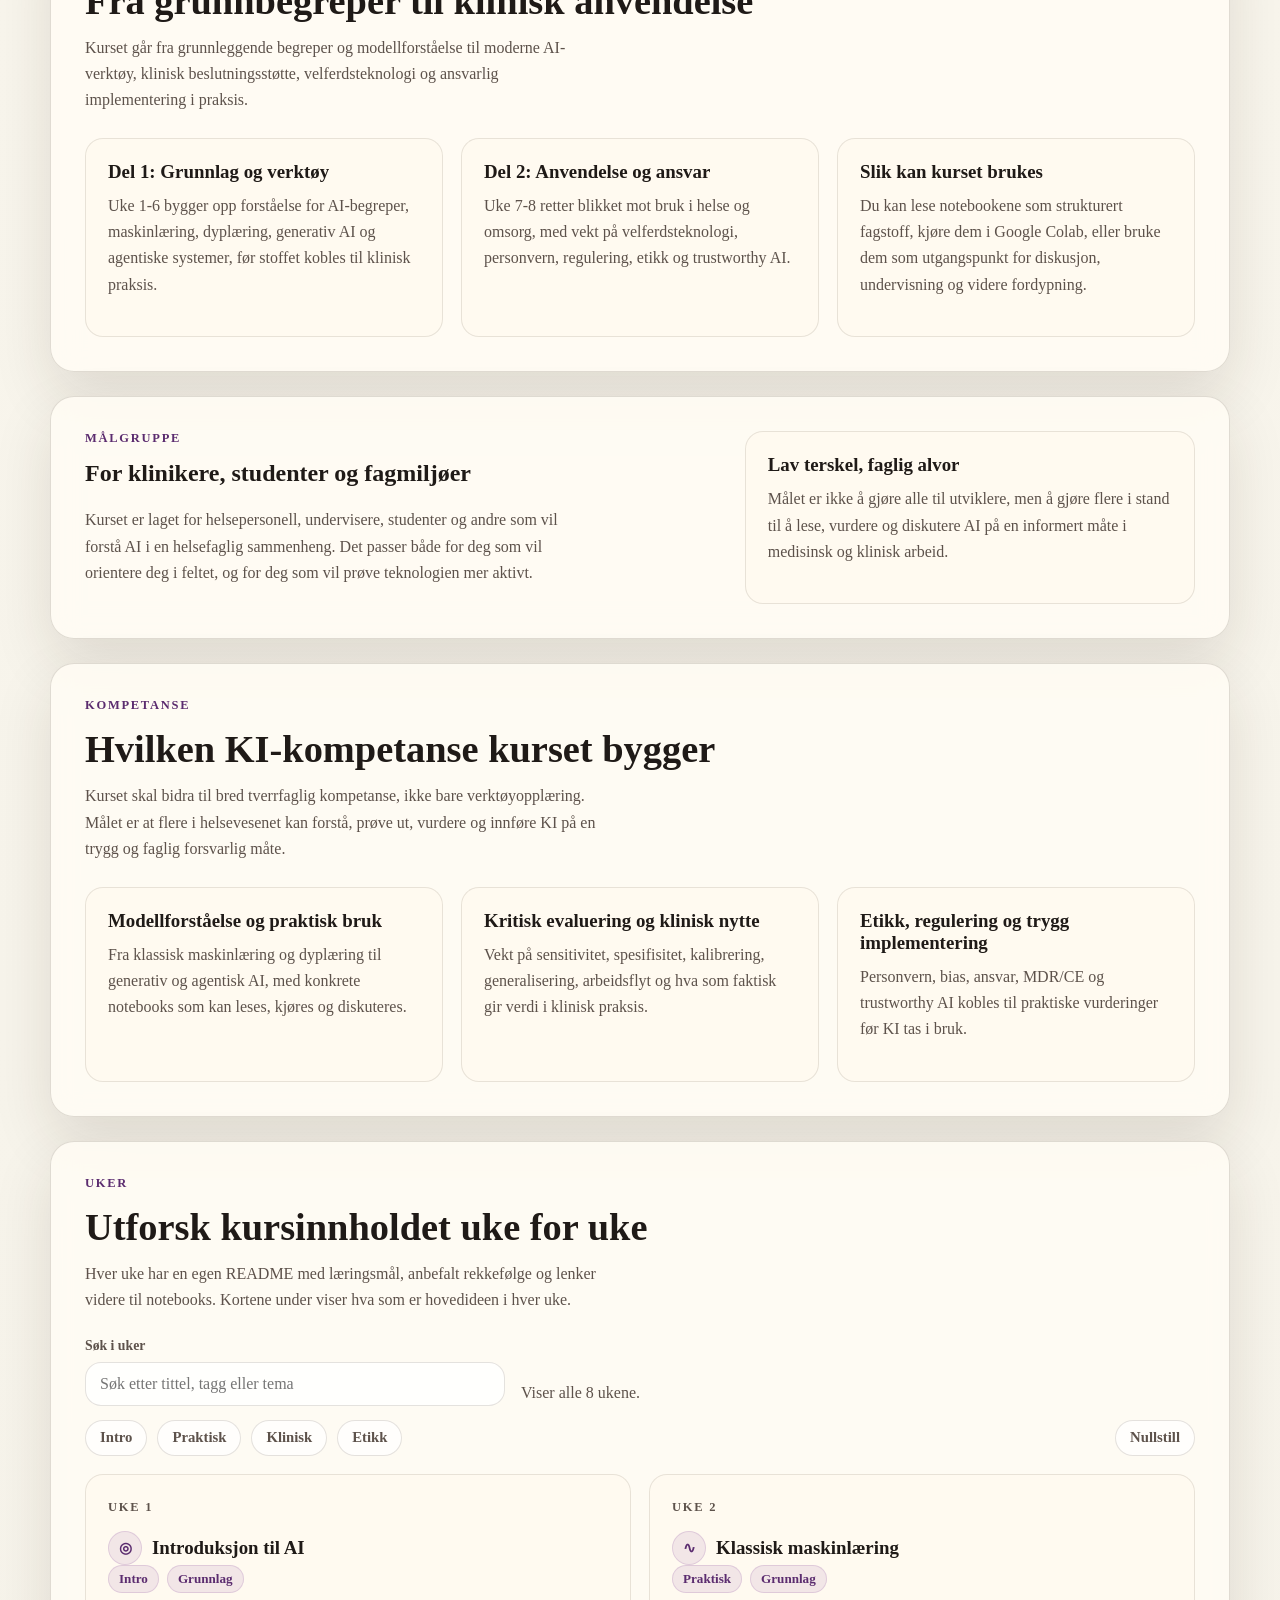
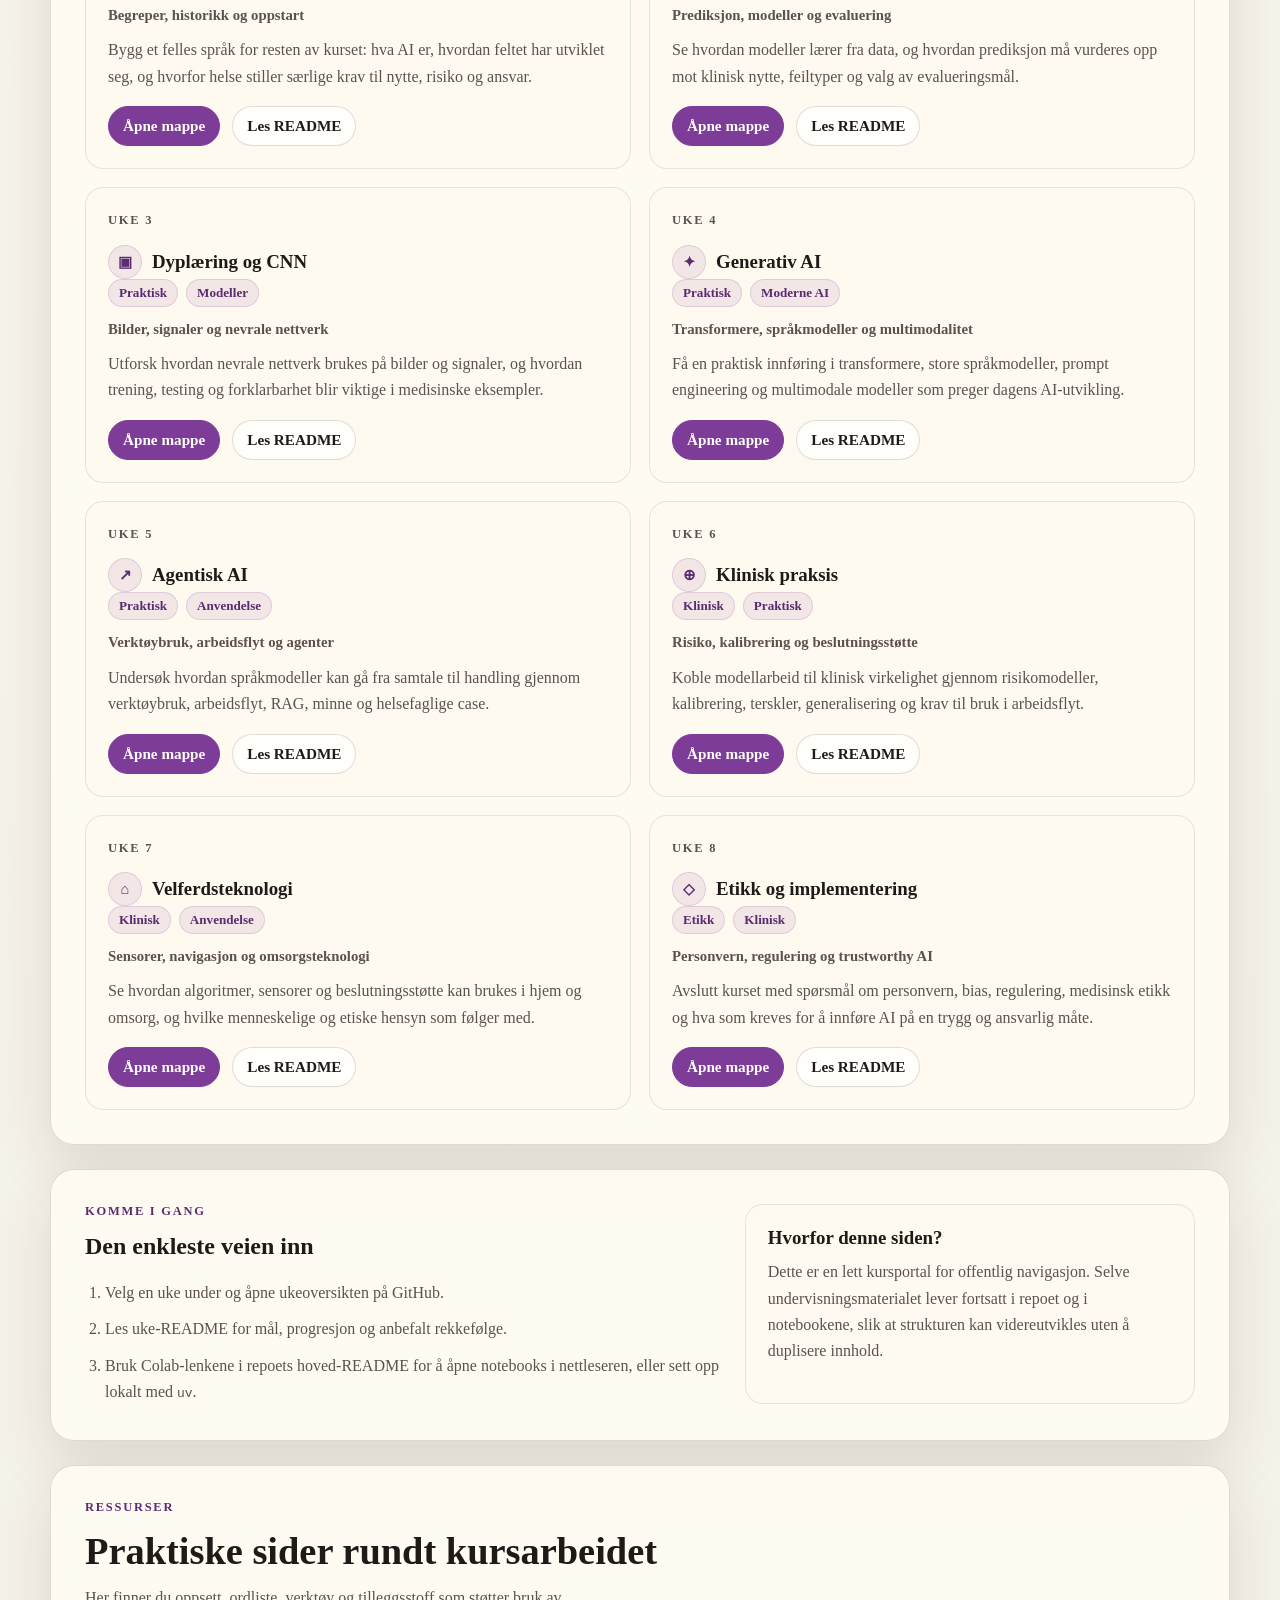
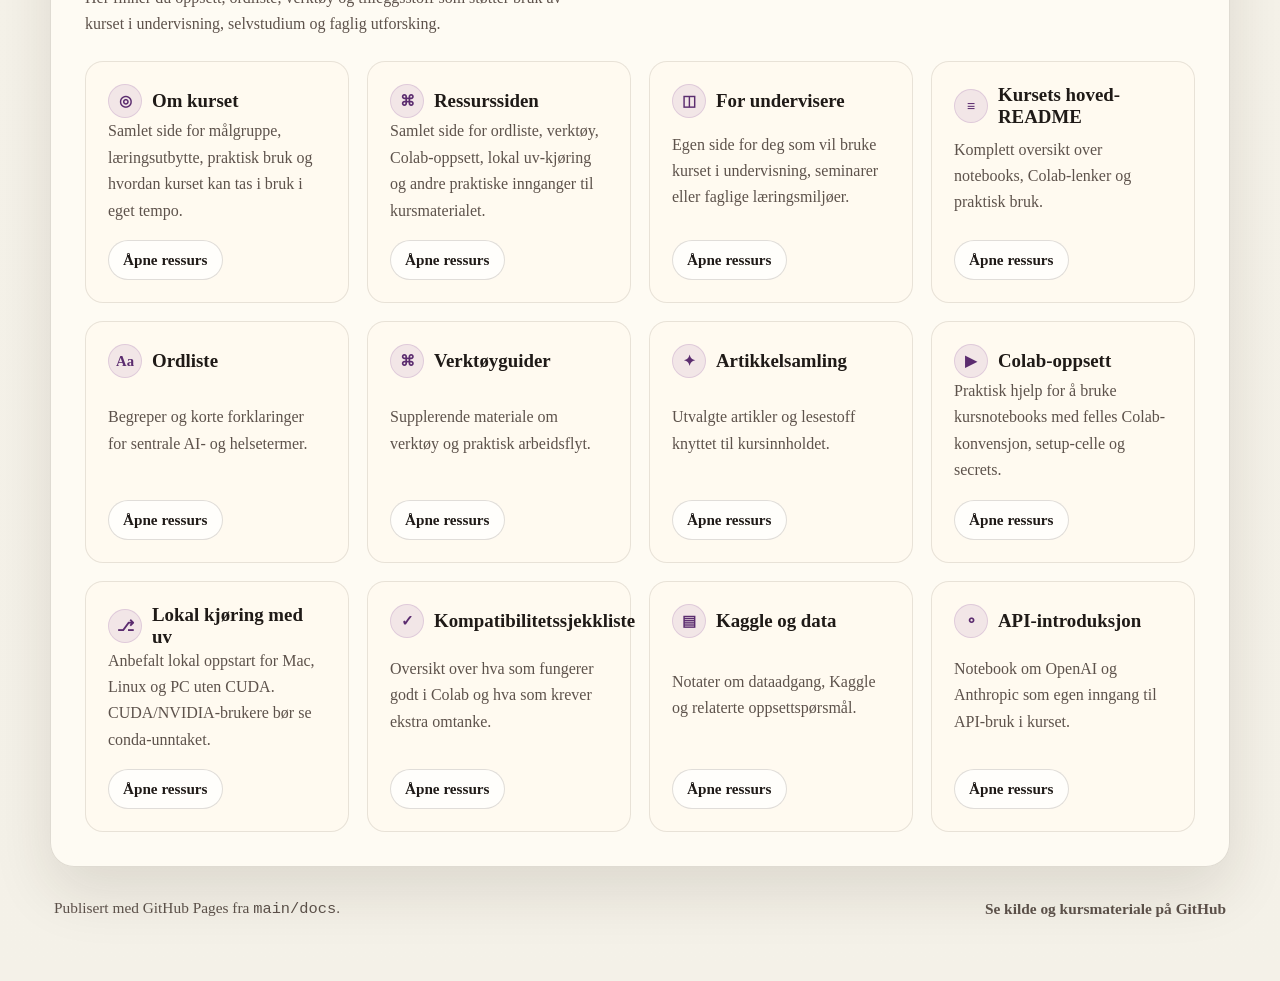
==== commit 81660a2b: "Update course website setup guidance Co-authored-by: Cursor <cursoragent@cursor.com>" ====
--- a/docs/index.html
+++ b/docs/index.html
@@ -67,7 +67,7 @@
               <span>uker</span>
             </article>
             <article>
-              <strong>40+</strong>
+              <strong>46</strong>
               <span>notebooks</span>
             </article>
             <article>
@@ -120,7 +120,7 @@
                 <h3>Tre enkle steg</h3>
               </div>
               <ol class="steps">
-                <li>Begynn med `Uke 1` for å få språk, begreper og retning for resten av kurset.</li>
+                <li>Begynn med <code>Uke 1</code> for å få språk, begreper og retning for resten av kurset.</li>
                 <li>Åpne én anbefalt notebook direkte i Colab hvis du vil prøve stoffet med en gang.</li>
                 <li>Bruk ukeoversikten lenger ned for å velge fordypning innen generativ AI, klinisk praksis eller etikk.</li>
               </ol>
@@ -132,9 +132,9 @@
                 <h3>Velg inngang etter behov</h3>
               </div>
               <div class="path-list">
-                <p><strong>Jeg vil orientere meg:</strong> start med `Uke 1` og les README-en før du åpner notebooks.</p>
+                <p><strong>Jeg vil orientere meg:</strong> start med <code>Uke 1</code> og les README-en før du åpner notebooks.</p>
                 <p><strong>Jeg vil prøve noe med en gang:</strong> bruk en av Colab-knappene under og utforsk direkte i nettleseren.</p>
-                <p><strong>Jeg jobber klinisk:</strong> gå videre til `Uke 6` og `Uke 8` når du vil koble AI til beslutningsstøtte, ansvar og innføring i praksis.</p>
+                <p><strong>Jeg jobber klinisk:</strong> gå videre til <code>Uke 6</code> og <code>Uke 8</code> når du vil koble AI til beslutningsstøtte, ansvar og innføring i praksis.</p>
               </div>
             </div>
           </div>
@@ -151,6 +151,27 @@
             </p>
           </div>
           <div id="featured-colab" class="card-grid"></div>
+        </section>
+
+        <section class="panel split-panel">
+          <div>
+            <p class="section-label">Kjøring</p>
+            <h2>Felles Colab-konvensjon og lokal kjøring</h2>
+            <ol class="steps">
+              <li>Første markdown-celle beskriver Colab-kjøring, anbefalt runtime, forventet kjøretid og krav til API, data eller GPU.</li>
+              <li>Første kodecelle er en standard setup-celle som oppdager Colab, installerer kun notebook-spesifikke pakker ved behov og definerer felles hjelpefunksjoner.</li>
+              <li>Secrets håndteres likt: Colab bruker <code>userdata.get(...)</code>, mens lokal kjøring bruker miljøvariabler eller <code>.env</code>.</li>
+            </ol>
+          </div>
+          <div class="callout">
+            <h3>Verifisert startpunkt</h3>
+            <p>
+              Uke 1 og uke 2 er kjørt og verifisert både lokalt og i Google
+              Colab av kursansvarlig 2026-05-11. For lokal kjøring anbefales
+              <code>uv</code>; conda er først og fremst aktuelt for CUDA/NVIDIA
+              på Linux/Windows.
+            </p>
+          </div>
         </section>
 
         <section class="panel split-panel presentation-panel">
@@ -185,11 +206,11 @@
                 class="presentation-audio"
                 controls
                 preload="metadata"
-                src="https://raw.githubusercontent.com/arvidl/AI-og-helse/main/presentasjoner/Hvorfor_leger_bør_kjenne_til_koding.m4a"
+                src="./presentasjoner/Hvorfor_leger_bør_kjenne_til_koding.m4a"
                 title="Hvorfor leger bør kjenne til koding"
               >
                 <a
-                  href="https://raw.githubusercontent.com/arvidl/AI-og-helse/main/presentasjoner/Hvorfor_leger_bør_kjenne_til_koding.m4a"
+                  href="./presentasjoner/Hvorfor_leger_bør_kjenne_til_koding.m4a"
                   >Last ned podcast (m4a)</a>
               </audio>
             </div>
@@ -266,6 +287,33 @@
 
         <section class="panel">
           <div class="section-heading">
+            <p class="section-label">Kompetanse</p>
+            <h2>Hvilken KI-kompetanse kurset bygger</h2>
+            <p class="section-text">
+              Kurset skal bidra til bred tverrfaglig kompetanse, ikke bare
+              verktøyopplæring. Målet er at flere i helsevesenet kan forstå,
+              prøve ut, vurdere og innføre KI på en trygg og faglig forsvarlig
+              måte.
+            </p>
+          </div>
+          <div class="summary-grid">
+            <article class="summary-card">
+              <h3>Modellforståelse og praktisk bruk</h3>
+              <p>Fra klassisk maskinlæring og dyplæring til generativ og agentisk AI, med konkrete notebooks som kan leses, kjøres og diskuteres.</p>
+            </article>
+            <article class="summary-card">
+              <h3>Kritisk evaluering og klinisk nytte</h3>
+              <p>Vekt på sensitivitet, spesifisitet, kalibrering, generalisering, arbeidsflyt og hva som faktisk gir verdi i klinisk praksis.</p>
+            </article>
+            <article class="summary-card">
+              <h3>Etikk, regulering og trygg implementering</h3>
+              <p>Personvern, bias, ansvar, MDR/CE og trustworthy AI kobles til praktiske vurderinger før KI tas i bruk.</p>
+            </article>
+          </div>
+        </section>
+
+        <section class="panel">
+          <div class="section-heading">
             <p class="section-label">Uker</p>
             <h2>Utforsk kursinnholdet uke for uke</h2>
             <p class="section-text">
@@ -304,7 +352,7 @@
             <ol class="steps">
               <li>Velg en uke under og åpne ukeoversikten på GitHub.</li>
               <li>Les uke-README for mål, progresjon og anbefalt rekkefølge.</li>
-              <li>Bruk Colab-lenkene i repoets hoved-README for å åpne notebooks i nettleseren.</li>
+              <li>Bruk Colab-lenkene i repoets hoved-README for å åpne notebooks i nettleseren, eller sett opp lokalt med <code>uv</code>.</li>
             </ol>
           </div>
           <div class="callout">
@@ -332,7 +380,7 @@
       </main>
 
       <footer class="site-footer">
-        <p>Publisert med GitHub Pages fra `main/docs`.</p>
+        <p>Publisert med GitHub Pages fra <code>main/docs</code>.</p>
         <a href="https://github.com/arvidl/AI-og-helse">Se kilde og kursmateriale på GitHub</a>
       </footer>
     </div>
@@ -490,7 +538,7 @@
         {
           title: "Ressurssiden",
           icon: "⌘",
-          description: "Samlet side for ordliste, verktøy, Colab-oppsett og andre praktiske innganger til kursmaterialet.",
+          description: "Samlet side for ordliste, verktøy, Colab-oppsett, lokal uv-kjøring og andre praktiske innganger til kursmaterialet.",
           url: "./ressurser.html"
         },
         {
@@ -526,8 +574,14 @@
         {
           title: "Colab-oppsett",
           icon: "▶",
-          description: "Praktisk hjelp for å bruke kursnotebooks i Google Colab.",
+          description: "Praktisk hjelp for å bruke kursnotebooks med felles Colab-konvensjon, setup-celle og secrets.",
           url: "https://github.com/arvidl/AI-og-helse/blob/main/COLAB_SETUP.md"
+        },
+        {
+          title: "Lokal kjøring med uv",
+          icon: "⎇",
+          description: "Anbefalt lokal oppstart for Mac, Linux og PC uten CUDA. CUDA/NVIDIA-brukere bør se conda-unntaket.",
+          url: "https://github.com/arvidl/AI-og-helse/blob/main/README.md#for-lokal-utvikling---uv-anbefalt-for-maclinuxpc-uten-cuda"
         },
         {
           title: "Kompatibilitetssjekkliste",
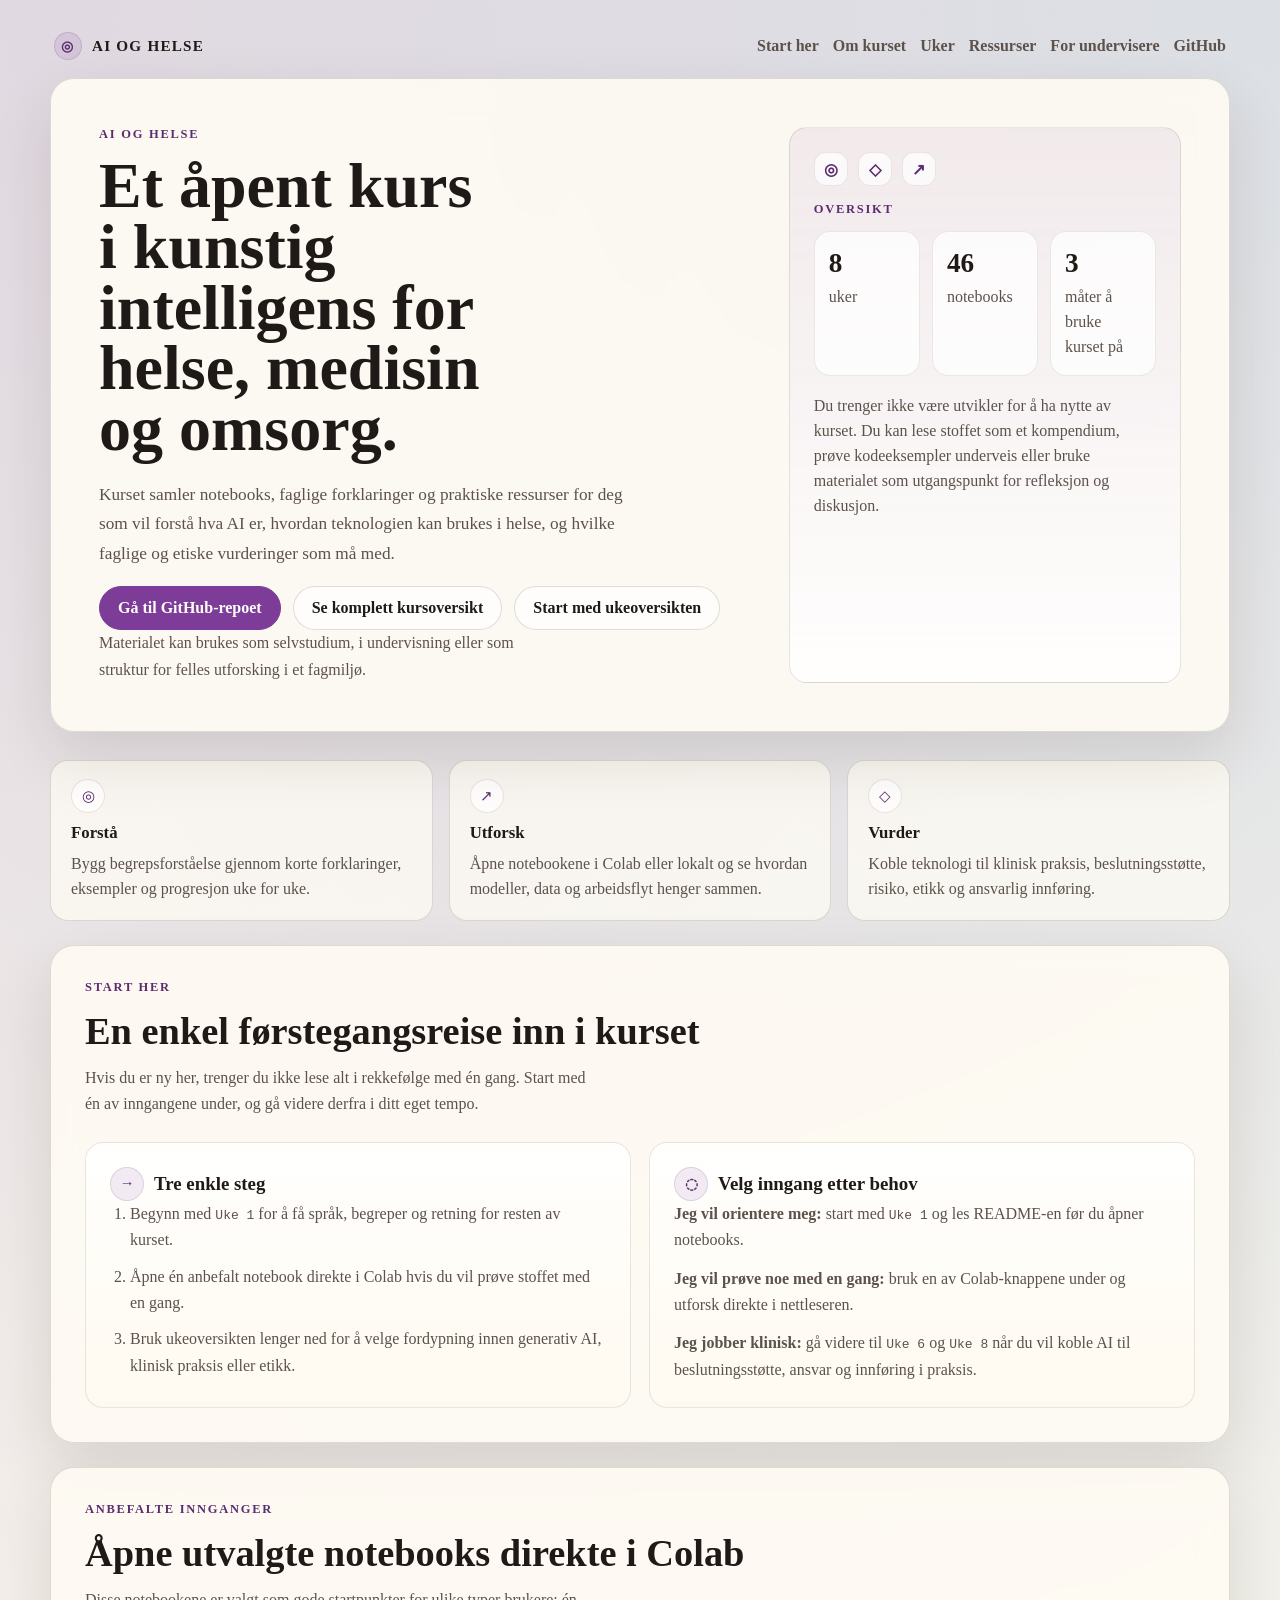
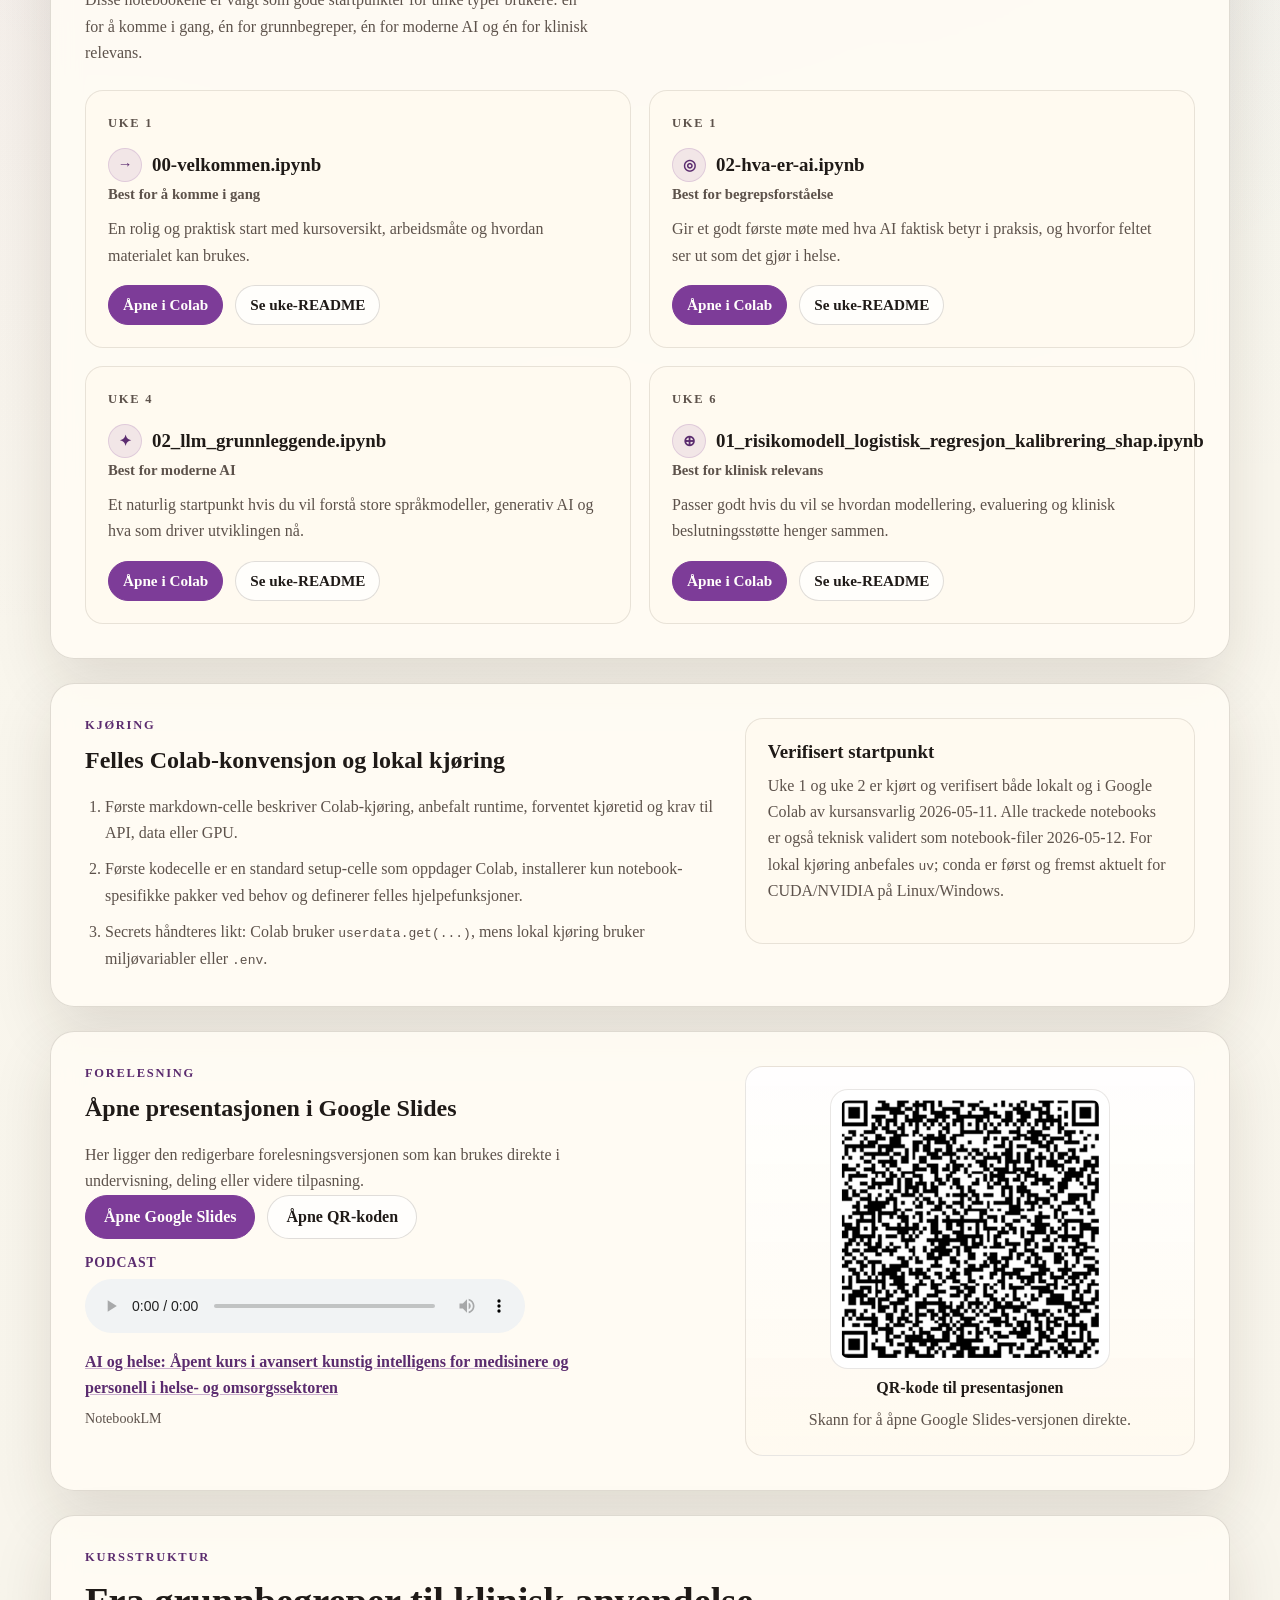
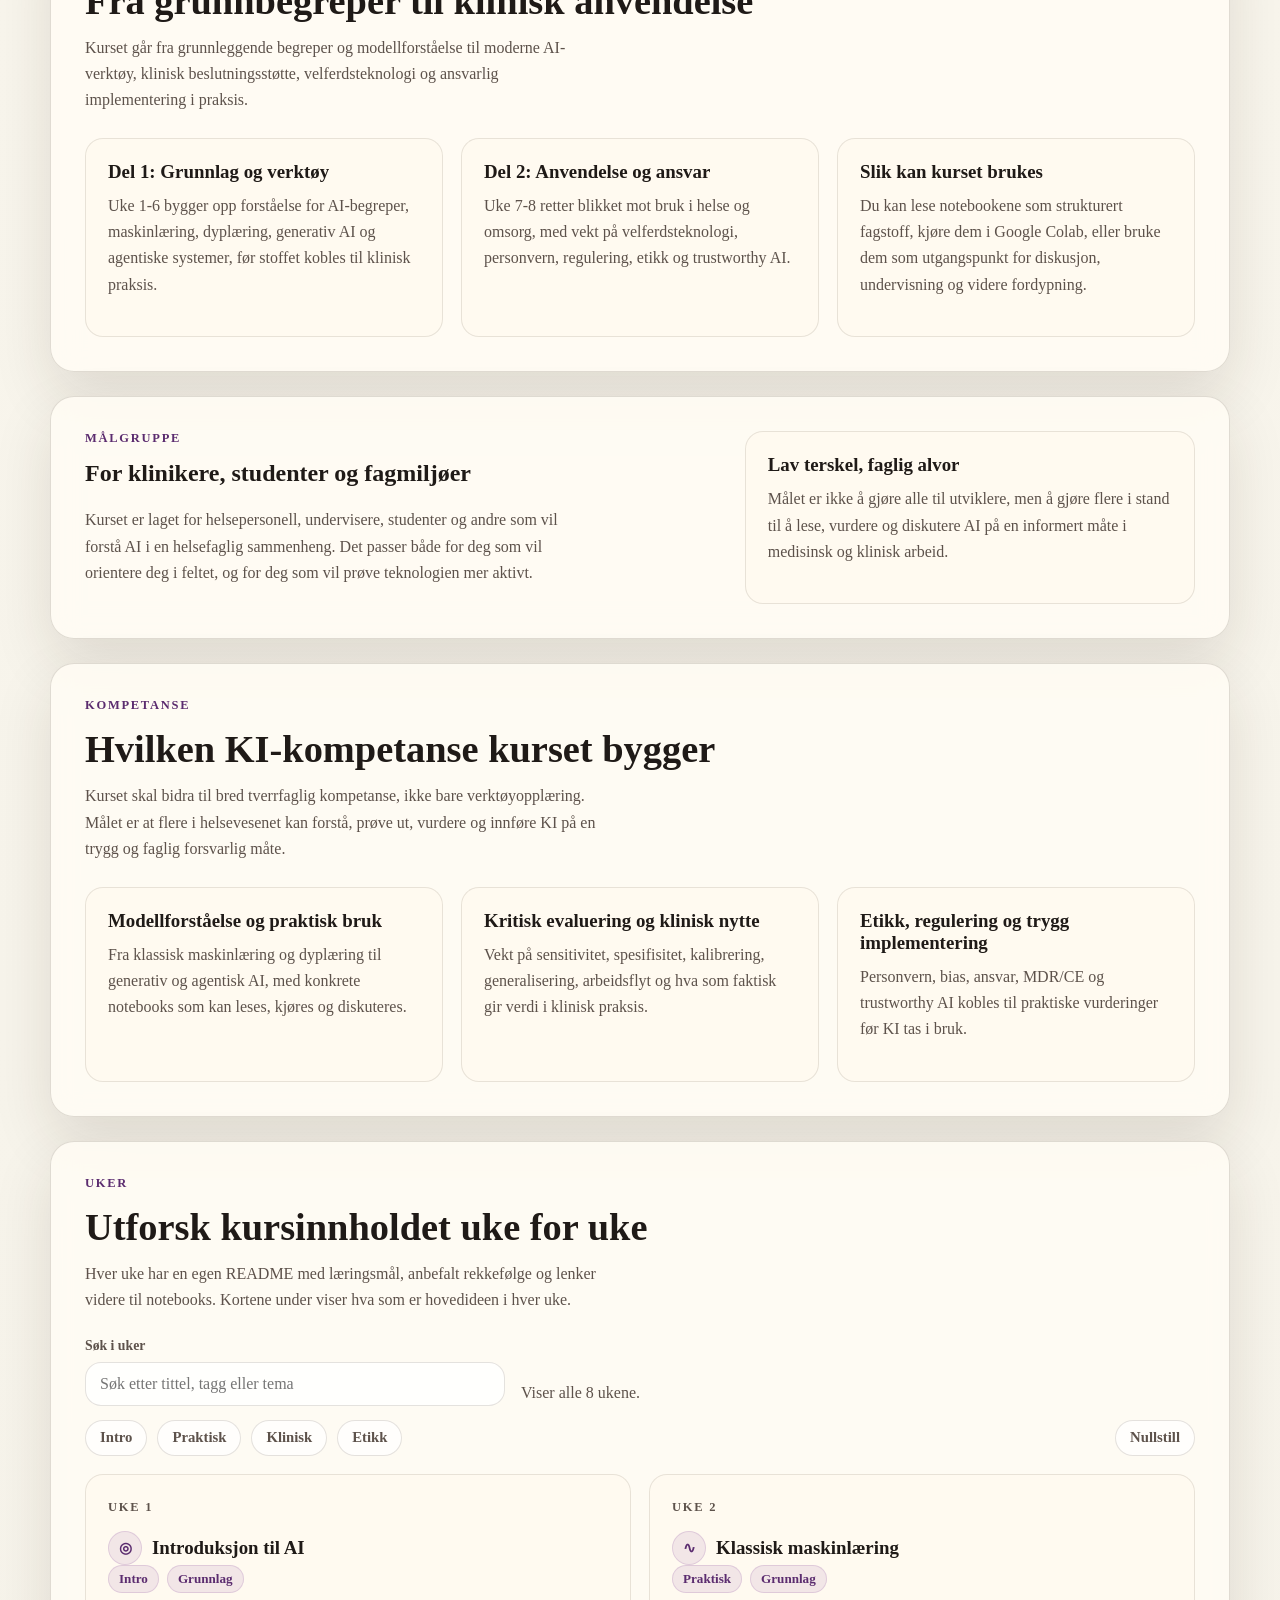
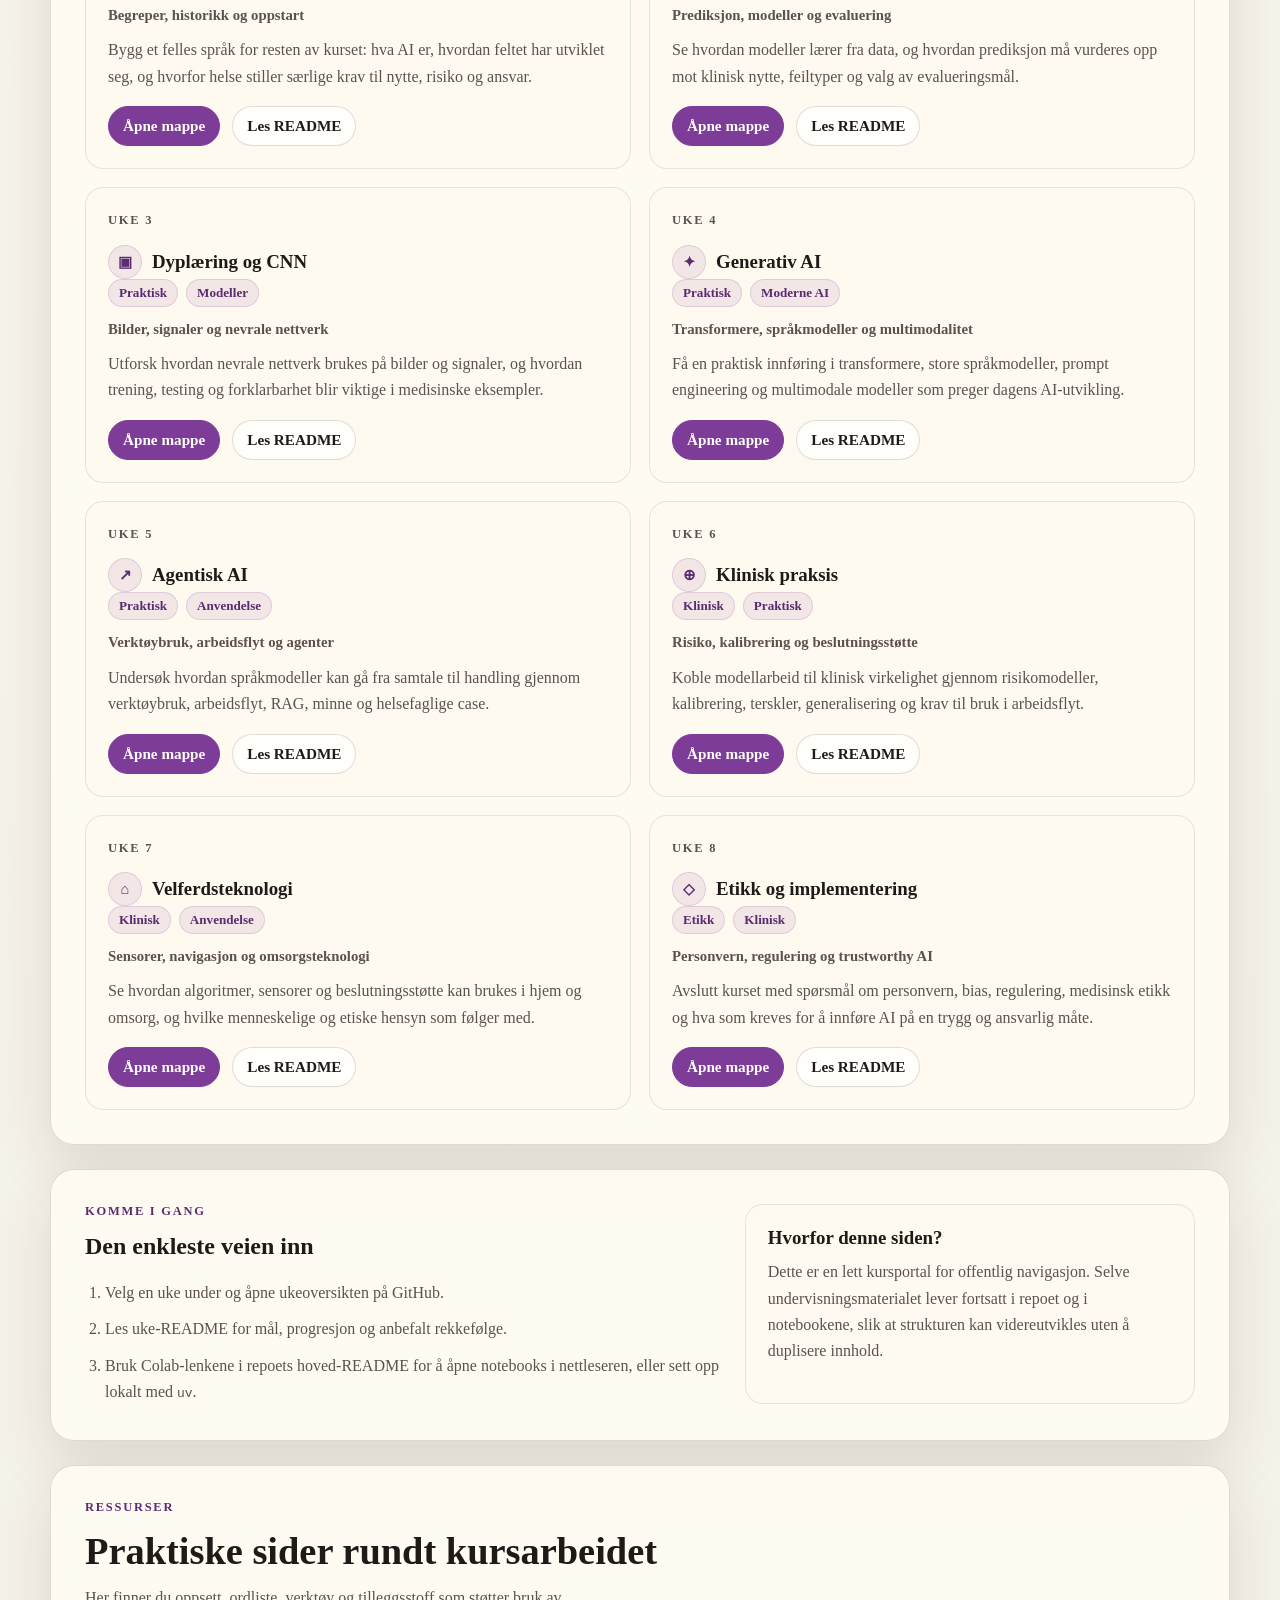
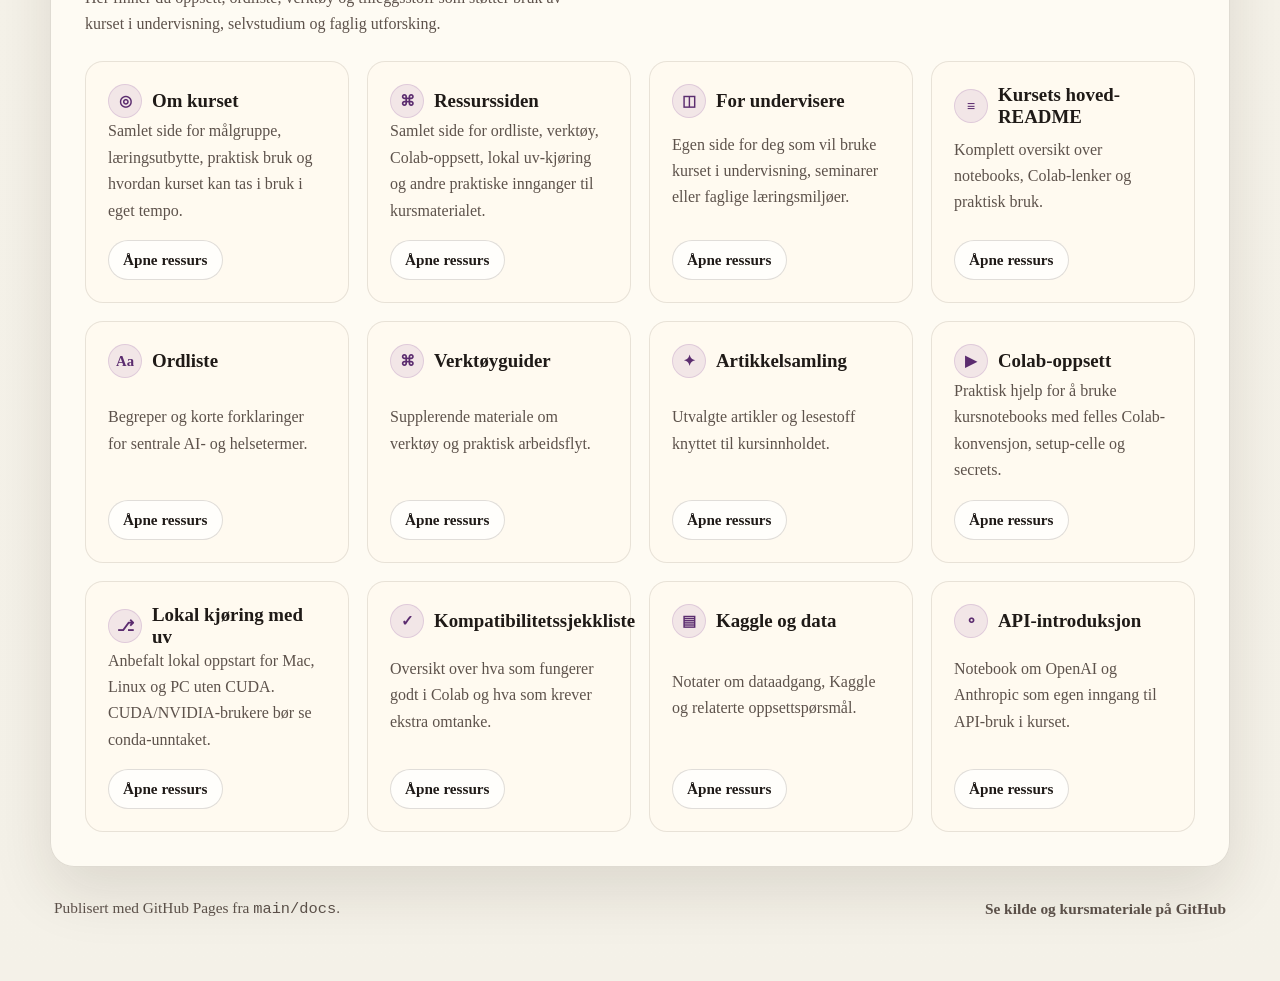
==== commit 1b735948: "Align course site and repository wording Co-authored-by: Cursor <cursoragent@cursor.com>" ====
--- a/docs/index.html
+++ b/docs/index.html
@@ -167,9 +167,10 @@
             <h3>Verifisert startpunkt</h3>
             <p>
               Uke 1 og uke 2 er kjørt og verifisert både lokalt og i Google
-              Colab av kursansvarlig 2026-05-11. For lokal kjøring anbefales
-              <code>uv</code>; conda er først og fremst aktuelt for CUDA/NVIDIA
-              på Linux/Windows.
+              Colab av kursansvarlig 2026-05-11. Alle trackede notebooks er
+              også teknisk validert som notebook-filer 2026-05-12. For lokal
+              kjøring anbefales <code>uv</code>; conda er først og fremst
+              aktuelt for CUDA/NVIDIA på Linux/Windows.
             </p>
           </div>
         </section>
